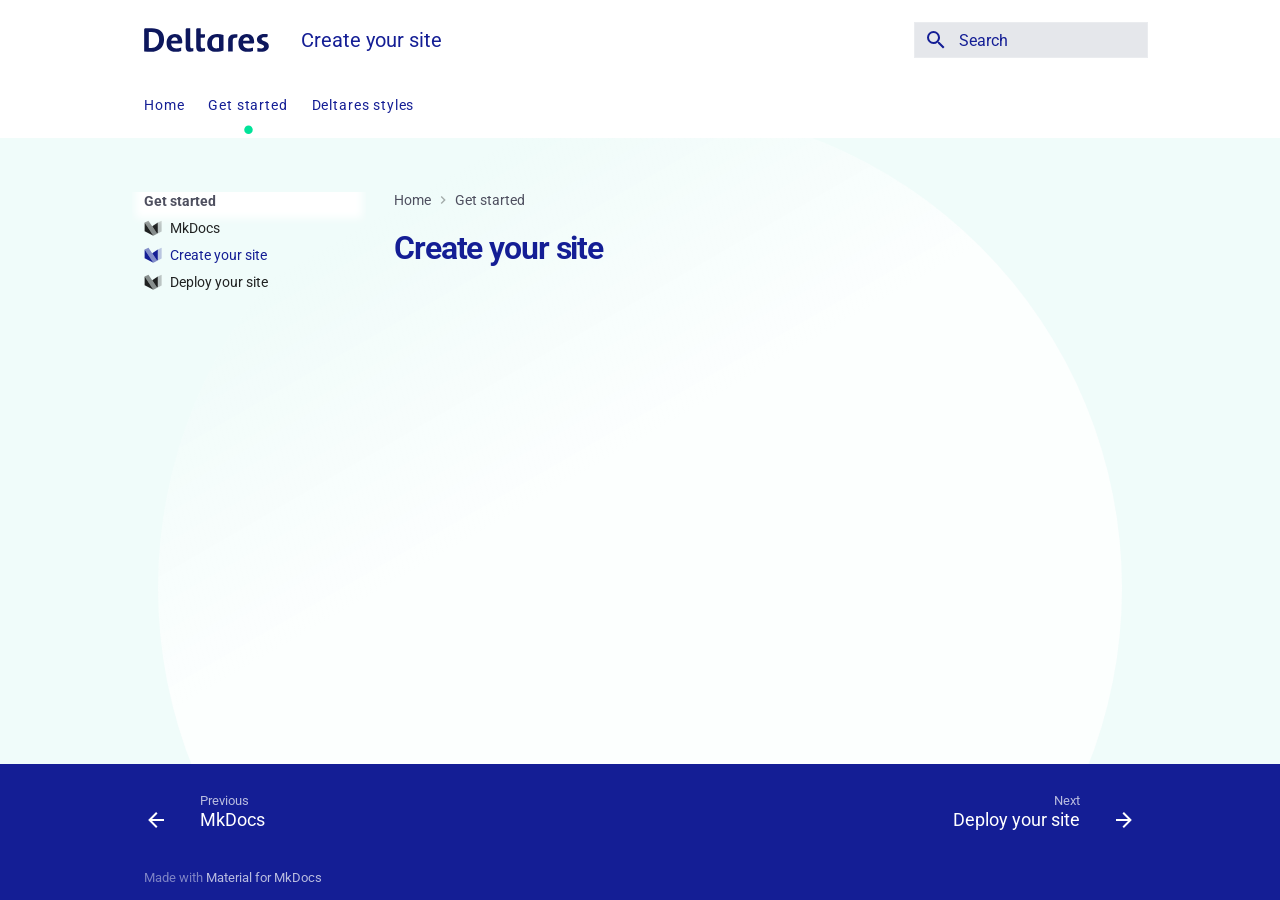
==== mkdocs/create_your_site/index.html @ 609918d0 "Deployed 61ffcd3 with MkDocs version: 1.6.1" ====
<!doctype html>
<html lang="en" class="no-js">
  <head>
    
      <meta charset="utf-8">
      <meta name="viewport" content="width=device-width,initial-scale=1">
      
      
      
        <link rel="canonical" href="https://deltares-research.github.io/mkdocs-deltares-theme/mkdocs/create_your_site/">
      
      
        <link rel="prev" href="../mkdocs/">
      
      
        <link rel="next" href="../deploy_your_site/">
      
      
        
      
      
      <link rel="icon" href="../../assets/favicon-16x16.png">
      <meta name="generator" content="mkdocs-1.6.1, mkdocs-material-9.7.7">
    
    

<title>MkDocs Deltares Theme</title>


    
      <link rel="stylesheet" href="../../assets/stylesheets/main.ec1eaa64.min.css">
      
        
        <link rel="stylesheet" href="../../assets/stylesheets/palette.ab4e12ef.min.css">
      
      


    
    
      
    
    
      
        
        
        <link rel="preconnect" href="https://fonts.gstatic.com" crossorigin>
        <link rel="stylesheet" href="https://fonts.googleapis.com/css?family=Roboto:300,300i,400,400i,700,700i%7CRoboto+Mono:400,400i,700,700i&display=fallback">
        <style>:root{--md-text-font:"Roboto";--md-code-font:"Roboto Mono"}</style>
      
    
    
    <script>__md_scope=new URL("../..",location),__md_hash=e=>[...e].reduce(((e,_)=>(e<<5)-e+_.charCodeAt(0)),0),__md_get=(e,_=localStorage,t=__md_scope)=>JSON.parse(_.getItem(t.pathname+"."+e)),__md_set=(e,_,t=localStorage,a=__md_scope)=>{try{t.setItem(a.pathname+"."+e,JSON.stringify(_))}catch(e){}}</script>
    
      

    
    
  <link rel="stylesheet" href="../../assets/stylesheets/deltares.css">

  </head>
  
  
    
    
      
    
    
    
    
    <body dir="ltr" data-md-color-scheme="default" data-md-color-primary="custom" data-md-color-accent="custom">
  
    
    <input class="md-toggle" data-md-toggle="drawer" type="checkbox" id="__drawer" autocomplete="off">
    <input class="md-toggle" data-md-toggle="search" type="checkbox" id="__search" autocomplete="off">
    <label class="md-overlay" for="__drawer"></label>
    <div data-md-component="skip">
      
        
        <a href="#create-your-site" class="md-skip">
          Skip to content
        </a>
      
    </div>
    <div data-md-component="announce">
      
    </div>
    
    
      <!--
  Copyright (c) 2016-2025 Martin Donath <martin.donath@squidfunk.com>

  Permission is hereby granted, free of charge, to any person obtaining a copy
  of this software and associated documentation files (the "Software"), to
  deal in the Software without restriction, including without limitation the
  rights to use, copy, modify, merge, publish, distribute, sublicense, and/or
  sell copies of the Software, and to permit persons to whom the Software is
  furnished to do so, subject to the following conditions:

  The above copyright notice and this permission notice shall be included in
  all copies or substantial portions of the Software.

  THE SOFTWARE IS PROVIDED "AS IS", WITHOUT WARRANTY OF ANY KIND, EXPRESS OR
  IMPLIED, INCLUDING BUT NOT LIMITED TO THE WARRANTIES OF MERCHANTABILITY,
  FITNESS FOR A PARTICULAR PURPOSE AND NON-INFRINGEMENT. IN NO EVENT SHALL THE
  AUTHORS OR COPYRIGHT HOLDERS BE LIABLE FOR ANY CLAIM, DAMAGES OR OTHER
  LIABILITY, WHETHER IN AN ACTION OF CONTRACT, TORT OR OTHERWISE, ARISING
  FROM, OUT OF OR IN CONNECTION WITH THE SOFTWARE OR THE USE OR OTHER DEALINGS
  IN THE SOFTWARE.
-->

<!-- Determine classes -->

<!--Deltares update: no shadow-->

<!-- Header -->
<header class="md-header" data-md-component="header">
  <nav
    class="md-header__inner md-grid"
    aria-label="Header"
  >

    <!-- Link to home -->
    <a
      href="../.."
      title="MkDocs Deltares Theme"
      class="md-header__button md-logo"
      aria-label="MkDocs Deltares Theme"
      data-md-component="logo"
    >
      
  <img src="../../assets/logo-of-deltares.svg" alt="logo">

    </a>

    <!-- Button to open drawer -->
    <label class="md-header__button md-icon" for="__drawer">
      
      <svg xmlns="http://www.w3.org/2000/svg" viewBox="0 0 24 24"><path d="M3 6h18v2H3zm0 5h18v2H3zm0 5h18v2H3z"/></svg>
    </label>

    <!-- Header title -->
    <div class="md-header__title" data-md-component="header-title">
      <div class="md-header__ellipsis">
        <div class="md-header__topic">
          <span class="md-ellipsis">
            MkDocs Deltares Theme
          </span>
        </div>
        <div class="md-header__topic" data-md-component="header-topic">
          <span class="md-ellipsis">
            
              Create your site
            
          </span>
        </div>
      </div>
    </div>

    <!-- Color palette toggle -->
    
      
        <form class="md-header__option" data-md-component="palette">
  
    
    
    
    <input class="md-option" data-md-color-media="" data-md-color-scheme="default" data-md-color-primary="custom" data-md-color-accent="custom"  aria-hidden="true"  type="radio" name="__palette" id="__palette_0">
    
  
</form>
      
    

    <!-- User preference: color palette -->
    
      <script>var palette=__md_get("__palette");if(palette&&palette.color){if("(prefers-color-scheme)"===palette.color.media){var media=matchMedia("(prefers-color-scheme: light)"),input=document.querySelector(media.matches?"[data-md-color-media='(prefers-color-scheme: light)']":"[data-md-color-media='(prefers-color-scheme: dark)']");palette.color.media=input.getAttribute("data-md-color-media"),palette.color.scheme=input.getAttribute("data-md-color-scheme"),palette.color.primary=input.getAttribute("data-md-color-primary"),palette.color.accent=input.getAttribute("data-md-color-accent")}for(var[key,value]of Object.entries(palette.color))document.body.setAttribute("data-md-color-"+key,value)}</script>
    

    <!-- Site language selector -->
    

    <!-- Button to open search modal -->
    
      

      <!-- Check if search is actually enabled - see https://t.ly/DT_0V -->
      
        <label class="md-header__button md-icon" for="__search">
          
          <svg xmlns="http://www.w3.org/2000/svg" viewBox="0 0 24 24"><path d="M9.5 3A6.5 6.5 0 0 1 16 9.5c0 1.61-.59 3.09-1.56 4.23l.27.27h.79l5 5-1.5 1.5-5-5v-.79l-.27-.27A6.52 6.52 0 0 1 9.5 16 6.5 6.5 0 0 1 3 9.5 6.5 6.5 0 0 1 9.5 3m0 2C7 5 5 7 5 9.5S7 14 9.5 14 14 12 14 9.5 12 5 9.5 5"/></svg>
        </label>

        <!-- Search interface -->
        <div class="md-search" data-md-component="search" role="dialog">
  <label class="md-search__overlay" for="__search"></label>
  <div class="md-search__inner" role="search">
    <form class="md-search__form" name="search">
      <input type="text" class="md-search__input" name="query" aria-label="Search" placeholder="Search" autocapitalize="off" autocorrect="off" autocomplete="off" spellcheck="false" data-md-component="search-query" required>
      <label class="md-search__icon md-icon" for="__search">
        
        <svg xmlns="http://www.w3.org/2000/svg" viewBox="0 0 24 24"><path d="M9.5 3A6.5 6.5 0 0 1 16 9.5c0 1.61-.59 3.09-1.56 4.23l.27.27h.79l5 5-1.5 1.5-5-5v-.79l-.27-.27A6.52 6.52 0 0 1 9.5 16 6.5 6.5 0 0 1 3 9.5 6.5 6.5 0 0 1 9.5 3m0 2C7 5 5 7 5 9.5S7 14 9.5 14 14 12 14 9.5 12 5 9.5 5"/></svg>
        
        <svg xmlns="http://www.w3.org/2000/svg" viewBox="0 0 24 24"><path d="M20 11v2H8l5.5 5.5-1.42 1.42L4.16 12l7.92-7.92L13.5 5.5 8 11z"/></svg>
      </label>
      <nav class="md-search__options" aria-label="Search">
        
        <button type="reset" class="md-search__icon md-icon" title="Clear" aria-label="Clear" tabindex="-1">
          
          <svg xmlns="http://www.w3.org/2000/svg" viewBox="0 0 24 24"><path d="M19 6.41 17.59 5 12 10.59 6.41 5 5 6.41 10.59 12 5 17.59 6.41 19 12 13.41 17.59 19 19 17.59 13.41 12z"/></svg>
        </button>
      </nav>
      
        <div class="md-search__suggest" data-md-component="search-suggest"></div>
      
    </form>
    <div class="md-search__output">
      <div class="md-search__scrollwrap" tabindex="0" data-md-scrollfix>
        <div class="md-search-result" data-md-component="search-result">
          <div class="md-search-result__meta">
            Initializing search
          </div>
          <ol class="md-search-result__list" role="presentation"></ol>
        </div>
      </div>
    </div>
  </div>
</div>
      
    

    <!-- Repository information -->
    
  </nav>

  <!-- Navigation tabs (sticky) -->
  
    
      
<nav class="md-tabs" aria-label="Tabs" data-md-component="tabs">
  <div class="md-grid">
    <ul class="md-tabs__list">
      
        
  
  
  
  
    <li class="md-tabs__item">
      <a href="../.." class="md-tabs__link">
        
  
  
    
  
  Home

      </a>
    </li>
  

      
        
  
  
  
    
  
  
    
    
      <li class="md-tabs__item md-tabs__item--active">
        <a href="../mkdocs/" class="md-tabs__link">
          
  
  
  Get started

        </a>
      </li>
    
  

      
        
  
  
  
  
    
    
      <li class="md-tabs__item">
        <a href="../../style_examples/buttons/" class="md-tabs__link">
          
  
  
  Deltares styles

        </a>
      </li>
    
  

      
    </ul>
  </div>
</nav>
    
  
</header>
    
    <div class="md-container" data-md-component="container">
      
      
        
      
      <main class="md-main" data-md-component="main">
        <div class="md-main__inner md-grid">
          
            
              
              <div class="md-sidebar md-sidebar--primary" data-md-component="sidebar" data-md-type="navigation" >
                <div class="md-sidebar__scrollwrap">
                  <div class="md-sidebar__inner">
                    


  


  

<nav class="md-nav md-nav--primary md-nav--lifted md-nav--integrated" aria-label="Navigation" data-md-level="0">
  <label class="md-nav__title" for="__drawer">
    <a href="../.." title="MkDocs Deltares Theme" class="md-nav__button md-logo" aria-label="MkDocs Deltares Theme" data-md-component="logo">
      
  <img src="../../assets/logo-of-deltares.svg" alt="logo">

    </a>
    MkDocs Deltares Theme
  </label>
  
  <ul class="md-nav__list" data-md-scrollfix>
    
      
      
  
  
  
  
    <li class="md-nav__item">
      <a href="../.." class="md-nav__link">
        
  
  
  <span class="md-ellipsis">
    
  
    Home
  

    
  </span>
  
  

      </a>
    </li>
  

    
      
      
  
  
    
  
  
  
    
    
    
    
      
        
        
      
      
    
    
    <li class="md-nav__item md-nav__item--active md-nav__item--section md-nav__item--nested">
      
        
        
        <input class="md-nav__toggle md-toggle " type="checkbox" id="__nav_2" checked>
        
          
          <label class="md-nav__link" for="__nav_2" id="__nav_2_label" tabindex="">
            
  
  
  <span class="md-ellipsis">
    
  
    Get started
  

    
  </span>
  
  

            <span class="md-nav__icon md-icon"></span>
          </label>
        
        <nav class="md-nav" data-md-level="1" aria-labelledby="__nav_2_label" aria-expanded="true">
          <label class="md-nav__title" for="__nav_2">
            <span class="md-nav__icon md-icon"></span>
            
  
    Get started
  

          </label>
          <ul class="md-nav__list" data-md-scrollfix>
            
              
                
  
  
  
  
    <li class="md-nav__item">
      <a href="../mkdocs/" class="md-nav__link">
        
  
  
    <svg xmlns="http://www.w3.org/2000/svg" viewBox="0 0 89 89">
  <path d="M3.136,17.387l0,42.932l42.932,21.467l-42.932,-64.399Z" />
  <path d="M21.91,8l42.933,64.398l-18.775,9.388l-42.932,-64.399l18.774,-9.387Z" style="fill-opacity: 0.5" />
  <path d="M67.535,17.387l-27.262,18.156l21.878,32.818l5.384,2.691l0,-53.665Z" />
  <path d="M67.535,17.387l0,53.666l18.774,-9.388l0,-53.665l-18.774,9.387Z" style="fill-opacity: 0.25" />
</svg>
  
  <span class="md-ellipsis">
    
  
    MkDocs
  

    
  </span>
  
  

      </a>
    </li>
  

              
            
              
                
  
  
    
  
  
  
    <li class="md-nav__item md-nav__item--active">
      
      <input class="md-nav__toggle md-toggle" type="checkbox" id="__toc">
      
      
        
      
      
      <a href="./" class="md-nav__link md-nav__link--active">
        
  
  
    <svg xmlns="http://www.w3.org/2000/svg" viewBox="0 0 89 89">
  <path d="M3.136,17.387l0,42.932l42.932,21.467l-42.932,-64.399Z" />
  <path d="M21.91,8l42.933,64.398l-18.775,9.388l-42.932,-64.399l18.774,-9.387Z" style="fill-opacity: 0.5" />
  <path d="M67.535,17.387l-27.262,18.156l21.878,32.818l5.384,2.691l0,-53.665Z" />
  <path d="M67.535,17.387l0,53.666l18.774,-9.388l0,-53.665l-18.774,9.387Z" style="fill-opacity: 0.25" />
</svg>
  
  <span class="md-ellipsis">
    
  
    Create your site
  

    
  </span>
  
  

      </a>
      
    </li>
  

              
            
              
                
  
  
  
  
    <li class="md-nav__item">
      <a href="../deploy_your_site/" class="md-nav__link">
        
  
  
    <svg xmlns="http://www.w3.org/2000/svg" viewBox="0 0 89 89">
  <path d="M3.136,17.387l0,42.932l42.932,21.467l-42.932,-64.399Z" />
  <path d="M21.91,8l42.933,64.398l-18.775,9.388l-42.932,-64.399l18.774,-9.387Z" style="fill-opacity: 0.5" />
  <path d="M67.535,17.387l-27.262,18.156l21.878,32.818l5.384,2.691l0,-53.665Z" />
  <path d="M67.535,17.387l0,53.666l18.774,-9.388l0,-53.665l-18.774,9.387Z" style="fill-opacity: 0.25" />
</svg>
  
  <span class="md-ellipsis">
    
  
    Deploy your site
  

    
  </span>
  
  

      </a>
    </li>
  

              
            
          </ul>
        </nav>
      
    </li>
  

    
      
      
  
  
  
  
    
    
    
    
      
      
    
    
    <li class="md-nav__item md-nav__item--nested">
      
        
        
          
        
        <input class="md-nav__toggle md-toggle md-toggle--indeterminate" type="checkbox" id="__nav_3" >
        
          
          <label class="md-nav__link" for="__nav_3" id="__nav_3_label" tabindex="0">
            
  
  
  <span class="md-ellipsis">
    
  
    Deltares styles
  

    
  </span>
  
  

            <span class="md-nav__icon md-icon"></span>
          </label>
        
        <nav class="md-nav" data-md-level="1" aria-labelledby="__nav_3_label" aria-expanded="false">
          <label class="md-nav__title" for="__nav_3">
            <span class="md-nav__icon md-icon"></span>
            
  
    Deltares styles
  

          </label>
          <ul class="md-nav__list" data-md-scrollfix>
            
              
                
  
  
  
  
    <li class="md-nav__item">
      <a href="../../style_examples/buttons/" class="md-nav__link">
        
  
  
    <svg xmlns="http://www.w3.org/2000/svg" viewBox="0 0 24 24"><path d="M20 20.5c0 .8-.7 1.5-1.5 1.5H13c-.4 0-.7-.1-1-.4l-4-4.2.7-.8c.2-.2.5-.3.8-.3h.2L12 18V9c0-.6.4-1 1-1s1 .4 1 1v4.5l1.2.1 3.9 2.2c.5.2.9.8.9 1.3zM20 2H4c-1.1 0-2 .9-2 2v8c0 1.1.9 2 2 2h4v-2H4V4h16v8h-2v2h2c1.1 0 2-.9 2-2V4c0-1.1-.9-2-2-2"/></svg>
  
  <span class="md-ellipsis">
    
  
    Buttons
  

    
  </span>
  
  

      </a>
    </li>
  

              
            
              
                
  
  
  
  
    <li class="md-nav__item">
      <a href="../../style_examples/headers/" class="md-nav__link">
        
  
  
    <svg xmlns="http://www.w3.org/2000/svg" viewBox="0 0 24 24"><path d="M3 4h2v6h4V4h2v14H9v-6H5v6H3zm11 14v-2h2V6.31l-2.5 1.44V5.44L16 4h2v12h2v2z"/></svg>
  
  <span class="md-ellipsis">
    
  
    Headers
  

    
  </span>
  
  

      </a>
    </li>
  

              
            
              
                
  
  
  
  
    <li class="md-nav__item">
      <a href="../../style_examples/lists/" class="md-nav__link">
        
  
  
    <svg xmlns="http://www.w3.org/2000/svg" viewBox="0 0 512 512"><!--! Font Awesome Free 7.1.0 by @fontawesome - https://fontawesome.com License - https://fontawesome.com/license/free (Icons: CC BY 4.0, Fonts: SIL OFL 1.1, Code: MIT License) Copyright 2025 Fonticons, Inc.--><path d="M40 48c-13.3 0-24 10.7-24 24v48c0 13.3 10.7 24 24 24h48c13.3 0 24-10.7 24-24V72c0-13.3-10.7-24-24-24zm152 16c-17.7 0-32 14.3-32 32s14.3 32 32 32h288c17.7 0 32-14.3 32-32s-14.3-32-32-32zm0 160c-17.7 0-32 14.3-32 32s14.3 32 32 32h288c17.7 0 32-14.3 32-32s-14.3-32-32-32zm0 160c-17.7 0-32 14.3-32 32s14.3 32 32 32h288c17.7 0 32-14.3 32-32s-14.3-32-32-32zM16 232v48c0 13.3 10.7 24 24 24h48c13.3 0 24-10.7 24-24v-48c0-13.3-10.7-24-24-24H40c-13.3 0-24 10.7-24 24m24 136c-13.3 0-24 10.7-24 24v48c0 13.3 10.7 24 24 24h48c13.3 0 24-10.7 24-24v-48c0-13.3-10.7-24-24-24z"/></svg>
  
  <span class="md-ellipsis">
    
  
    Lists
  

    
  </span>
  
  

      </a>
    </li>
  

              
            
              
                
  
  
  
  
    <li class="md-nav__item">
      <a href="../../style_examples/tables/" class="md-nav__link">
        
  
  
    <svg xmlns="http://www.w3.org/2000/svg" viewBox="0 0 24 24"><path d="M5 4h14a2 2 0 0 1 2 2v12a2 2 0 0 1-2 2H5a2 2 0 0 1-2-2V6a2 2 0 0 1 2-2m0 4v4h6V8zm8 0v4h6V8zm-8 6v4h6v-4zm8 0v4h6v-4z"/></svg>
  
  <span class="md-ellipsis">
    
  
    Tables
  

    
  </span>
  
  

      </a>
    </li>
  

              
            
          </ul>
        </nav>
      
    </li>
  

    
  </ul>
</nav>
                  </div>
                </div>
              </div>
            
            
          
          
            <div class="md-content" data-md-component="content">
              
                



  


  <nav class="md-path" aria-label="Navigation" >
    <ol class="md-path__list">
      
        
  
  
    <li class="md-path__item">
      <a href="../.." class="md-path__link">
        
  <span class="md-ellipsis">
    Home
  </span>

      </a>
    </li>
  

      
      
        
  
  
    
    
      <li class="md-path__item">
        <a href="../mkdocs/" class="md-path__link">
          
  <span class="md-ellipsis">
    Get started
  </span>

        </a>
      </li>
    
  

      
    </ol>
  </nav>

              
              <article class="md-content__inner md-typeset">
                
                  



<h1 id="create-your-site">Create your site</h1>







  
  






                
              </article>
            </div>
          
          
<script>var target=document.getElementById(location.hash.slice(1));target&&target.name&&(target.checked=target.name.startsWith("__tabbed_"))</script>
        </div>
        
          <button type="button" class="md-top md-icon" data-md-component="top" hidden>
  
  <svg xmlns="http://www.w3.org/2000/svg" viewBox="0 0 24 24"><path d="M13 20h-2V8l-5.5 5.5-1.42-1.42L12 4.16l7.92 7.92-1.42 1.42L13 8z"/></svg>
  Back to top
</button>
        
      </main>
      
        <footer class="md-footer">
  
    
      
      <nav class="md-footer__inner md-grid" aria-label="Footer" >
        
          
          <a href="../mkdocs/" class="md-footer__link md-footer__link--prev" aria-label="Previous: MkDocs">
            <div class="md-footer__button md-icon">
              
              <svg xmlns="http://www.w3.org/2000/svg" viewBox="0 0 24 24"><path d="M20 11v2H8l5.5 5.5-1.42 1.42L4.16 12l7.92-7.92L13.5 5.5 8 11z"/></svg>
            </div>
            <div class="md-footer__title">
              <span class="md-footer__direction">
                Previous
              </span>
              <div class="md-ellipsis">
                MkDocs
              </div>
            </div>
          </a>
        
        
          
          <a href="../deploy_your_site/" class="md-footer__link md-footer__link--next" aria-label="Next: Deploy your site">
            <div class="md-footer__title">
              <span class="md-footer__direction">
                Next
              </span>
              <div class="md-ellipsis">
                Deploy your site
              </div>
            </div>
            <div class="md-footer__button md-icon">
              
              <svg xmlns="http://www.w3.org/2000/svg" viewBox="0 0 24 24"><path d="M4 11v2h12l-5.5 5.5 1.42 1.42L19.84 12l-7.92-7.92L10.5 5.5 16 11z"/></svg>
            </div>
          </a>
        
      </nav>
    
  
  <div class="md-footer-meta md-typeset">
    <div class="md-footer-meta__inner md-grid">
      <div class="md-copyright">
  
  
    Made with
    <a href="https://squidfunk.github.io/mkdocs-material/" target="_blank" rel="noopener">
      Material for MkDocs
    </a>
  
</div>
      
    </div>
  </div>
</footer>
      
    </div>
    <div class="md-dialog" data-md-component="dialog">
      <div class="md-dialog__inner md-typeset"></div>
    </div>
    
    
    
      
      
      <script id="__config" type="application/json">{"annotate": null, "base": "../..", "features": ["navigation.tabs", "navigation.tabs.sticky", "navigation.expand", "navigation.path", "navigation.top", "navigation.footer", "search.suggest", "search.highlight", "content.code.copy", "toc.integrate", null], "search": "../../assets/javascripts/workers/search.2c215733.min.js", "tags": null, "translations": {"clipboard.copied": "Copied to clipboard", "clipboard.copy": "Copy to clipboard", "search.result.more.one": "1 more on this page", "search.result.more.other": "# more on this page", "search.result.none": "No matching documents", "search.result.one": "1 matching document", "search.result.other": "# matching documents", "search.result.placeholder": "Type to start searching", "search.result.term.missing": "Missing", "select.version": "Select version"}, "version": null}</script>
    
    
  
      <script src="../../assets/javascripts/bundle.d7400e89.min.js"></script>
      
    


  </body>
</html>
---- assets/stylesheets/main.ec1eaa64.min.css ----
@charset "UTF-8";html{-webkit-text-size-adjust:none;-moz-text-size-adjust:none;text-size-adjust:none;box-sizing:border-box}*,:after,:before{box-sizing:inherit}@media (prefers-reduced-motion){*,:after,:before{transition:none!important}}body{margin:0}a,button,input,label{-webkit-tap-highlight-color:transparent}a{color:inherit;text-decoration:none}hr{border:0;box-sizing:initial;display:block;height:.05rem;overflow:visible;padding:0}small{font-size:80%}sub,sup{line-height:1em}img{border-style:none}table{border-collapse:initial;border-spacing:0}td,th{font-weight:400;vertical-align:top}button{background:#0000;border:0;font-family:inherit;font-size:inherit;margin:0;padding:0}input{border:0;outline:none}:root{--md-primary-fg-color:#4051b5;--md-primary-fg-color--light:#5d6cc0;--md-primary-fg-color--dark:#303fa1;--md-primary-bg-color:#fff;--md-primary-bg-color--light:#ffffffb3;--md-accent-fg-color:#526cfe;--md-accent-fg-color--transparent:#526cfe1a;--md-accent-bg-color:#fff;--md-accent-bg-color--light:#ffffffb3}[data-md-color-scheme=default]{color-scheme:light}[data-md-color-scheme=default] img[src$="#gh-dark-mode-only"],[data-md-color-scheme=default] img[src$="#only-dark"]{display:none}:root,[data-md-color-scheme=default]{--md-hue:225deg;--md-default-fg-color:#000000de;--md-default-fg-color--light:#0000008a;--md-default-fg-color--lighter:#00000052;--md-default-fg-color--lightest:#00000012;--md-default-bg-color:#fff;--md-default-bg-color--light:#ffffffb3;--md-default-bg-color--lighter:#ffffff4d;--md-default-bg-color--lightest:#ffffff1f;--md-code-fg-color:#36464e;--md-code-bg-color:#f5f5f5;--md-code-bg-color--light:#f5f5f5b3;--md-code-bg-color--lighter:#f5f5f54d;--md-code-hl-color:#4287ff;--md-code-hl-color--light:#4287ff1a;--md-code-hl-number-color:#d52a2a;--md-code-hl-special-color:#db1457;--md-code-hl-function-color:#a846b9;--md-code-hl-constant-color:#6e59d9;--md-code-hl-keyword-color:#3f6ec6;--md-code-hl-string-color:#1c7d4d;--md-code-hl-name-color:var(--md-code-fg-color);--md-code-hl-operator-color:var(--md-default-fg-color--light);--md-code-hl-punctuation-color:var(--md-default-fg-color--light);--md-code-hl-comment-color:var(--md-default-fg-color--light);--md-code-hl-generic-color:var(--md-default-fg-color--light);--md-code-hl-variable-color:var(--md-default-fg-color--light);--md-typeset-color:var(--md-default-fg-color);--md-typeset-a-color:var(--md-primary-fg-color);--md-typeset-del-color:#f5503d26;--md-typeset-ins-color:#0bd57026;--md-typeset-kbd-color:#fafafa;--md-typeset-kbd-accent-color:#fff;--md-typeset-kbd-border-color:#b8b8b8;--md-typeset-mark-color:#ffff0080;--md-typeset-table-color:#0000001f;--md-typeset-table-color--light:rgba(0,0,0,.035);--md-admonition-fg-color:var(--md-default-fg-color);--md-admonition-bg-color:var(--md-default-bg-color);--md-warning-fg-color:#000000de;--md-warning-bg-color:#ff9;--md-footer-fg-color:#fff;--md-footer-fg-color--light:#ffffffb3;--md-footer-fg-color--lighter:#ffffff73;--md-footer-bg-color:#000000de;--md-footer-bg-color--dark:#00000052;--md-shadow-z1:0 0.2rem 0.5rem #0000000d,0 0 0.05rem #0000001a;--md-shadow-z2:0 0.2rem 0.5rem #0000001a,0 0 0.05rem #00000040;--md-shadow-z3:0 0.2rem 0.5rem #0003,0 0 0.05rem #00000059}.md-icon svg{fill:currentcolor;display:block;height:1.2rem;width:1.2rem}body{-webkit-font-smoothing:antialiased;-moz-osx-font-smoothing:grayscale;--md-text-font-family:var(--md-text-font,_),-apple-system,BlinkMacSystemFont,Helvetica,Arial,sans-serif;--md-code-font-family:var(--md-code-font,_),SFMono-Regular,Consolas,Menlo,monospace}aside,body,input{font-feature-settings:"kern","liga";color:var(--md-typeset-color);font-family:var(--md-text-font-family)}code,kbd,pre{font-feature-settings:"kern";font-family:var(--md-code-font-family)}:root{--md-typeset-table-sort-icon:url('data:image/svg+xml;charset=utf-8,<svg xmlns="http://www.w3.org/2000/svg" viewBox="0 0 24 24"><path d="m18 21-4-4h3V7h-3l4-4 4 4h-3v10h3M2 19v-2h10v2M2 13v-2h7v2M2 7V5h4v2z"/></svg>');--md-typeset-table-sort-icon--asc:url('data:image/svg+xml;charset=utf-8,<svg xmlns="http://www.w3.org/2000/svg" viewBox="0 0 24 24"><path d="M19 17h3l-4 4-4-4h3V3h2M2 17h10v2H2M6 5v2H2V5m0 6h7v2H2z"/></svg>');--md-typeset-table-sort-icon--desc:url('data:image/svg+xml;charset=utf-8,<svg xmlns="http://www.w3.org/2000/svg" viewBox="0 0 24 24"><path d="M19 7h3l-4-4-4 4h3v14h2M2 17h10v2H2M6 5v2H2V5m0 6h7v2H2z"/></svg>')}.md-typeset{-webkit-print-color-adjust:exact;color-adjust:exact;font-size:.8rem;line-height:1.6;overflow-wrap:break-word}@media print{.md-typeset{font-size:.68rem}}.md-typeset blockquote,.md-typeset dl,.md-typeset figure,.md-typeset ol,.md-typeset pre,.md-typeset ul{margin-bottom:1em;margin-top:1em}.md-typeset h1{color:var(--md-default-fg-color--light);font-size:2em;line-height:1.3;margin:0 0 1.25em}.md-typeset h1,.md-typeset h2{font-weight:300;letter-spacing:-.01em}.md-typeset h2{font-size:1.5625em;line-height:1.4;margin:1.6em 0 .64em}.md-typeset h3{font-size:1.25em;font-weight:400;letter-spacing:-.01em;line-height:1.5;margin:1.6em 0 .8em}.md-typeset h2+h3{margin-top:.8em}.md-typeset h4{font-weight:700;letter-spacing:-.01em;margin:1em 0}.md-typeset h5,.md-typeset h6{color:var(--md-default-fg-color--light);font-size:.8em;font-weight:700;letter-spacing:-.01em;margin:1.25em 0}.md-typeset h5{text-transform:uppercase}.md-typeset h5 code{text-transform:none}.md-typeset hr{border-bottom:.05rem solid var(--md-default-fg-color--lightest);display:flow-root;margin:1.5em 0}.md-typeset a{color:var(--md-typeset-a-color);word-break:break-word}.md-typeset a,.md-typeset a:before{transition:color 125ms}.md-typeset a:focus,.md-typeset a:hover{color:var(--md-accent-fg-color)}.md-typeset a:focus code,.md-typeset a:hover code{background-color:var(--md-accent-fg-color--transparent);color:var(--md-accent-fg-color)}.md-typeset a code{color:var(--md-typeset-a-color)}.md-typeset a.focus-visible{outline-color:var(--md-accent-fg-color);outline-offset:.2rem}.md-typeset code,.md-typeset kbd,.md-typeset pre{color:var(--md-code-fg-color);direction:ltr;font-variant-ligatures:none;transition:background-color 125ms}@media print{.md-typeset code,.md-typeset kbd,.md-typeset pre{white-space:pre-wrap}}.md-typeset code{background-color:var(--md-code-bg-color);border-radius:.1rem;-webkit-box-decoration-break:clone;box-decoration-break:clone;font-size:.85em;padding:0 .2941176471em;transition:color 125ms,background-color 125ms;word-break:break-word}.md-typeset code:not(.focus-visible){-webkit-tap-highlight-color:transparent;outline:none}.md-typeset pre{display:flow-root;line-height:1.4;position:relative}.md-typeset pre>code{-webkit-box-decoration-break:slice;box-decoration-break:slice;box-shadow:none;display:block;margin:0;outline-color:var(--md-accent-fg-color);overflow:auto;padding:.7720588235em 1.1764705882em;scrollbar-color:var(--md-default-fg-color--lighter) #0000;scrollbar-width:thin;touch-action:auto;word-break:normal}.md-typeset pre>code:hover{scrollbar-color:var(--md-accent-fg-color) #0000}.md-typeset pre>code::-webkit-scrollbar{height:.2rem;width:.2rem}.md-typeset pre>code::-webkit-scrollbar-thumb{background-color:var(--md-default-fg-color--lighter)}.md-typeset pre>code::-webkit-scrollbar-thumb:hover{background-color:var(--md-accent-fg-color)}.md-typeset kbd{background-color:var(--md-typeset-kbd-color);border-radius:.1rem;box-shadow:0 .1rem 0 .05rem var(--md-typeset-kbd-border-color),0 .1rem 0 var(--md-typeset-kbd-border-color),0 -.1rem .2rem var(--md-typeset-kbd-accent-color) inset;color:var(--md-default-fg-color);display:inline-block;font-size:.75em;padding:0 .6666666667em;vertical-align:text-top;word-break:break-word}.md-typeset mark{background-color:var(--md-typeset-mark-color);-webkit-box-decoration-break:clone;box-decoration-break:clone;color:inherit;word-break:break-word}.md-typeset abbr{cursor:help;text-decoration:none}.md-typeset [data-preview],.md-typeset abbr{border-bottom:.05rem dotted var(--md-default-fg-color--light)}.md-typeset small{opacity:.75}[dir=ltr] .md-typeset sub,[dir=ltr] .md-typeset sup{margin-left:.078125em}[dir=rtl] .md-typeset sub,[dir=rtl] .md-typeset sup{margin-right:.078125em}[dir=ltr] .md-typeset blockquote{padding-left:.6rem}[dir=rtl] .md-typeset blockquote{padding-right:.6rem}[dir=ltr] .md-typeset blockquote{border-left:.2rem solid var(--md-default-fg-color--lighter)}[dir=rtl] .md-typeset blockquote{border-right:.2rem solid var(--md-default-fg-color--lighter)}.md-typeset blockquote{color:var(--md-default-fg-color--light);margin-left:0;margin-right:0}.md-typeset ul{list-style-type:disc}.md-typeset ul[type]{list-style-type:revert-layer}[dir=ltr] .md-typeset ol,[dir=ltr] .md-typeset ul{margin-left:.625em}[dir=rtl] .md-typeset ol,[dir=rtl] .md-typeset ul{margin-right:.625em}.md-typeset ol,.md-typeset ul{padding:0}.md-typeset ol:not([hidden]),.md-typeset ul:not([hidden]){display:flow-root}.md-typeset ol ol,.md-typeset ul ol{list-style-type:lower-alpha}.md-typeset ol ol ol,.md-typeset ul ol ol{list-style-type:lower-roman}.md-typeset ol ol ol ol,.md-typeset ul ol ol ol{list-style-type:upper-alpha}.md-typeset ol ol ol ol ol,.md-typeset ul ol ol ol ol{list-style-type:upper-roman}.md-typeset ol[type],.md-typeset ul[type]{list-style-type:revert-layer}[dir=ltr] .md-typeset ol li,[dir=ltr] .md-typeset ul li{margin-left:1.25em}[dir=rtl] .md-typeset ol li,[dir=rtl] .md-typeset ul li{margin-right:1.25em}.md-typeset ol li,.md-typeset ul li{margin-bottom:.5em}.md-typeset ol li blockquote,.md-typeset ol li p,.md-typeset ul li blockquote,.md-typeset ul li p{margin:.5em 0}.md-typeset ol li:last-child,.md-typeset ul li:last-child{margin-bottom:0}[dir=ltr] .md-typeset ol li ol,[dir=ltr] .md-typeset ol li ul,[dir=ltr] .md-typeset ul li ol,[dir=ltr] .md-typeset ul li ul{margin-left:.625em}[dir=rtl] .md-typeset ol li ol,[dir=rtl] .md-typeset ol li ul,[dir=rtl] .md-typeset ul li ol,[dir=rtl] .md-typeset ul li ul{margin-right:.625em}.md-typeset ol li ol,.md-typeset ol li ul,.md-typeset ul li ol,.md-typeset ul li ul{margin-bottom:.5em;margin-top:.5em}[dir=ltr] .md-typeset dd{margin-left:1.875em}[dir=rtl] .md-typeset dd{margin-right:1.875em}.md-typeset dd{margin-bottom:1.5em;margin-top:1em}.md-typeset img,.md-typeset svg,.md-typeset video{height:auto;max-width:100%}.md-typeset img[align=left]{margin:1em 1em 1em 0}.md-typeset img[align=right]{margin:1em 0 1em 1em}.md-typeset img[align]:only-child{margin-top:0}.md-typeset figure{display:flow-root;margin:1em auto;max-width:100%;text-align:center;width:fit-content}.md-typeset figure img{display:block;margin:0 auto}.md-typeset figcaption{font-style:italic;margin:1em auto;max-width:24rem}.md-typeset iframe{max-width:100%}.md-typeset table:not([class]){background-color:var(--md-default-bg-color);border:.05rem solid var(--md-typeset-table-color);border-radius:.1rem;display:inline-block;font-size:.64rem;max-width:100%;overflow:auto;touch-action:auto}@media print{.md-typeset table:not([class]){display:table}}.md-typeset table:not([class])+*{margin-top:1.5em}.md-typeset table:not([class]) td>:first-child,.md-typeset table:not([class]) th>:first-child{margin-top:0}.md-typeset table:not([class]) td>:last-child,.md-typeset table:not([class]) th>:last-child{margin-bottom:0}.md-typeset table:not([class]) td:not([align]),.md-typeset table:not([class]) th:not([align]){text-align:left}[dir=rtl] .md-typeset table:not([class]) td:not([align]),[dir=rtl] .md-typeset table:not([class]) th:not([align]){text-align:right}.md-typeset table:not([class]) th{font-weight:700;min-width:5rem;padding:.9375em 1.25em;vertical-align:top}.md-typeset table:not([class]) td{border-top:.05rem solid var(--md-typeset-table-color);padding:.9375em 1.25em;vertical-align:top}.md-typeset table:not([class]) tbody tr{transition:background-color 125ms}.md-typeset table:not([class]) tbody tr:hover{background-color:var(--md-typeset-table-color--light);box-shadow:0 .05rem 0 var(--md-default-bg-color) inset}.md-typeset table:not([class]) a{word-break:normal}.md-typeset table th[role=columnheader]{cursor:pointer}[dir=ltr] .md-typeset table th[role=columnheader]:after{margin-left:.5em}[dir=rtl] .md-typeset table th[role=columnheader]:after{margin-right:.5em}.md-typeset table th[role=columnheader]:after{content:"";display:inline-block;height:1.2em;-webkit-mask-image:var(--md-typeset-table-sort-icon);mask-image:var(--md-typeset-table-sort-icon);-webkit-mask-repeat:no-repeat;mask-repeat:no-repeat;-webkit-mask-size:contain;mask-size:contain;transition:background-color 125ms;vertical-align:text-bottom;width:1.2em}.md-typeset table th[role=columnheader]:hover:after{background-color:var(--md-default-fg-color--lighter)}.md-typeset table th[role=columnheader][aria-sort=ascending]:after{background-color:var(--md-default-fg-color--light);-webkit-mask-image:var(--md-typeset-table-sort-icon--asc);mask-image:var(--md-typeset-table-sort-icon--asc)}.md-typeset table th[role=columnheader][aria-sort=descending]:after{background-color:var(--md-default-fg-color--light);-webkit-mask-image:var(--md-typeset-table-sort-icon--desc);mask-image:var(--md-typeset-table-sort-icon--desc)}.md-typeset__scrollwrap{margin:1em -.8rem;overflow-x:auto;touch-action:auto}.md-typeset__table{display:inline-block;margin-bottom:.5em;padding:0 .8rem}@media print{.md-typeset__table{display:block}}html .md-typeset__table table{display:table;margin:0;overflow:hidden;width:100%}@media screen and (max-width:44.984375em){.md-content__inner>pre{margin:1em -.8rem}.md-content__inner>pre code{border-radius:0}}.md-typeset .md-author{border-radius:100%;display:block;flex-shrink:0;height:1.6rem;overflow:hidden;position:relative;transition:color 125ms,transform 125ms;width:1.6rem}.md-typeset .md-author img{display:block}.md-typeset .md-author--more{background:var(--md-default-fg-color--lightest);color:var(--md-default-fg-color--lighter);font-size:.6rem;font-weight:700;line-height:1.6rem;text-align:center}.md-typeset .md-author--long{height:2.4rem;width:2.4rem}.md-typeset a.md-author{transform:scale(1)}.md-typeset a.md-author img{border-radius:100%;filter:grayscale(100%) opacity(75%);transition:filter 125ms}.md-typeset a.md-author:focus,.md-typeset a.md-author:hover{transform:scale(1.1);z-index:1}.md-typeset a.md-author:focus img,.md-typeset a.md-author:hover img{filter:grayscale(0)}.md-banner{background-color:var(--md-footer-bg-color);color:var(--md-footer-fg-color);overflow:auto}@media print{.md-banner{display:none}}.md-banner--warning{background-color:var(--md-warning-bg-color);color:var(--md-warning-fg-color)}.md-banner__inner{font-size:.7rem;margin:.6rem auto;padding:0 .8rem}[dir=ltr] .md-banner__button{float:right}[dir=rtl] .md-banner__button{float:left}.md-banner__button{color:inherit;cursor:pointer;transition:opacity .25s}.no-js .md-banner__button{display:none}.md-banner__button:hover{opacity:.7}html{font-size:125%;height:100%;overflow-x:hidden}@media screen and (min-width:100em){html{font-size:137.5%}}@media screen and (min-width:125em){html{font-size:150%}}body{background-color:var(--md-default-bg-color);display:flex;flex-direction:column;font-size:.5rem;min-height:100%;position:relative;width:100%}@media print{body{display:block}}@media screen and (max-width:59.984375em){body[data-md-scrolllock]{position:fixed}}.md-grid{margin-left:auto;margin-right:auto;max-width:61rem}.md-container{display:flex;flex-direction:column;flex-grow:1}@media print{.md-container{display:block}}.md-main{flex-grow:1}.md-main__inner{display:flex;height:100%;margin-top:1.5rem}.md-ellipsis{overflow:hidden;text-overflow:ellipsis}.md-toggle{display:none}.md-option{height:0;opacity:0;position:absolute;width:0}.md-option:checked+label:not([hidden]){display:block}.md-option.focus-visible+label{outline-color:var(--md-accent-fg-color);outline-style:auto}.md-skip{background-color:var(--md-default-fg-color);border-radius:.1rem;color:var(--md-default-bg-color);font-size:.64rem;margin:.5rem;opacity:0;outline-color:var(--md-accent-fg-color);padding:.3rem .5rem;position:fixed;transform:translateY(.4rem);z-index:-1}.md-skip:focus{opacity:1;transform:translateY(0);transition:transform .25s cubic-bezier(.4,0,.2,1),opacity 175ms 75ms;z-index:10}@page{margin:25mm}:root{--md-clipboard-icon:url('data:image/svg+xml;charset=utf-8,<svg xmlns="http://www.w3.org/2000/svg" viewBox="0 0 24 24"><path d="M19 21H8V7h11m0-2H8a2 2 0 0 0-2 2v14a2 2 0 0 0 2 2h11a2 2 0 0 0 2-2V7a2 2 0 0 0-2-2m-3-4H4a2 2 0 0 0-2 2v14h2V3h12z"/></svg>')}.md-clipboard{border-radius:.1rem;color:var(--md-default-fg-color--lightest);cursor:pointer;height:1.5em;outline-color:var(--md-accent-fg-color);outline-offset:.1rem;transition:color .25s;width:1.5em;z-index:1}@media print{.md-clipboard{display:none}}.md-clipboard:not(.focus-visible){-webkit-tap-highlight-color:transparent;outline:none}:hover>.md-clipboard{color:var(--md-default-fg-color--light)}.md-clipboard:focus,.md-clipboard:hover{color:var(--md-accent-fg-color)}.md-clipboard:after{background-color:currentcolor;content:"";display:block;height:1.125em;margin:0 auto;-webkit-mask-image:var(--md-clipboard-icon);mask-image:var(--md-clipboard-icon);-webkit-mask-position:center;mask-position:center;-webkit-mask-repeat:no-repeat;mask-repeat:no-repeat;-webkit-mask-size:contain;mask-size:contain;width:1.125em}.md-clipboard--inline{cursor:pointer}.md-clipboard--inline code{transition:color .25s,background-color .25s}.md-clipboard--inline:focus code,.md-clipboard--inline:hover code{background-color:var(--md-accent-fg-color--transparent);color:var(--md-accent-fg-color)}:root{--md-code-select-icon:url('data:image/svg+xml;charset=utf-8,<svg xmlns="http://www.w3.org/2000/svg" viewBox="0 0 24 24"><path d="M19 19h-4v2h4c1.1 0 2-.9 2-2v-4h-2m0-12h-4v2h4v4h2V5c0-1.1-.9-2-2-2M5 5h4V3H5c-1.1 0-2 .9-2 2v4h2m0 6H3v4c0 1.1.9 2 2 2h4v-2H5zm2-4h2v2H7zm4 0h2v2h-2zm4 0h2v2h-2zM7 7h2v2H7zm4 0h2v2h-2zm4 0h2v2h-2zm-8 8h2v2H7zm4 0h2v2h-2zm4 0h2v2h-2z"/></svg>');--md-code-copy-icon:url('data:image/svg+xml;charset=utf-8,<svg xmlns="http://www.w3.org/2000/svg" viewBox="0 0 24 24"><path d="M19 21H8V7h11m0-2H8a2 2 0 0 0-2 2v14a2 2 0 0 0 2 2h11a2 2 0 0 0 2-2V7a2 2 0 0 0-2-2m-3-4H4a2 2 0 0 0-2 2v14h2V3h12z"/></svg>')}.md-typeset .md-code__content{display:grid}.md-code__nav{background-color:var(--md-code-bg-color--lighter);border-radius:.1rem;display:flex;gap:.2rem;padding:.2rem;position:absolute;right:.25em;top:.25em;transition:background-color .25s;z-index:1}:hover>.md-code__nav{background-color:var(--md-code-bg-color--light)}.md-code__button{color:var(--md-default-fg-color--lightest);cursor:pointer;display:block;height:1.5em;outline-color:var(--md-accent-fg-color);outline-offset:.1rem;transition:color .25s;width:1.5em}:hover>*>.md-code__button{color:var(--md-default-fg-color--light)}.md-code__button.focus-visible,.md-code__button:hover{color:var(--md-accent-fg-color)}.md-code__button--active{color:var(--md-default-fg-color)!important}.md-code__button:after{background-color:currentcolor;content:"";display:block;height:1.125em;margin:0 auto;-webkit-mask-position:center;mask-position:center;-webkit-mask-repeat:no-repeat;mask-repeat:no-repeat;-webkit-mask-size:contain;mask-size:contain;width:1.125em}.md-code__button[data-md-type=select]:after{-webkit-mask-image:var(--md-code-select-icon);mask-image:var(--md-code-select-icon)}.md-code__button[data-md-type=copy]:after{-webkit-mask-image:var(--md-code-copy-icon);mask-image:var(--md-code-copy-icon)}@keyframes consent{0%{opacity:0;transform:translateY(100%)}to{opacity:1;transform:translateY(0)}}@keyframes overlay{0%{opacity:0}to{opacity:1}}.md-consent__overlay{animation:overlay .25s both;-webkit-backdrop-filter:blur(.1rem);backdrop-filter:blur(.1rem);background-color:#0000008a;height:100%;opacity:1;position:fixed;top:0;width:100%;z-index:5}.md-consent__inner{animation:consent .5s cubic-bezier(.1,.7,.1,1) both;background-color:var(--md-default-bg-color);border:0;border-radius:.1rem;bottom:0;box-shadow:0 0 .2rem #0000001a,0 .2rem .4rem #0003;max-height:100%;overflow:auto;padding:0;position:fixed;width:100%;z-index:5}.md-consent__form{padding:.8rem}.md-consent__settings{display:none;margin:1em 0}input:checked+.md-consent__settings{display:block}.md-consent__controls{margin-bottom:.8rem}.md-typeset .md-consent__controls .md-button{display:inline}@media screen and (max-width:44.984375em){.md-typeset .md-consent__controls .md-button{display:block;margin-top:.4rem;text-align:center;width:100%}}.md-consent label{cursor:pointer}.md-content{flex-grow:1;min-width:0}.md-content__inner{margin:0 .8rem 1.2rem;padding-top:.6rem}@media screen and (min-width:76.25em){[dir=ltr] .md-sidebar--primary:not([hidden])~.md-content>.md-content__inner{margin-left:1.2rem}[dir=ltr] .md-sidebar--secondary:not([hidden])~.md-content>.md-content__inner,[dir=rtl] .md-sidebar--primary:not([hidden])~.md-content>.md-content__inner{margin-right:1.2rem}[dir=rtl] .md-sidebar--secondary:not([hidden])~.md-content>.md-content__inner{margin-left:1.2rem}}.md-content__inner:before{content:"";display:block;height:.4rem}.md-content__inner>:last-child{margin-bottom:0}[dir=ltr] .md-content__button{float:right}[dir=rtl] .md-content__button{float:left}[dir=ltr] .md-content__button{margin-left:.4rem}[dir=rtl] .md-content__button{margin-right:.4rem}.md-content__button{margin:.4rem 0;padding:0}@media print{.md-content__button{display:none}}.md-typeset .md-content__button{color:var(--md-default-fg-color--lighter)}.md-content__button svg{display:inline;vertical-align:top}[dir=rtl] .md-content__button svg{transform:scaleX(-1)}[dir=ltr] .md-dialog{right:.8rem}[dir=rtl] .md-dialog{left:.8rem}.md-dialog{background-color:var(--md-default-fg-color);border-radius:.1rem;bottom:.8rem;box-shadow:var(--md-shadow-z3);min-width:11.1rem;opacity:0;padding:.4rem .6rem;pointer-events:none;position:fixed;transform:translateY(100%);transition:transform 0ms .4s,opacity .4s;z-index:4}@media print{.md-dialog{display:none}}.md-dialog--active{opacity:1;pointer-events:auto;transform:translateY(0);transition:transform .4s cubic-bezier(.075,.85,.175,1),opacity .4s}.md-dialog__inner{color:var(--md-default-bg-color);font-size:.7rem}.md-feedback{margin:2em 0 1em;text-align:center}.md-feedback fieldset{border:none;margin:0;padding:0}.md-feedback__title{font-weight:700;margin:1em auto}.md-feedback__inner{position:relative}.md-feedback__list{display:flex;flex-wrap:wrap;place-content:baseline center;position:relative}.md-feedback__list:hover .md-icon:not(:disabled){color:var(--md-default-fg-color--lighter)}:disabled .md-feedback__list{min-height:1.8rem}.md-feedback__icon{color:var(--md-default-fg-color--light);cursor:pointer;flex-shrink:0;margin:0 .1rem;transition:color 125ms}.md-feedback__icon:not(:disabled).md-icon:hover{color:var(--md-accent-fg-color)}.md-feedback__icon:disabled{color:var(--md-default-fg-color--lightest);pointer-events:none}.md-feedback__note{opacity:0;position:relative;transform:translateY(.4rem);transition:transform .4s cubic-bezier(.1,.7,.1,1),opacity .15s}.md-feedback__note>*{margin:0 auto;max-width:16rem}:disabled .md-feedback__note{opacity:1;transform:translateY(0)}@media print{.md-feedback{display:none}}.md-footer{background-color:var(--md-footer-bg-color);color:var(--md-footer-fg-color)}@media print{.md-footer{display:none}}.md-footer__inner{justify-content:space-between;overflow:auto;padding:.2rem}.md-footer__inner:not([hidden]){display:flex}.md-footer__link{align-items:end;display:flex;flex-grow:0.01;margin-bottom:.4rem;margin-top:1rem;max-width:100%;outline-color:var(--md-accent-fg-color);overflow:hidden;transition:opacity .25s}.md-footer__link:focus,.md-footer__link:hover{opacity:.7}[dir=rtl] .md-footer__link svg{transform:scaleX(-1)}@media screen and (max-width:44.984375em){.md-footer__link--prev{flex-shrink:0}.md-footer__link--prev .md-footer__title{display:none}}[dir=ltr] .md-footer__link--next{margin-left:auto}[dir=rtl] .md-footer__link--next{margin-right:auto}.md-footer__link--next{text-align:right}[dir=rtl] .md-footer__link--next{text-align:left}.md-footer__title{flex-grow:1;font-size:.9rem;margin-bottom:.7rem;max-width:calc(100% - 2.4rem);padding:0 1rem;white-space:nowrap}.md-footer__button{margin:.2rem;padding:.4rem}.md-footer__direction{font-size:.64rem;opacity:.7}.md-footer-meta{background-color:var(--md-footer-bg-color--dark)}.md-footer-meta__inner{display:flex;flex-wrap:wrap;justify-content:space-between;padding:.2rem}html .md-footer-meta.md-typeset a{color:var(--md-footer-fg-color--light)}html .md-footer-meta.md-typeset a:focus,html .md-footer-meta.md-typeset a:hover{color:var(--md-footer-fg-color)}.md-copyright{color:var(--md-footer-fg-color--lighter);font-size:.64rem;margin:auto .6rem;padding:.4rem 0;width:100%}@media screen and (min-width:45em){.md-copyright{width:auto}}.md-copyright__highlight{color:var(--md-footer-fg-color--light)}.md-social{display:inline-flex;gap:.2rem;margin:0 .4rem;padding:.2rem 0 .6rem}@media screen and (min-width:45em){.md-social{padding:.6rem 0}}.md-social__link{display:inline-block;height:1.6rem;text-align:center;width:1.6rem}.md-social__link:before{line-height:1.9}.md-social__link svg{fill:currentcolor;max-height:.8rem;vertical-align:-25%}.md-typeset .md-button{border:.1rem solid;border-radius:.1rem;color:var(--md-primary-fg-color);cursor:pointer;display:inline-block;font-weight:700;padding:.625em 2em;transition:color 125ms,background-color 125ms,border-color 125ms}.md-typeset .md-button--primary{background-color:var(--md-primary-fg-color);border-color:var(--md-primary-fg-color);color:var(--md-primary-bg-color)}.md-typeset .md-button:focus,.md-typeset .md-button:hover{background-color:var(--md-accent-fg-color);border-color:var(--md-accent-fg-color);color:var(--md-accent-bg-color)}[dir=ltr] .md-typeset .md-input{border-top-left-radius:.1rem}[dir=ltr] .md-typeset .md-input,[dir=rtl] .md-typeset .md-input{border-top-right-radius:.1rem}[dir=rtl] .md-typeset .md-input{border-top-left-radius:.1rem}.md-typeset .md-input{border-bottom:.1rem solid var(--md-default-fg-color--lighter);box-shadow:var(--md-shadow-z1);font-size:.8rem;height:1.8rem;padding:0 .6rem;transition:border .25s,box-shadow .25s}.md-typeset .md-input:focus,.md-typeset .md-input:hover{border-bottom-color:var(--md-accent-fg-color);box-shadow:var(--md-shadow-z2)}.md-typeset .md-input--stretch{width:100%}.md-header{background-color:var(--md-primary-fg-color);box-shadow:0 0 .2rem #0000,0 .2rem .4rem #0000;color:var(--md-primary-bg-color);display:block;left:0;position:sticky;right:0;top:0;z-index:4}@media print{.md-header{display:none}}.md-header[hidden]{transform:translateY(-100%);transition:transform .25s cubic-bezier(.8,0,.6,1),box-shadow .25s}.md-header--shadow{box-shadow:0 0 .2rem #0000001a,0 .2rem .4rem #0003;transition:transform .25s cubic-bezier(.1,.7,.1,1),box-shadow .25s}.md-header__inner{align-items:center;display:flex;padding:0 .2rem}.md-header__button{color:currentcolor;cursor:pointer;margin:.2rem;outline-color:var(--md-accent-fg-color);padding:.4rem;position:relative;transition:opacity .25s;vertical-align:middle;z-index:1}.md-header__button:hover{opacity:.7}.md-header__button:not([hidden]){display:inline-block}.md-header__button:not(.focus-visible){-webkit-tap-highlight-color:transparent;outline:none}.md-header__button.md-logo{margin:.2rem;padding:.4rem}@media screen and (max-width:76.234375em){.md-header__button.md-logo{display:none}}.md-header__button.md-logo img,.md-header__button.md-logo svg{fill:currentcolor;display:block;height:1.2rem;width:auto}@media screen and (min-width:60em){.md-header__button[for=__search]{display:none}}.no-js .md-header__button[for=__search]{display:none}[dir=rtl] .md-header__button[for=__search] svg{transform:scaleX(-1)}@media screen and (min-width:76.25em){.md-header__button[for=__drawer]{display:none}}.md-header__topic{display:flex;max-width:100%;position:absolute;transition:transform .4s cubic-bezier(.1,.7,.1,1),opacity .15s;white-space:nowrap}.md-header__topic+.md-header__topic{opacity:0;pointer-events:none;transform:translateX(1.25rem);transition:transform .4s cubic-bezier(1,.7,.1,.1),opacity .15s;z-index:-1}[dir=rtl] .md-header__topic+.md-header__topic{transform:translateX(-1.25rem)}.md-header__topic:first-child{font-weight:700}[dir=ltr] .md-header__title{margin-left:1rem;margin-right:.4rem}[dir=rtl] .md-header__title{margin-left:.4rem;margin-right:1rem}.md-header__title{flex-grow:1;font-size:.9rem;height:2.4rem;line-height:2.4rem}.md-header__title--active .md-header__topic{opacity:0;pointer-events:none;transform:translateX(-1.25rem);transition:transform .4s cubic-bezier(1,.7,.1,.1),opacity .15s;z-index:-1}[dir=rtl] .md-header__title--active .md-header__topic{transform:translateX(1.25rem)}.md-header__title--active .md-header__topic+.md-header__topic{opacity:1;pointer-events:auto;transform:translateX(0);transition:transform .4s cubic-bezier(.1,.7,.1,1),opacity .15s;z-index:0}.md-header__title>.md-header__ellipsis{height:100%;position:relative;width:100%}.md-header__option{display:flex;flex-shrink:0;max-width:100%;transition:max-width 0ms .25s,opacity .25s .25s;white-space:nowrap}[data-md-toggle=search]:checked~.md-header .md-header__option{max-width:0;opacity:0;transition:max-width 0ms,opacity 0ms}.md-header__option>input{bottom:0}.md-header__source{display:none}@media screen and (min-width:60em){[dir=ltr] .md-header__source{margin-left:1rem}[dir=rtl] .md-header__source{margin-right:1rem}.md-header__source{display:block;max-width:11.7rem;width:11.7rem}}@media screen and (min-width:76.25em){[dir=ltr] .md-header__source{margin-left:1.4rem}[dir=rtl] .md-header__source{margin-right:1.4rem}}.md-meta{color:var(--md-default-fg-color--light);font-size:.7rem;line-height:1.3}.md-meta__list{display:inline-flex;flex-wrap:wrap;list-style:none;margin:0;padding:0}.md-meta__item:not(:last-child):after{content:"·";margin-left:.2rem;margin-right:.2rem}.md-meta__link{color:var(--md-typeset-a-color)}.md-meta__link:focus,.md-meta__link:hover{color:var(--md-accent-fg-color)}.md-draft{background-color:#ff1744;border-radius:.125em;color:#fff;display:inline-block;font-weight:700;padding-left:.5714285714em;padding-right:.5714285714em}:root{--md-nav-icon--prev:url('data:image/svg+xml;charset=utf-8,<svg xmlns="http://www.w3.org/2000/svg" viewBox="0 0 24 24"><path d="M20 11v2H8l5.5 5.5-1.42 1.42L4.16 12l7.92-7.92L13.5 5.5 8 11z"/></svg>');--md-nav-icon--next:url('data:image/svg+xml;charset=utf-8,<svg xmlns="http://www.w3.org/2000/svg" viewBox="0 0 24 24"><path d="M8.59 16.58 13.17 12 8.59 7.41 10 6l6 6-6 6z"/></svg>');--md-toc-icon:url('data:image/svg+xml;charset=utf-8,<svg xmlns="http://www.w3.org/2000/svg" viewBox="0 0 24 24"><path d="M3 9h14V7H3zm0 4h14v-2H3zm0 4h14v-2H3zm16 0h2v-2h-2zm0-10v2h2V7zm0 6h2v-2h-2z"/></svg>')}.md-nav{font-size:.7rem;line-height:1.3}.md-nav__title{color:var(--md-default-fg-color--light);display:block;font-weight:700;overflow:hidden;padding:0 .6rem;text-overflow:ellipsis}.md-nav__title .md-nav__button{display:none}.md-nav__title .md-nav__button img{height:100%;width:auto}.md-nav__title .md-nav__button.md-logo img,.md-nav__title .md-nav__button.md-logo svg{fill:currentcolor;display:block;height:2.4rem;max-width:100%;object-fit:contain;width:auto}.md-nav__list{list-style:none;margin:0;padding:0}.md-nav__link{align-items:flex-start;display:flex;gap:.4rem;margin-top:.625em;scroll-snap-align:start;transition:color 125ms}.md-nav__link--passed,.md-nav__link--passed code{color:var(--md-default-fg-color--light)}.md-nav__item .md-nav__link--active,.md-nav__item .md-nav__link--active code{color:var(--md-typeset-a-color)}.md-nav__link .md-ellipsis{position:relative}.md-nav__link .md-ellipsis code{word-break:normal}[dir=ltr] .md-nav__link .md-icon:last-child{margin-left:auto}[dir=rtl] .md-nav__link .md-icon:last-child{margin-right:auto}.md-nav__link .md-typeset{font-size:.7rem;line-height:1.3}.md-nav__link svg{fill:currentcolor;flex-shrink:0;height:1.3em;position:relative}.md-nav__link[for]:focus,.md-nav__link[for]:hover,.md-nav__link[href]:focus,.md-nav__link[href]:hover{color:var(--md-accent-fg-color);cursor:pointer}.md-nav__link[for]:focus code,.md-nav__link[for]:hover code,.md-nav__link[href]:focus code,.md-nav__link[href]:hover code{background-color:var(--md-accent-fg-color--transparent);color:var(--md-accent-fg-color)}.md-nav__link.focus-visible{outline-color:var(--md-accent-fg-color);outline-offset:.2rem}.md-nav--primary .md-nav__link[for=__toc]{display:none}.md-nav--primary .md-nav__link[for=__toc] .md-icon:after{background-color:currentcolor;display:block;height:100%;-webkit-mask-image:var(--md-toc-icon);mask-image:var(--md-toc-icon);width:100%}.md-nav--primary .md-nav__link[for=__toc]~.md-nav{display:none}.md-nav__container>.md-nav__link{margin-top:0}.md-nav__container>.md-nav__link:first-child{flex-grow:1;min-width:0}.md-nav__icon{flex-shrink:0}.md-nav__source{display:none}@media screen and (max-width:76.234375em){.md-nav--primary,.md-nav--primary .md-nav{background-color:var(--md-default-bg-color);display:flex;flex-direction:column;height:100%;left:0;position:absolute;right:0;top:0;z-index:1}.md-nav--primary .md-nav__item,.md-nav--primary .md-nav__title{font-size:.8rem;line-height:1.5}.md-nav--primary .md-nav__title{background-color:var(--md-default-fg-color--lightest);color:var(--md-default-fg-color--light);cursor:pointer;height:5.6rem;line-height:2.4rem;padding:3rem .8rem .2rem;position:relative;white-space:nowrap}[dir=ltr] .md-nav--primary .md-nav__title .md-nav__icon{left:.4rem}[dir=rtl] .md-nav--primary .md-nav__title .md-nav__icon{right:.4rem}.md-nav--primary .md-nav__title .md-nav__icon{display:block;height:1.2rem;margin:.2rem;position:absolute;top:.4rem;width:1.2rem}.md-nav--primary .md-nav__title .md-nav__icon:after{background-color:currentcolor;content:"";display:block;height:100%;-webkit-mask-image:var(--md-nav-icon--prev);mask-image:var(--md-nav-icon--prev);-webkit-mask-position:center;mask-position:center;-webkit-mask-repeat:no-repeat;mask-repeat:no-repeat;-webkit-mask-size:contain;mask-size:contain;width:100%}.md-nav--primary .md-nav__title~.md-nav__list{background-color:var(--md-default-bg-color);box-shadow:0 .05rem 0 var(--md-default-fg-color--lightest) inset;overflow-y:auto;scroll-snap-type:y mandatory;touch-action:pan-y}.md-nav--primary .md-nav__title~.md-nav__list>:first-child{border-top:0}.md-nav--primary .md-nav__title[for=__drawer]{background-color:var(--md-primary-fg-color);color:var(--md-primary-bg-color);font-weight:700}.md-nav--primary .md-nav__title .md-logo{display:block;left:.2rem;margin:.2rem;padding:.4rem;position:absolute;right:.2rem;top:.2rem}.md-nav--primary .md-nav__list{flex:1}.md-nav--primary .md-nav__item{border-top:.05rem solid var(--md-default-fg-color--lightest)}.md-nav--primary .md-nav__item--active>.md-nav__link{color:var(--md-typeset-a-color)}.md-nav--primary .md-nav__item--active>.md-nav__link:focus,.md-nav--primary .md-nav__item--active>.md-nav__link:hover{color:var(--md-accent-fg-color)}.md-nav--primary .md-nav__link{margin-top:0;padding:.6rem .8rem}.md-nav--primary .md-nav__link svg{margin-top:.1em}.md-nav--primary .md-nav__link>.md-nav__link{padding:0}[dir=ltr] .md-nav--primary .md-nav__link .md-nav__icon{margin-right:-.2rem}[dir=rtl] .md-nav--primary .md-nav__link .md-nav__icon{margin-left:-.2rem}.md-nav--primary .md-nav__link .md-nav__icon{font-size:1.2rem;height:1.2rem;width:1.2rem}.md-nav--primary .md-nav__link .md-nav__icon:after{background-color:currentcolor;content:"";display:block;height:100%;-webkit-mask-image:var(--md-nav-icon--next);mask-image:var(--md-nav-icon--next);-webkit-mask-position:center;mask-position:center;-webkit-mask-repeat:no-repeat;mask-repeat:no-repeat;-webkit-mask-size:contain;mask-size:contain;width:100%}[dir=rtl] .md-nav--primary .md-nav__icon:after{transform:scale(-1)}.md-nav--primary .md-nav--secondary .md-nav{background-color:initial;position:static}[dir=ltr] .md-nav--primary .md-nav--secondary .md-nav .md-nav__link{padding-left:1.4rem}[dir=rtl] .md-nav--primary .md-nav--secondary .md-nav .md-nav__link{padding-right:1.4rem}[dir=ltr] .md-nav--primary .md-nav--secondary .md-nav .md-nav .md-nav__link{padding-left:2rem}[dir=rtl] .md-nav--primary .md-nav--secondary .md-nav .md-nav .md-nav__link{padding-right:2rem}[dir=ltr] .md-nav--primary .md-nav--secondary .md-nav .md-nav .md-nav .md-nav__link{padding-left:2.6rem}[dir=rtl] .md-nav--primary .md-nav--secondary .md-nav .md-nav .md-nav .md-nav__link{padding-right:2.6rem}[dir=ltr] .md-nav--primary .md-nav--secondary .md-nav .md-nav .md-nav .md-nav .md-nav__link{padding-left:3.2rem}[dir=rtl] .md-nav--primary .md-nav--secondary .md-nav .md-nav .md-nav .md-nav .md-nav__link{padding-right:3.2rem}.md-nav--secondary{background-color:initial}.md-nav__toggle~.md-nav{display:flex;opacity:0;transform:translateX(100%);transition:transform .25s cubic-bezier(.8,0,.6,1),opacity 125ms 50ms}[dir=rtl] .md-nav__toggle~.md-nav{transform:translateX(-100%)}.md-nav__toggle:checked~.md-nav{opacity:1;transform:translateX(0);transition:transform .25s cubic-bezier(.4,0,.2,1),opacity 125ms 125ms}.md-nav__toggle:checked~.md-nav>.md-nav__list{backface-visibility:hidden}}@media screen and (max-width:59.984375em){.md-nav--primary .md-nav__link[for=__toc]{display:flex}.md-nav--primary .md-nav__link[for=__toc] .md-icon:after{content:""}.md-nav--primary .md-nav__link[for=__toc]+.md-nav__link{display:none}.md-nav--primary .md-nav__link[for=__toc]~.md-nav{display:flex}.md-nav__source{background-color:var(--md-primary-fg-color--dark);color:var(--md-primary-bg-color);display:block;padding:0 .2rem}}@media screen and (min-width:60em) and (max-width:76.234375em){.md-nav--integrated .md-nav__link[for=__toc]{display:flex}.md-nav--integrated .md-nav__link[for=__toc] .md-icon:after{content:""}.md-nav--integrated .md-nav__link[for=__toc]+.md-nav__link{display:none}.md-nav--integrated .md-nav__link[for=__toc]~.md-nav{display:flex}}@media screen and (min-width:60em){.md-nav{margin-bottom:-.4rem}.md-nav--secondary .md-nav__title{background:var(--md-default-bg-color);box-shadow:0 0 .4rem .4rem var(--md-default-bg-color);position:sticky;top:0;z-index:1}.md-nav--secondary .md-nav__title[for=__toc]{scroll-snap-align:start}.md-nav--secondary .md-nav__title .md-nav__icon{display:none}[dir=ltr] .md-nav--secondary .md-nav__list{padding-left:.6rem}[dir=rtl] .md-nav--secondary .md-nav__list{padding-right:.6rem}.md-nav--secondary .md-nav__list{padding-bottom:.4rem}[dir=ltr] .md-nav--secondary .md-nav__item>.md-nav__link{margin-right:.4rem}[dir=rtl] .md-nav--secondary .md-nav__item>.md-nav__link{margin-left:.4rem}}@media screen and (min-width:76.25em){.md-nav{margin-bottom:-.4rem;transition:max-height .25s cubic-bezier(.86,0,.07,1)}.md-nav--primary .md-nav__title{background:var(--md-default-bg-color);box-shadow:0 0 .4rem .4rem var(--md-default-bg-color);position:sticky;top:0;z-index:1}.md-nav--primary .md-nav__title[for=__drawer]{scroll-snap-align:start}.md-nav--primary .md-nav__title .md-nav__icon{display:none}[dir=ltr] .md-nav--primary .md-nav__list{padding-left:.6rem}[dir=rtl] .md-nav--primary .md-nav__list{padding-right:.6rem}.md-nav--primary .md-nav__list{padding-bottom:.4rem}[dir=ltr] .md-nav--primary .md-nav__item>.md-nav__link{margin-right:.4rem}[dir=rtl] .md-nav--primary .md-nav__item>.md-nav__link{margin-left:.4rem}.md-nav__toggle~.md-nav{display:grid;grid-template-rows:minmax(.4rem,0fr);opacity:0;transition:grid-template-rows .25s cubic-bezier(.86,0,.07,1),opacity .25s,visibility 0ms .25s;visibility:collapse}.md-nav__toggle~.md-nav>.md-nav__list{overflow:hidden}.md-nav__toggle.md-toggle--indeterminate~.md-nav,.md-nav__toggle:checked~.md-nav{grid-template-rows:minmax(.4rem,1fr);opacity:1;transition:grid-template-rows .25s cubic-bezier(.86,0,.07,1),opacity .15s .1s,visibility 0ms;visibility:visible}.md-nav__toggle.md-toggle--indeterminate~.md-nav{transition:none}.md-nav__item--nested>.md-nav>.md-nav__title{display:none}.md-nav__item--section{display:block;margin:1.25em 0}.md-nav__item--section:last-child{margin-bottom:0}.md-nav__item--section>.md-nav__link{font-weight:700}.md-nav__item--section>.md-nav__link[for]{color:var(--md-default-fg-color--light)}.md-nav__item--section>.md-nav__link:not(.md-nav__container){pointer-events:none}.md-nav__item--section>.md-nav__link .md-icon,.md-nav__item--section>.md-nav__link>[for]{display:none}[dir=ltr] .md-nav__item--section>.md-nav{margin-left:-.6rem}[dir=rtl] .md-nav__item--section>.md-nav{margin-right:-.6rem}.md-nav__item--section>.md-nav{display:block;opacity:1;visibility:visible}.md-nav__item--section>.md-nav>.md-nav__list>.md-nav__item{padding:0}.md-nav__icon{border-radius:100%;height:.9rem;transition:background-color .25s;width:.9rem}.md-nav__icon:hover{background-color:var(--md-accent-fg-color--transparent)}.md-nav__icon:after{background-color:currentcolor;border-radius:100%;content:"";display:inline-block;height:100%;-webkit-mask-image:var(--md-nav-icon--next);mask-image:var(--md-nav-icon--next);-webkit-mask-position:center;mask-position:center;-webkit-mask-repeat:no-repeat;mask-repeat:no-repeat;-webkit-mask-size:contain;mask-size:contain;transition:transform .25s;vertical-align:-.1rem;width:100%}[dir=rtl] .md-nav__icon:after{transform:rotate(180deg)}.md-nav__item--nested .md-nav__toggle:checked~.md-nav__link .md-nav__icon:after,.md-nav__item--nested .md-toggle--indeterminate~.md-nav__link .md-nav__icon:after{transform:rotate(90deg)}.md-nav--lifted>.md-nav__list>.md-nav__item,.md-nav--lifted>.md-nav__title{display:none}.md-nav--lifted>.md-nav__list>.md-nav__item--active{display:block}.md-nav--lifted>.md-nav__list>.md-nav__item--active>.md-nav__link{background:var(--md-default-bg-color);box-shadow:0 0 .4rem .4rem var(--md-default-bg-color);margin-top:0;position:sticky;top:0;z-index:1}.md-nav--lifted>.md-nav__list>.md-nav__item--active>.md-nav__link:not(.md-nav__container){pointer-events:none}.md-nav--lifted>.md-nav__list>.md-nav__item--active.md-nav__item--section{margin:0}[dir=ltr] .md-nav--lifted>.md-nav__list>.md-nav__item>.md-nav:not(.md-nav--secondary){margin-left:-.6rem}[dir=rtl] .md-nav--lifted>.md-nav__list>.md-nav__item>.md-nav:not(.md-nav--secondary){margin-right:-.6rem}.md-nav--lifted>.md-nav__list>.md-nav__item>[for]{color:var(--md-default-fg-color--light)}.md-nav--lifted .md-nav[data-md-level="1"]{grid-template-rows:minmax(.4rem,1fr);opacity:1;visibility:visible}[dir=ltr] .md-nav--integrated>.md-nav__list>.md-nav__item--active .md-nav--secondary{border-left:.05rem solid var(--md-primary-fg-color)}[dir=rtl] .md-nav--integrated>.md-nav__list>.md-nav__item--active .md-nav--secondary{border-right:.05rem solid var(--md-primary-fg-color)}.md-nav--integrated>.md-nav__list>.md-nav__item--active .md-nav--secondary{display:block;margin-bottom:1.25em;opacity:1;visibility:visible}.md-nav--integrated>.md-nav__list>.md-nav__item--active .md-nav--secondary>.md-nav__list{overflow:visible;padding-bottom:0}.md-nav--integrated>.md-nav__list>.md-nav__item--active .md-nav--secondary>.md-nav__title{display:none}}.md-pagination{font-size:.8rem;font-weight:700;gap:.4rem}.md-pagination,.md-pagination>*{align-items:center;display:flex;justify-content:center}.md-pagination>*{border-radius:.2rem;height:1.8rem;min-width:1.8rem;text-align:center}.md-pagination__current{background-color:var(--md-default-fg-color--lightest);color:var(--md-default-fg-color--light)}.md-pagination__link{transition:color 125ms,background-color 125ms}.md-pagination__link:focus,.md-pagination__link:hover{background-color:var(--md-accent-fg-color--transparent);color:var(--md-accent-fg-color)}.md-pagination__link:focus svg,.md-pagination__link:hover svg{color:var(--md-accent-fg-color)}.md-pagination__link.focus-visible{outline-color:var(--md-accent-fg-color);outline-offset:.2rem}.md-pagination__link svg{fill:currentcolor;color:var(--md-default-fg-color--lighter);display:block;max-height:100%;width:1.2rem}:root{--md-path-icon:url('data:image/svg+xml;charset=utf-8,<svg xmlns="http://www.w3.org/2000/svg" viewBox="0 0 24 24"><path d="M8.59 16.58 13.17 12 8.59 7.41 10 6l6 6-6 6z"/></svg>')}.md-path{font-size:.7rem;margin:0 .8rem;overflow:auto;padding-top:1.2rem}.md-path:not([hidden]){display:block}@media screen and (min-width:76.25em){.md-path{margin:0 1.2rem}}.md-path__list{align-items:center;display:flex;gap:.2rem;list-style:none;margin:0;padding:0}.md-path__item:not(:first-child){display:inline-flex;gap:.2rem;white-space:nowrap}.md-path__item:not(:first-child):before{background-color:var(--md-default-fg-color--lighter);content:"";display:inline;height:.8rem;-webkit-mask-image:var(--md-path-icon);mask-image:var(--md-path-icon);width:.8rem}.md-path__link{align-items:center;color:var(--md-default-fg-color--light);display:flex}.md-path__link:focus,.md-path__link:hover{color:var(--md-accent-fg-color)}:root{--md-post-pin-icon:url('data:image/svg+xml;charset=utf-8,<svg xmlns="http://www.w3.org/2000/svg" viewBox="0 0 24 24"><path d="M16 12V4h1V2H7v2h1v8l-2 2v2h5.2v6h1.6v-6H18v-2z"/></svg>')}.md-post__back{border-bottom:.05rem solid var(--md-default-fg-color--lightest);margin-bottom:1.2rem;padding-bottom:1.2rem}@media screen and (max-width:76.234375em){.md-post__back{display:none}}[dir=rtl] .md-post__back svg{transform:scaleX(-1)}.md-post__authors{display:flex;flex-direction:column;gap:.6rem;margin:0 .6rem 1.2rem}.md-post .md-post__meta a{transition:color 125ms}.md-post .md-post__meta a:focus,.md-post .md-post__meta a:hover{color:var(--md-accent-fg-color)}.md-post__title{color:var(--md-default-fg-color--light);font-weight:700}.md-post--excerpt{margin-bottom:3.2rem}.md-post--excerpt .md-post__header{align-items:center;display:flex;gap:.6rem;min-height:1.6rem}.md-post--excerpt .md-post__authors{align-items:center;display:inline-flex;flex-direction:row;gap:.2rem;margin:0;min-height:2.4rem}[dir=ltr] .md-post--excerpt .md-post__meta .md-meta__list{margin-right:.4rem}[dir=rtl] .md-post--excerpt .md-post__meta .md-meta__list{margin-left:.4rem}.md-post--excerpt .md-post__content>:first-child{--md-scroll-margin:6rem;margin-top:0}.md-post>.md-nav--secondary{margin:1em 0}.md-pin{background:var(--md-default-fg-color--lightest);border-radius:1rem;margin-top:-.05rem;padding:.2rem}.md-pin:after{background-color:currentcolor;content:"";display:block;height:.6rem;margin:0 auto;-webkit-mask-image:var(--md-post-pin-icon);mask-image:var(--md-post-pin-icon);-webkit-mask-position:center;mask-position:center;-webkit-mask-repeat:no-repeat;mask-repeat:no-repeat;-webkit-mask-size:contain;mask-size:contain;width:.6rem}.md-profile{align-items:center;display:flex;font-size:.7rem;gap:.6rem;line-height:1.4;width:100%}.md-profile__description{flex-grow:1}.md-content--post{display:flex}@media screen and (max-width:76.234375em){.md-content--post{flex-flow:column-reverse}}.md-content--post>.md-content__inner{flex-grow:1;min-width:0}@media screen and (min-width:76.25em){[dir=ltr] .md-content--post>.md-content__inner{margin-left:1.2rem}[dir=rtl] .md-content--post>.md-content__inner{margin-right:1.2rem}}@media screen and (max-width:76.234375em){.md-sidebar.md-sidebar--post{padding:0;position:static;width:100%}.md-sidebar.md-sidebar--post .md-sidebar__scrollwrap{overflow:visible}.md-sidebar.md-sidebar--post .md-sidebar__inner{padding:0}.md-sidebar.md-sidebar--post .md-post__meta{margin-left:.6rem;margin-right:.6rem}.md-sidebar.md-sidebar--post .md-nav__item{border:none;display:inline}.md-sidebar.md-sidebar--post .md-nav__list{display:inline-flex;flex-wrap:wrap;gap:.6rem;padding-bottom:.6rem;padding-top:.6rem}.md-sidebar.md-sidebar--post .md-nav__link{padding:0}.md-sidebar.md-sidebar--post .md-nav{height:auto;margin-bottom:0;position:static}}:root{--md-progress-value:0;--md-progress-delay:400ms}.md-progress{background:var(--md-primary-bg-color);height:.075rem;opacity:min(clamp(0,var(--md-progress-value),1),clamp(0,100 - var(--md-progress-value),1));position:fixed;top:0;transform:scaleX(calc(var(--md-progress-value)*1%));transform-origin:left;transition:transform .5s cubic-bezier(.19,1,.22,1),opacity .25s var(--md-progress-delay);width:100%;z-index:4}:root{--md-search-result-icon:url('data:image/svg+xml;charset=utf-8,<svg xmlns="http://www.w3.org/2000/svg" viewBox="0 0 24 24"><path d="M14 2H6a2 2 0 0 0-2 2v16a2 2 0 0 0 2 2h7c-.41-.25-.8-.56-1.14-.9-.33-.33-.61-.7-.86-1.1H6V4h7v5h5v1.18c.71.16 1.39.43 2 .82V8zm6.31 16.9c1.33-2.11.69-4.9-1.4-6.22-2.11-1.33-4.91-.68-6.22 1.4-1.34 2.11-.69 4.89 1.4 6.22 1.46.93 3.32.93 4.79.02L22 23.39 23.39 22zm-3.81.1a2.5 2.5 0 0 1-2.5-2.5 2.5 2.5 0 0 1 2.5-2.5 2.5 2.5 0 0 1 2.5 2.5 2.5 2.5 0 0 1-2.5 2.5"/></svg>')}.md-search{position:relative}@media screen and (min-width:60em){.md-search{padding:.2rem 0}}.no-js .md-search{display:none}.md-search__overlay{opacity:0;z-index:1}@media screen and (max-width:59.984375em){[dir=ltr] .md-search__overlay{left:-2.2rem}[dir=rtl] .md-search__overlay{right:-2.2rem}.md-search__overlay{background-color:var(--md-default-bg-color);border-radius:1rem;height:2rem;overflow:hidden;pointer-events:none;position:absolute;top:-1rem;transform-origin:center;transition:transform .3s .1s,opacity .2s .2s;width:2rem}[data-md-toggle=search]:checked~.md-header .md-search__overlay{opacity:1;transition:transform .4s,opacity .1s}}@media screen and (min-width:60em){[dir=ltr] .md-search__overlay{left:0}[dir=rtl] .md-search__overlay{right:0}.md-search__overlay{background-color:#0000008a;cursor:pointer;height:0;position:fixed;top:0;transition:width 0ms .25s,height 0ms .25s,opacity .25s;width:0}[data-md-toggle=search]:checked~.md-header .md-search__overlay{height:200vh;opacity:1;transition:width 0ms,height 0ms,opacity .25s;width:100%}}@media screen and (max-width:29.984375em){[data-md-toggle=search]:checked~.md-header .md-search__overlay{transform:scale(45)}}@media screen and (min-width:30em) and (max-width:44.984375em){[data-md-toggle=search]:checked~.md-header .md-search__overlay{transform:scale(60)}}@media screen and (min-width:45em) and (max-width:59.984375em){[data-md-toggle=search]:checked~.md-header .md-search__overlay{transform:scale(75)}}.md-search__inner{backface-visibility:hidden}@media screen and (max-width:59.984375em){[dir=ltr] .md-search__inner{left:0}[dir=rtl] .md-search__inner{right:0}.md-search__inner{height:0;opacity:0;overflow:hidden;position:fixed;top:0;transform:translateX(5%);transition:width 0ms .3s,height 0ms .3s,transform .15s cubic-bezier(.4,0,.2,1) .15s,opacity .15s .15s;width:0;z-index:2}[dir=rtl] .md-search__inner{transform:translateX(-5%)}[data-md-toggle=search]:checked~.md-header .md-search__inner{height:100%;opacity:1;transform:translateX(0);transition:width 0ms 0ms,height 0ms 0ms,transform .15s cubic-bezier(.1,.7,.1,1) .15s,opacity .15s .15s;width:100%}}@media screen and (min-width:60em){[dir=ltr] .md-search__inner{float:right}[dir=rtl] .md-search__inner{float:left}.md-search__inner{padding:.1rem 0;position:relative;transition:width .25s cubic-bezier(.1,.7,.1,1);width:11.7rem}}@media screen and (min-width:60em) and (max-width:76.234375em){[data-md-toggle=search]:checked~.md-header .md-search__inner{width:23.4rem}}@media screen and (min-width:76.25em){[data-md-toggle=search]:checked~.md-header .md-search__inner{width:34.4rem}}.md-search__form{background-color:var(--md-default-bg-color);box-shadow:0 0 .6rem #0000;height:2.4rem;position:relative;transition:color .25s,background-color .25s;z-index:2}@media screen and (min-width:60em){.md-search__form{background-color:#00000042;border-radius:.1rem;height:1.8rem}.md-search__form:hover{background-color:#ffffff1f}}[data-md-toggle=search]:checked~.md-header .md-search__form{background-color:var(--md-default-bg-color);border-radius:.1rem .1rem 0 0;box-shadow:0 0 .6rem #00000012;color:var(--md-default-fg-color)}[dir=ltr] .md-search__input{padding-left:3.6rem;padding-right:2.2rem}[dir=rtl] .md-search__input{padding-left:2.2rem;padding-right:3.6rem}.md-search__input{background:#0000;font-size:.9rem;height:100%;position:relative;text-overflow:ellipsis;width:100%;z-index:2}.md-search__input::placeholder{transition:color .25s}.md-search__input::placeholder,.md-search__input~.md-search__icon{color:var(--md-default-fg-color--light)}.md-search__input::-ms-clear{display:none}@media screen and (max-width:59.984375em){.md-search__input{font-size:.9rem;height:2.4rem;width:100%}}@media screen and (min-width:60em){[dir=ltr] .md-search__input{padding-left:2.2rem}[dir=rtl] .md-search__input{padding-right:2.2rem}.md-search__input{color:inherit;font-size:.8rem}.md-search__input::placeholder{color:var(--md-primary-bg-color--light)}.md-search__input+.md-search__icon{color:var(--md-primary-bg-color)}[data-md-toggle=search]:checked~.md-header .md-search__input{text-overflow:clip}[data-md-toggle=search]:checked~.md-header .md-search__input+.md-search__icon{color:var(--md-default-fg-color--light)}[data-md-toggle=search]:checked~.md-header .md-search__input::placeholder{color:#0000}}.md-search__icon{cursor:pointer;display:inline-block;height:1.2rem;transition:color .25s,opacity .25s;width:1.2rem}.md-search__icon:hover{opacity:.7}[dir=ltr] .md-search__icon[for=__search]{left:.5rem}[dir=rtl] .md-search__icon[for=__search]{right:.5rem}.md-search__icon[for=__search]{position:absolute;top:.3rem;z-index:2}[dir=rtl] .md-search__icon[for=__search] svg{transform:scaleX(-1)}@media screen and (max-width:59.984375em){[dir=ltr] .md-search__icon[for=__search]{left:.8rem}[dir=rtl] .md-search__icon[for=__search]{right:.8rem}.md-search__icon[for=__search]{top:.6rem}.md-search__icon[for=__search] svg:first-child{display:none}}@media screen and (min-width:60em){.md-search__icon[for=__search]{pointer-events:none}.md-search__icon[for=__search] svg:last-child{display:none}}[dir=ltr] .md-search__options{right:.5rem}[dir=rtl] .md-search__options{left:.5rem}.md-search__options{pointer-events:none;position:absolute;top:.3rem;z-index:2}@media screen and (max-width:59.984375em){[dir=ltr] .md-search__options{right:.8rem}[dir=rtl] .md-search__options{left:.8rem}.md-search__options{top:.6rem}}[dir=ltr] .md-search__options>.md-icon{margin-left:.2rem}[dir=rtl] .md-search__options>.md-icon{margin-right:.2rem}.md-search__options>.md-icon{color:var(--md-default-fg-color--light);opacity:0;transform:scale(.75);transition:transform .15s cubic-bezier(.1,.7,.1,1),opacity .15s}.md-search__options>.md-icon:not(.focus-visible){-webkit-tap-highlight-color:transparent;outline:none}[data-md-toggle=search]:checked~.md-header .md-search__input:valid~.md-search__options>.md-icon{opacity:1;pointer-events:auto;transform:scale(1)}[data-md-toggle=search]:checked~.md-header .md-search__input:valid~.md-search__options>.md-icon:hover{opacity:.7}[dir=ltr] .md-search__suggest{padding-left:3.6rem;padding-right:2.2rem}[dir=rtl] .md-search__suggest{padding-left:2.2rem;padding-right:3.6rem}.md-search__suggest{align-items:center;color:var(--md-default-fg-color--lighter);display:flex;font-size:.9rem;height:100%;opacity:0;position:absolute;top:0;transition:opacity 50ms;white-space:pre;width:100%}@media screen and (min-width:60em){[dir=ltr] .md-search__suggest{padding-left:2.2rem}[dir=rtl] .md-search__suggest{padding-right:2.2rem}.md-search__suggest{font-size:.8rem}}[data-md-toggle=search]:checked~.md-header .md-search__suggest{opacity:1;transition:opacity .3s .1s}[dir=ltr] .md-search__output{border-bottom-left-radius:.1rem}[dir=ltr] .md-search__output,[dir=rtl] .md-search__output{border-bottom-right-radius:.1rem}[dir=rtl] .md-search__output{border-bottom-left-radius:.1rem}.md-search__output{overflow:hidden;position:absolute;width:100%;z-index:1}@media screen and (max-width:59.984375em){.md-search__output{bottom:0;top:2.4rem}}@media screen and (min-width:60em){.md-search__output{opacity:0;top:1.9rem;transition:opacity .4s}[data-md-toggle=search]:checked~.md-header .md-search__output{box-shadow:var(--md-shadow-z3);opacity:1}}.md-search__scrollwrap{backface-visibility:hidden;background-color:var(--md-default-bg-color);height:100%;overflow-y:auto;touch-action:pan-y}@media (-webkit-max-device-pixel-ratio:1),(max-resolution:1dppx){.md-search__scrollwrap{transform:translateZ(0)}}@media screen and (min-width:60em) and (max-width:76.234375em){.md-search__scrollwrap{width:23.4rem}}@media screen and (min-width:76.25em){.md-search__scrollwrap{width:34.4rem}}@media screen and (min-width:60em){.md-search__scrollwrap{max-height:0;scrollbar-color:var(--md-default-fg-color--lighter) #0000;scrollbar-width:thin}[data-md-toggle=search]:checked~.md-header .md-search__scrollwrap{max-height:75vh}.md-search__scrollwrap:hover{scrollbar-color:var(--md-accent-fg-color) #0000}.md-search__scrollwrap::-webkit-scrollbar{height:.2rem;width:.2rem}.md-search__scrollwrap::-webkit-scrollbar-thumb{background-color:var(--md-default-fg-color--lighter)}.md-search__scrollwrap::-webkit-scrollbar-thumb:hover{background-color:var(--md-accent-fg-color)}}.md-search-result{color:var(--md-default-fg-color);word-break:break-word}.md-search-result__meta{background-color:var(--md-default-fg-color--lightest);color:var(--md-default-fg-color--light);font-size:.64rem;line-height:1.8rem;padding:0 .8rem;scroll-snap-align:start}@media screen and (min-width:60em){[dir=ltr] .md-search-result__meta{padding-left:2.2rem}[dir=rtl] .md-search-result__meta{padding-right:2.2rem}}.md-search-result__list{list-style:none;margin:0;padding:0;-webkit-user-select:none;user-select:none}.md-search-result__item{box-shadow:0 -.05rem var(--md-default-fg-color--lightest)}.md-search-result__item:first-child{box-shadow:none}.md-search-result__link{display:block;outline:none;scroll-snap-align:start;transition:background-color .25s}.md-search-result__link:focus,.md-search-result__link:hover{background-color:var(--md-accent-fg-color--transparent)}.md-search-result__link:last-child p:last-child{margin-bottom:.6rem}.md-search-result__more>summary{cursor:pointer;display:block;outline:none;position:sticky;scroll-snap-align:start;top:0;z-index:1}.md-search-result__more>summary::marker{display:none}.md-search-result__more>summary::-webkit-details-marker{display:none}.md-search-result__more>summary>div{color:var(--md-typeset-a-color);font-size:.64rem;padding:.75em .8rem;transition:color .25s,background-color .25s}@media screen and (min-width:60em){[dir=ltr] .md-search-result__more>summary>div{padding-left:2.2rem}[dir=rtl] .md-search-result__more>summary>div{padding-right:2.2rem}}.md-search-result__more>summary:focus>div,.md-search-result__more>summary:hover>div{background-color:var(--md-accent-fg-color--transparent);color:var(--md-accent-fg-color)}.md-search-result__more[open]>summary{background-color:var(--md-default-bg-color)}.md-search-result__article{overflow:hidden;padding:0 .8rem;position:relative}@media screen and (min-width:60em){[dir=ltr] .md-search-result__article{padding-left:2.2rem}[dir=rtl] .md-search-result__article{padding-right:2.2rem}}[dir=ltr] .md-search-result__icon{left:0}[dir=rtl] .md-search-result__icon{right:0}.md-search-result__icon{color:var(--md-default-fg-color--light);height:1.2rem;margin:.5rem;position:absolute;width:1.2rem}@media screen and (max-width:59.984375em){.md-search-result__icon{display:none}}.md-search-result__icon:after{background-color:currentcolor;content:"";display:inline-block;height:100%;-webkit-mask-image:var(--md-search-result-icon);mask-image:var(--md-search-result-icon);-webkit-mask-position:center;mask-position:center;-webkit-mask-repeat:no-repeat;mask-repeat:no-repeat;-webkit-mask-size:contain;mask-size:contain;width:100%}[dir=rtl] .md-search-result__icon:after{transform:scaleX(-1)}.md-search-result .md-typeset{color:var(--md-default-fg-color--light);font-size:.64rem;line-height:1.6}.md-search-result .md-typeset h1{color:var(--md-default-fg-color);font-size:.8rem;font-weight:400;line-height:1.4;margin:.55rem 0}.md-search-result .md-typeset h1 mark{text-decoration:none}.md-search-result .md-typeset h2{color:var(--md-default-fg-color);font-size:.64rem;font-weight:700;line-height:1.6;margin:.5em 0}.md-search-result .md-typeset h2 mark{text-decoration:none}.md-search-result__terms{color:var(--md-default-fg-color);display:block;font-size:.64rem;font-style:italic;margin:.5em 0}.md-search-result mark{background-color:initial;color:var(--md-accent-fg-color);text-decoration:underline}.md-select{position:relative;z-index:1}.md-select__inner{background-color:var(--md-default-bg-color);border-radius:.1rem;box-shadow:var(--md-shadow-z2);color:var(--md-default-fg-color);left:50%;margin-top:.2rem;max-height:0;opacity:0;position:absolute;top:calc(100% - .2rem);transform:translate3d(-50%,.3rem,0);transition:transform .25s 375ms,opacity .25s .25s,max-height 0ms .5s}.md-select:focus-within .md-select__inner,.md-select:hover .md-select__inner{max-height:10rem;opacity:1;transform:translate3d(-50%,0,0);transition:transform .25s cubic-bezier(.1,.7,.1,1),opacity .25s,max-height 0ms}.md-select__inner:after{border-bottom:.2rem solid #0000;border-bottom-color:var(--md-default-bg-color);border-left:.2rem solid #0000;border-right:.2rem solid #0000;border-top:0;content:"";height:0;left:50%;margin-left:-.2rem;margin-top:-.2rem;position:absolute;top:0;width:0}.md-select__list{border-radius:.1rem;font-size:.8rem;list-style-type:none;margin:0;max-height:inherit;overflow:auto;padding:0}.md-select__item{line-height:1.8rem}[dir=ltr] .md-select__link{padding-left:.6rem;padding-right:1.2rem}[dir=rtl] .md-select__link{padding-left:1.2rem;padding-right:.6rem}.md-select__link{cursor:pointer;display:block;outline:none;scroll-snap-align:start;transition:background-color .25s,color .25s;width:100%}.md-select__link:focus,.md-select__link:hover{color:var(--md-accent-fg-color)}.md-select__link:focus{background-color:var(--md-default-fg-color--lightest)}.md-sidebar{align-self:flex-start;flex-shrink:0;padding:1.2rem 0;position:sticky;top:2.4rem;width:12.1rem}@media print{.md-sidebar{display:none}}@media screen and (max-width:76.234375em){[dir=ltr] .md-sidebar--primary{left:-12.1rem}[dir=rtl] .md-sidebar--primary{right:-12.1rem}.md-sidebar--primary{background-color:var(--md-default-bg-color);display:block;height:100%;position:fixed;top:0;transform:translateX(0);transition:transform .25s cubic-bezier(.4,0,.2,1),box-shadow .25s;width:12.1rem;z-index:5}[data-md-toggle=drawer]:checked~.md-container .md-sidebar--primary{box-shadow:var(--md-shadow-z3);transform:translateX(12.1rem)}[dir=rtl] [data-md-toggle=drawer]:checked~.md-container .md-sidebar--primary{transform:translateX(-12.1rem)}.md-sidebar--primary .md-sidebar__scrollwrap{bottom:0;left:0;margin:0;overflow:hidden;position:absolute;right:0;scroll-snap-type:none;top:0}}@media screen and (min-width:76.25em){.md-sidebar{height:0}.no-js .md-sidebar{height:auto}.md-header--lifted~.md-container .md-sidebar{top:4.8rem}}.md-sidebar--secondary{display:none;order:2}@media screen and (min-width:60em){.md-sidebar--secondary{height:0}.no-js .md-sidebar--secondary{height:auto}.md-sidebar--secondary:not([hidden]){display:block}.md-sidebar--secondary .md-sidebar__scrollwrap{touch-action:pan-y}}.md-sidebar__scrollwrap{backface-visibility:hidden;margin:0 .2rem;overflow-y:auto;scrollbar-color:var(--md-default-fg-color--lighter) #0000}@media screen and (min-width:60em){.md-sidebar__scrollwrap{scrollbar-gutter:stable;scrollbar-width:thin}}.md-sidebar__scrollwrap::-webkit-scrollbar{height:.2rem;width:.2rem}.md-sidebar__scrollwrap:focus-within,.md-sidebar__scrollwrap:hover{scrollbar-color:var(--md-accent-fg-color) #0000}.md-sidebar__scrollwrap:focus-within::-webkit-scrollbar-thumb,.md-sidebar__scrollwrap:hover::-webkit-scrollbar-thumb{background-color:var(--md-default-fg-color--lighter)}.md-sidebar__scrollwrap:focus-within::-webkit-scrollbar-thumb:hover,.md-sidebar__scrollwrap:hover::-webkit-scrollbar-thumb:hover{background-color:var(--md-accent-fg-color)}@supports selector(::-webkit-scrollbar){.md-sidebar__scrollwrap{scrollbar-gutter:auto}[dir=ltr] .md-sidebar__inner{padding-right:calc(100% - 11.5rem)}[dir=rtl] .md-sidebar__inner{padding-left:calc(100% - 11.5rem)}}@media screen and (max-width:76.234375em){.md-overlay{background-color:#0000008a;height:0;opacity:0;position:fixed;top:0;transition:width 0ms .25s,height 0ms .25s,opacity .25s;width:0;z-index:5}[data-md-toggle=drawer]:checked~.md-overlay{height:100%;opacity:1;transition:width 0ms,height 0ms,opacity .25s;width:100%}}@keyframes facts{0%{height:0}to{height:.65rem}}@keyframes fact{0%{opacity:0;transform:translateY(100%)}50%{opacity:0}to{opacity:1;transform:translateY(0)}}:root{--md-source-forks-icon:url('data:image/svg+xml;charset=utf-8,<svg xmlns="http://www.w3.org/2000/svg" viewBox="0 0 16 16"><path d="M5 5.372v.878c0 .414.336.75.75.75h4.5a.75.75 0 0 0 .75-.75v-.878a2.25 2.25 0 1 1 1.5 0v.878a2.25 2.25 0 0 1-2.25 2.25h-1.5v2.128a2.251 2.251 0 1 1-1.5 0V8.5h-1.5A2.25 2.25 0 0 1 3.5 6.25v-.878a2.25 2.25 0 1 1 1.5 0M5 3.25a.75.75 0 1 0-1.5 0 .75.75 0 0 0 1.5 0m6.75.75a.75.75 0 1 0 0-1.5.75.75 0 0 0 0 1.5m-3 8.75a.75.75 0 1 0-1.5 0 .75.75 0 0 0 1.5 0"/></svg>');--md-source-repositories-icon:url('data:image/svg+xml;charset=utf-8,<svg xmlns="http://www.w3.org/2000/svg" viewBox="0 0 16 16"><path d="M2 2.5A2.5 2.5 0 0 1 4.5 0h8.75a.75.75 0 0 1 .75.75v12.5a.75.75 0 0 1-.75.75h-2.5a.75.75 0 0 1 0-1.5h1.75v-2h-8a1 1 0 0 0-.714 1.7.75.75 0 1 1-1.072 1.05A2.5 2.5 0 0 1 2 11.5Zm10.5-1h-8a1 1 0 0 0-1 1v6.708A2.5 2.5 0 0 1 4.5 9h8ZM5 12.25a.25.25 0 0 1 .25-.25h3.5a.25.25 0 0 1 .25.25v3.25a.25.25 0 0 1-.4.2l-1.45-1.087a.25.25 0 0 0-.3 0L5.4 15.7a.25.25 0 0 1-.4-.2Z"/></svg>');--md-source-stars-icon:url('data:image/svg+xml;charset=utf-8,<svg xmlns="http://www.w3.org/2000/svg" viewBox="0 0 16 16"><path d="M8 .25a.75.75 0 0 1 .673.418l1.882 3.815 4.21.612a.75.75 0 0 1 .416 1.279l-3.046 2.97.719 4.192a.751.751 0 0 1-1.088.791L8 12.347l-3.766 1.98a.75.75 0 0 1-1.088-.79l.72-4.194L.818 6.374a.75.75 0 0 1 .416-1.28l4.21-.611L7.327.668A.75.75 0 0 1 8 .25m0 2.445L6.615 5.5a.75.75 0 0 1-.564.41l-3.097.45 2.24 2.184a.75.75 0 0 1 .216.664l-.528 3.084 2.769-1.456a.75.75 0 0 1 .698 0l2.77 1.456-.53-3.084a.75.75 0 0 1 .216-.664l2.24-2.183-3.096-.45a.75.75 0 0 1-.564-.41z"/></svg>');--md-source-version-icon:url('data:image/svg+xml;charset=utf-8,<svg xmlns="http://www.w3.org/2000/svg" viewBox="0 0 16 16"><path d="M1 7.775V2.75C1 1.784 1.784 1 2.75 1h5.025c.464 0 .91.184 1.238.513l6.25 6.25a1.75 1.75 0 0 1 0 2.474l-5.026 5.026a1.75 1.75 0 0 1-2.474 0l-6.25-6.25A1.75 1.75 0 0 1 1 7.775m1.5 0c0 .066.026.13.073.177l6.25 6.25a.25.25 0 0 0 .354 0l5.025-5.025a.25.25 0 0 0 0-.354l-6.25-6.25a.25.25 0 0 0-.177-.073H2.75a.25.25 0 0 0-.25.25ZM6 5a1 1 0 1 1 0 2 1 1 0 0 1 0-2"/></svg>')}.md-source{backface-visibility:hidden;display:block;font-size:.65rem;line-height:1.2;outline-color:var(--md-accent-fg-color);transition:opacity .25s;white-space:nowrap}.md-source:hover{opacity:.7}.md-source__icon{display:inline-block;height:2.4rem;vertical-align:middle;width:2rem}[dir=ltr] .md-source__icon svg{margin-left:.6rem}[dir=rtl] .md-source__icon svg{margin-right:.6rem}.md-source__icon svg{margin-top:.6rem}[dir=ltr] .md-source__icon+.md-source__repository{padding-left:2rem}[dir=rtl] .md-source__icon+.md-source__repository{padding-right:2rem}[dir=ltr] .md-source__icon+.md-source__repository{margin-left:-2rem}[dir=rtl] .md-source__icon+.md-source__repository{margin-right:-2rem}[dir=ltr] .md-source__repository{margin-left:.6rem}[dir=rtl] .md-source__repository{margin-right:.6rem}.md-source__repository{display:inline-block;max-width:calc(100% - 1.2rem);overflow:hidden;text-overflow:ellipsis;vertical-align:middle}.md-source__facts{display:flex;font-size:.55rem;gap:.4rem;list-style-type:none;margin:.1rem 0 0;opacity:.75;overflow:hidden;padding:0;width:100%}.md-source__repository--active .md-source__facts{animation:facts .25s ease-in}.md-source__fact{overflow:hidden;text-overflow:ellipsis}.md-source__repository--active .md-source__fact{animation:fact .4s ease-out}[dir=ltr] .md-source__fact:before{margin-right:.1rem}[dir=rtl] .md-source__fact:before{margin-left:.1rem}.md-source__fact:before{background-color:currentcolor;content:"";display:inline-block;height:.6rem;-webkit-mask-position:center;mask-position:center;-webkit-mask-repeat:no-repeat;mask-repeat:no-repeat;-webkit-mask-size:contain;mask-size:contain;vertical-align:text-top;width:.6rem}.md-source__fact:nth-child(1n+2){flex-shrink:0}.md-source__fact--version:before{-webkit-mask-image:var(--md-source-version-icon);mask-image:var(--md-source-version-icon)}.md-source__fact--stars:before{-webkit-mask-image:var(--md-source-stars-icon);mask-image:var(--md-source-stars-icon)}.md-source__fact--forks:before{-webkit-mask-image:var(--md-source-forks-icon);mask-image:var(--md-source-forks-icon)}.md-source__fact--repositories:before{-webkit-mask-image:var(--md-source-repositories-icon);mask-image:var(--md-source-repositories-icon)}.md-source-file{margin:1em 0}[dir=ltr] .md-source-file__fact{margin-right:.6rem}[dir=rtl] .md-source-file__fact{margin-left:.6rem}.md-source-file__fact{align-items:center;color:var(--md-default-fg-color--light);display:inline-flex;font-size:.68rem;gap:.3rem}.md-source-file__fact .md-icon{flex-shrink:0;margin-bottom:.05rem}[dir=ltr] .md-source-file__fact .md-author{float:left}[dir=rtl] .md-source-file__fact .md-author{float:right}.md-source-file__fact .md-author{margin-right:.2rem}.md-source-file__fact svg{width:.9rem}:root{--md-status:url('data:image/svg+xml;charset=utf-8,<svg xmlns="http://www.w3.org/2000/svg" viewBox="0 0 24 24"><path d="M11 9h2V7h-2m1 13c-4.41 0-8-3.59-8-8s3.59-8 8-8 8 3.59 8 8-3.59 8-8 8m0-18A10 10 0 0 0 2 12a10 10 0 0 0 10 10 10 10 0 0 0 10-10A10 10 0 0 0 12 2m-1 15h2v-6h-2z"/></svg>');--md-status--new:url('data:image/svg+xml;charset=utf-8,<svg xmlns="http://www.w3.org/2000/svg" viewBox="0 0 24 24"><path d="m23 12-2.44-2.78.34-3.68-3.61-.82-1.89-3.18L12 3 8.6 1.54 6.71 4.72l-3.61.81.34 3.68L1 12l2.44 2.78-.34 3.69 3.61.82 1.89 3.18L12 21l3.4 1.46 1.89-3.18 3.61-.82-.34-3.68zm-10 5h-2v-2h2zm0-4h-2V7h2z"/></svg>');--md-status--deprecated:url('data:image/svg+xml;charset=utf-8,<svg xmlns="http://www.w3.org/2000/svg" viewBox="0 0 24 24"><path d="M9 3v1H4v2h1v13a2 2 0 0 0 2 2h10a2 2 0 0 0 2-2V6h1V4h-5V3zm0 5h2v9H9zm4 0h2v9h-2z"/></svg>');--md-status--encrypted:url('data:image/svg+xml;charset=utf-8,<svg xmlns="http://www.w3.org/2000/svg" viewBox="0 0 24 24"><path d="M12 1 3 5v6c0 5.55 3.84 10.74 9 12 5.16-1.26 9-6.45 9-12V5zm0 6c1.4 0 2.8 1.1 2.8 2.5V11c.6 0 1.2.6 1.2 1.3v3.5c0 .6-.6 1.2-1.3 1.2H9.2c-.6 0-1.2-.6-1.2-1.3v-3.5c0-.6.6-1.2 1.2-1.2V9.5C9.2 8.1 10.6 7 12 7m0 1.2c-.8 0-1.5.5-1.5 1.3V11h3V9.5c0-.8-.7-1.3-1.5-1.3"/></svg>')}.md-status:after{background-color:var(--md-default-fg-color--light);content:"";display:inline-block;height:1.125em;-webkit-mask-image:var(--md-status);mask-image:var(--md-status);-webkit-mask-position:center;mask-position:center;-webkit-mask-repeat:no-repeat;mask-repeat:no-repeat;-webkit-mask-size:contain;mask-size:contain;vertical-align:text-bottom;width:1.125em}.md-status:hover:after{background-color:currentcolor}.md-status--new:after{-webkit-mask-image:var(--md-status--new);mask-image:var(--md-status--new)}.md-status--deprecated:after{-webkit-mask-image:var(--md-status--deprecated);mask-image:var(--md-status--deprecated)}.md-status--encrypted:after{-webkit-mask-image:var(--md-status--encrypted);mask-image:var(--md-status--encrypted)}.md-tabs{background-color:var(--md-primary-fg-color);color:var(--md-primary-bg-color);display:block;line-height:1.3;overflow:auto;width:100%;z-index:3}@media print{.md-tabs{display:none}}@media screen and (max-width:76.234375em){.md-tabs{display:none}}.md-tabs[hidden]{pointer-events:none}[dir=ltr] .md-tabs__list{margin-left:.2rem}[dir=rtl] .md-tabs__list{margin-right:.2rem}.md-tabs__list{contain:content;display:flex;list-style:none;margin:0;overflow:auto;padding:0;scrollbar-width:none;white-space:nowrap}.md-tabs__list::-webkit-scrollbar{display:none}.md-tabs__item{height:2.4rem;padding-left:.6rem;padding-right:.6rem}.md-tabs__item--active .md-tabs__link{color:inherit;opacity:1}.md-tabs__link{backface-visibility:hidden;display:flex;font-size:.7rem;margin-top:.8rem;opacity:.7;outline-color:var(--md-accent-fg-color);outline-offset:.2rem;transition:transform .4s cubic-bezier(.1,.7,.1,1),opacity .25s}.md-tabs__link:focus,.md-tabs__link:hover{color:inherit;opacity:1}[dir=ltr] .md-tabs__link svg{margin-right:.4rem}[dir=rtl] .md-tabs__link svg{margin-left:.4rem}.md-tabs__link svg{fill:currentcolor;height:1.3em}.md-tabs__item:nth-child(2) .md-tabs__link{transition-delay:20ms}.md-tabs__item:nth-child(3) .md-tabs__link{transition-delay:40ms}.md-tabs__item:nth-child(4) .md-tabs__link{transition-delay:60ms}.md-tabs__item:nth-child(5) .md-tabs__link{transition-delay:80ms}.md-tabs__item:nth-child(6) .md-tabs__link{transition-delay:.1s}.md-tabs__item:nth-child(7) .md-tabs__link{transition-delay:.12s}.md-tabs__item:nth-child(8) .md-tabs__link{transition-delay:.14s}.md-tabs__item:nth-child(9) .md-tabs__link{transition-delay:.16s}.md-tabs__item:nth-child(10) .md-tabs__link{transition-delay:.18s}.md-tabs__item:nth-child(11) .md-tabs__link{transition-delay:.2s}.md-tabs__item:nth-child(12) .md-tabs__link{transition-delay:.22s}.md-tabs__item:nth-child(13) .md-tabs__link{transition-delay:.24s}.md-tabs__item:nth-child(14) .md-tabs__link{transition-delay:.26s}.md-tabs__item:nth-child(15) .md-tabs__link{transition-delay:.28s}.md-tabs__item:nth-child(16) .md-tabs__link{transition-delay:.3s}.md-tabs[hidden] .md-tabs__link{opacity:0;transform:translateY(50%);transition:transform 0ms .1s,opacity .1s}:root{--md-tag-icon:url('data:image/svg+xml;charset=utf-8,<svg xmlns="http://www.w3.org/2000/svg" viewBox="0 0 24 24"><path d="m5.41 21 .71-4h-4l.35-2h4l1.06-6h-4l.35-2h4l.71-4h2l-.71 4h6l.71-4h2l-.71 4h4l-.35 2h-4l-1.06 6h4l-.35 2h-4l-.71 4h-2l.71-4h-6l-.71 4zM9.53 9l-1.06 6h6l1.06-6z"/></svg>')}.md-typeset .md-tags:not([hidden]){display:inline-flex;flex-wrap:wrap;gap:.5em;margin-bottom:.75em;margin-top:-.125em}.md-typeset .md-tag{align-items:center;background:var(--md-default-fg-color--lightest);border-radius:2.4rem;display:inline-flex;font-size:.64rem;font-size:min(.8em,.64rem);font-weight:700;gap:.5em;letter-spacing:normal;line-height:1.6;padding:.3125em .78125em}.md-typeset .md-tag[href]{-webkit-tap-highlight-color:transparent;color:inherit;outline:none;transition:color 125ms,background-color 125ms}.md-typeset .md-tag[href]:focus,.md-typeset .md-tag[href]:hover{background-color:var(--md-accent-fg-color);color:var(--md-accent-bg-color)}[id]>.md-typeset .md-tag{vertical-align:text-top}.md-typeset .md-tag-shadow{opacity:.5}.md-typeset .md-tag-icon:before{background-color:var(--md-default-fg-color--lighter);content:"";display:inline-block;height:1.2em;-webkit-mask-image:var(--md-tag-icon);mask-image:var(--md-tag-icon);-webkit-mask-position:center;mask-position:center;-webkit-mask-repeat:no-repeat;mask-repeat:no-repeat;-webkit-mask-size:contain;mask-size:contain;transition:background-color 125ms;vertical-align:text-bottom;width:1.2em}.md-typeset .md-tag-icon[href]:focus:before,.md-typeset .md-tag-icon[href]:hover:before{background-color:var(--md-accent-bg-color)}@keyframes pulse{0%{transform:scale(.95)}75%{transform:scale(1)}to{transform:scale(.95)}}:root{--md-annotation-bg-icon:url('data:image/svg+xml;charset=utf-8,<svg xmlns="http://www.w3.org/2000/svg" viewBox="0 0 24 24"><path d="M12 2A10 10 0 0 0 2 12a10 10 0 0 0 10 10 10 10 0 0 0 10-10A10 10 0 0 0 12 2"/></svg>');--md-annotation-icon:url('data:image/svg+xml;charset=utf-8,<svg xmlns="http://www.w3.org/2000/svg" viewBox="0 0 24 24"><path d="M17 13h-4v4h-2v-4H7v-2h4V7h2v4h4m-5-9A10 10 0 0 0 2 12a10 10 0 0 0 10 10 10 10 0 0 0 10-10A10 10 0 0 0 12 2"/></svg>')}.md-tooltip{backface-visibility:hidden;background-color:var(--md-default-bg-color);border-radius:.1rem;box-shadow:var(--md-shadow-z2);color:var(--md-default-fg-color);font-family:var(--md-text-font-family);left:clamp(var(--md-tooltip-0,0rem) + .8rem,var(--md-tooltip-x),100vw + var(--md-tooltip-0,0rem) + .8rem - var(--md-tooltip-width) - 2 * .8rem);max-width:calc(100vw - 1.6rem);opacity:0;position:absolute;top:var(--md-tooltip-y);transform:translateY(-.4rem);transition:transform 0ms .25s,opacity .25s,z-index .25s;width:var(--md-tooltip-width);z-index:0}.md-tooltip--active{opacity:1;transform:translateY(0);transition:transform .25s cubic-bezier(.1,.7,.1,1),opacity .25s,z-index 0ms;z-index:2}.md-tooltip--inline{font-weight:700;-webkit-user-select:none;user-select:none;width:auto}.md-tooltip--inline:not(.md-tooltip--active){transform:translateY(.2rem) scale(.9)}.md-tooltip--inline .md-tooltip__inner{font-size:.5rem;padding:.2rem .4rem}[hidden]+.md-tooltip--inline{display:none}.focus-visible>.md-tooltip,.md-tooltip:target{outline:var(--md-accent-fg-color) auto}.md-tooltip__inner{font-size:.64rem;padding:.8rem}.md-tooltip__inner.md-typeset>:first-child{margin-top:0}.md-tooltip__inner.md-typeset>:last-child{margin-bottom:0}.md-annotation{font-style:normal;font-weight:400;outline:none;text-align:initial;vertical-align:text-bottom;white-space:normal}[dir=rtl] .md-annotation{direction:rtl}code .md-annotation{font-family:var(--md-code-font-family);font-size:inherit}.md-annotation:not([hidden]){display:inline-block;line-height:1.25}.md-annotation__index{border-radius:.01px;cursor:pointer;display:inline-block;margin-left:.4ch;margin-right:.4ch;outline:none;overflow:hidden;position:relative;-webkit-user-select:none;user-select:none;vertical-align:text-top;z-index:0}.md-annotation .md-annotation__index{transition:z-index .25s}@media screen{.md-annotation__index{width:2.2ch}[data-md-visible]>.md-annotation__index{animation:pulse 2s infinite}.md-annotation__index:before{background:var(--md-default-bg-color);-webkit-mask-image:var(--md-annotation-bg-icon);mask-image:var(--md-annotation-bg-icon)}.md-annotation__index:after,.md-annotation__index:before{content:"";height:2.2ch;-webkit-mask-position:center;mask-position:center;-webkit-mask-repeat:no-repeat;mask-repeat:no-repeat;-webkit-mask-size:contain;mask-size:contain;position:absolute;top:-.1ch;width:2.2ch;z-index:-1}.md-annotation__index:after{background-color:var(--md-default-fg-color--lighter);-webkit-mask-image:var(--md-annotation-icon);mask-image:var(--md-annotation-icon);transform:scale(1.0001);transition:background-color .25s,transform .25s}.md-tooltip--active+.md-annotation__index:after{transform:rotate(45deg)}.md-tooltip--active+.md-annotation__index:after,:hover>.md-annotation__index:after{background-color:var(--md-accent-fg-color)}}.md-tooltip--active+.md-annotation__index{animation-play-state:paused;transition-duration:0ms;z-index:2}.md-annotation__index [data-md-annotation-id]{display:inline-block}@media print{.md-annotation__index [data-md-annotation-id]{background:var(--md-default-fg-color--lighter);border-radius:2ch;color:var(--md-default-bg-color);font-weight:700;padding:0 .6ch;white-space:nowrap}.md-annotation__index [data-md-annotation-id]:after{content:attr(data-md-annotation-id)}}.md-typeset .md-annotation-list{counter-reset:annotation;list-style:none!important}.md-typeset .md-annotation-list li{position:relative}[dir=ltr] .md-typeset .md-annotation-list li:before{left:-2.125em}[dir=rtl] .md-typeset .md-annotation-list li:before{right:-2.125em}.md-typeset .md-annotation-list li:before{background:var(--md-default-fg-color--lighter);border-radius:2ch;color:var(--md-default-bg-color);content:counter(annotation);counter-increment:annotation;font-size:.8875em;font-weight:700;height:2ch;line-height:1.25;min-width:2ch;padding:0 .6ch;position:absolute;text-align:center;top:.25em}:root{--md-tooltip-width:20rem;--md-tooltip-tail:0.3rem}.md-tooltip2{backface-visibility:hidden;color:var(--md-default-fg-color);font-family:var(--md-text-font-family);opacity:0;pointer-events:none;position:absolute;top:calc(var(--md-tooltip-host-y) + var(--md-tooltip-y));transform:translateY(-.4rem);transform-origin:calc(var(--md-tooltip-host-x) + var(--md-tooltip-x)) 0;transition:transform 0ms .25s,opacity .25s,z-index .25s;width:100%;z-index:0}.md-tooltip2:before{border-left:var(--md-tooltip-tail) solid #0000;border-right:var(--md-tooltip-tail) solid #0000;content:"";display:block;left:clamp(1.5 * .8rem,var(--md-tooltip-host-x) + var(--md-tooltip-x) - var(--md-tooltip-tail),100vw - 2 * var(--md-tooltip-tail) - 1.5 * .8rem);position:absolute;z-index:1}.md-tooltip2--top:before{border-top:var(--md-tooltip-tail) solid var(--md-default-bg-color);bottom:calc(var(--md-tooltip-tail)*-1 + .025rem);filter:drop-shadow(0 1px 0 hsla(0,0%,0%,.05))}.md-tooltip2--bottom:before{border-bottom:var(--md-tooltip-tail) solid var(--md-default-bg-color);filter:drop-shadow(0 -1px 0 hsla(0,0%,0%,.05));top:calc(var(--md-tooltip-tail)*-1 + .025rem)}.md-tooltip2--active{opacity:1;transform:translateY(0);transition:transform .4s cubic-bezier(0,1,.5,1),opacity .25s,z-index 0ms;z-index:2}.md-tooltip2__inner{scrollbar-gutter:stable;background-color:var(--md-default-bg-color);border-radius:.1rem;box-shadow:var(--md-shadow-z2);left:clamp(.8rem,var(--md-tooltip-host-x) - .8rem,100vw - var(--md-tooltip-width) - .8rem);max-height:40vh;max-width:calc(100vw - 1.6rem);position:relative;scrollbar-width:thin}.md-tooltip2__inner::-webkit-scrollbar{height:.2rem;width:.2rem}.md-tooltip2__inner::-webkit-scrollbar-thumb{background-color:var(--md-default-fg-color--lighter)}.md-tooltip2__inner::-webkit-scrollbar-thumb:hover{background-color:var(--md-accent-fg-color)}[role=dialog]>.md-tooltip2__inner{font-size:.64rem;overflow:auto;padding:0 .8rem;pointer-events:auto;width:var(--md-tooltip-width)}[role=dialog]>.md-tooltip2__inner:after,[role=dialog]>.md-tooltip2__inner:before{content:"";display:block;height:.8rem;position:sticky;width:100%;z-index:10}[role=dialog]>.md-tooltip2__inner:before{background:linear-gradient(var(--md-default-bg-color),#0000 75%);top:0}[role=dialog]>.md-tooltip2__inner:after{background:linear-gradient(#0000,var(--md-default-bg-color) 75%);bottom:0}[role=tooltip]>.md-tooltip2__inner{font-size:.5rem;font-weight:700;left:clamp(.8rem,var(--md-tooltip-host-x) + var(--md-tooltip-x) - var(--md-tooltip-width)/2,100vw - var(--md-tooltip-width) - .8rem);max-width:min(100vw - 2 * .8rem,400px);padding:.2rem .4rem;-webkit-user-select:none;user-select:none;width:fit-content}.md-tooltip2__inner.md-typeset>:first-child{margin-top:0}.md-tooltip2__inner.md-typeset>:last-child{margin-bottom:0}[dir=ltr] .md-top{margin-left:50%}[dir=rtl] .md-top{margin-right:50%}.md-top{background-color:var(--md-default-bg-color);border-radius:1.6rem;box-shadow:var(--md-shadow-z2);color:var(--md-default-fg-color--light);cursor:pointer;display:block;font-size:.7rem;outline:none;padding:.4rem .8rem;position:fixed;top:3.2rem;transform:translate(-50%);transition:color 125ms,background-color 125ms,transform 125ms cubic-bezier(.4,0,.2,1),opacity 125ms;z-index:2}@media print{.md-top{display:none}}[dir=rtl] .md-top{transform:translate(50%)}.md-top[hidden]{opacity:0;pointer-events:none;transform:translate(-50%,.2rem);transition-duration:0ms}[dir=rtl] .md-top[hidden]{transform:translate(50%,.2rem)}.md-top:focus,.md-top:hover{background-color:var(--md-accent-fg-color);color:var(--md-accent-bg-color)}.md-top svg{display:inline-block;vertical-align:-.5em}@keyframes hoverfix{0%{pointer-events:none}}:root{--md-version-icon:url('data:image/svg+xml;charset=utf-8,<svg xmlns="http://www.w3.org/2000/svg" viewBox="0 0 320 512"><!--! Font Awesome Free 7.1.0 by @fontawesome - https://fontawesome.com License - https://fontawesome.com/license/free (Icons: CC BY 4.0, Fonts: SIL OFL 1.1, Code: MIT License) Copyright 2025 Fonticons, Inc.--><path d="M140.3 376.8c12.6 10.2 31.1 9.5 42.8-2.2l128-128c9.2-9.2 11.9-22.9 6.9-34.9S301.4 192 288.5 192h-256c-12.9 0-24.6 7.8-29.6 19.8s-2.2 25.7 7 34.8l128 128z"/></svg>')}.md-version{flex-shrink:0;font-size:.8rem;height:2.4rem}[dir=ltr] .md-version__current{margin-left:1.4rem;margin-right:.4rem}[dir=rtl] .md-version__current{margin-left:.4rem;margin-right:1.4rem}.md-version__current{color:inherit;cursor:pointer;outline:none;position:relative;top:.05rem}[dir=ltr] .md-version__current:after{margin-left:.4rem}[dir=rtl] .md-version__current:after{margin-right:.4rem}.md-version__current:after{background-color:currentcolor;content:"";display:inline-block;height:.6rem;-webkit-mask-image:var(--md-version-icon);mask-image:var(--md-version-icon);-webkit-mask-position:center;mask-position:center;-webkit-mask-repeat:no-repeat;mask-repeat:no-repeat;-webkit-mask-size:contain;mask-size:contain;width:.4rem}.md-version__alias{margin-left:.3rem;opacity:.7}.md-version__list{background-color:var(--md-default-bg-color);border-radius:.1rem;box-shadow:var(--md-shadow-z2);color:var(--md-default-fg-color);list-style-type:none;margin:.2rem .8rem;max-height:0;opacity:0;overflow:auto;padding:0;position:absolute;scroll-snap-type:y mandatory;top:.15rem;transition:max-height 0ms .5s,opacity .25s .25s;z-index:3}.md-version:focus-within .md-version__list,.md-version:hover .md-version__list{max-height:10rem;opacity:1;transition:max-height 0ms,opacity .25s}@media (hover:none),(pointer:coarse){.md-version:hover .md-version__list{animation:hoverfix .25s forwards}.md-version:focus-within .md-version__list{animation:none}}.md-version__item{line-height:1.8rem}[dir=ltr] .md-version__link{padding-left:.6rem;padding-right:1.2rem}[dir=rtl] .md-version__link{padding-left:1.2rem;padding-right:.6rem}.md-version__link{cursor:pointer;display:block;outline:none;scroll-snap-align:start;transition:color .25s,background-color .25s;white-space:nowrap;width:100%}.md-version__link:focus,.md-version__link:hover{color:var(--md-accent-fg-color)}.md-version__link:focus{background-color:var(--md-default-fg-color--lightest)}:root{--md-admonition-icon--note:url('data:image/svg+xml;charset=utf-8,<svg xmlns="http://www.w3.org/2000/svg" viewBox="0 0 24 24"><path d="M12 2C6.47 2 2 6.47 2 12s4.47 10 10 10 10-4.47 10-10S17.53 2 12 2m3.1 5.07c.14 0 .28.05.4.16l1.27 1.27c.23.22.23.57 0 .78l-1 1-2.05-2.05 1-1c.1-.11.24-.16.38-.16m-1.97 1.74 2.06 2.06-6.06 6.06H7.07v-2.06z"/></svg>');--md-admonition-icon--abstract:url('data:image/svg+xml;charset=utf-8,<svg xmlns="http://www.w3.org/2000/svg" viewBox="0 0 24 24"><path d="M17 9H7V7h10m0 6H7v-2h10m-3 6H7v-2h7M12 3a1 1 0 0 1 1 1 1 1 0 0 1-1 1 1 1 0 0 1-1-1 1 1 0 0 1 1-1m7 0h-4.18C14.4 1.84 13.3 1 12 1s-2.4.84-2.82 2H5a2 2 0 0 0-2 2v14a2 2 0 0 0 2 2h14a2 2 0 0 0 2-2V5a2 2 0 0 0-2-2"/></svg>');--md-admonition-icon--info:url('data:image/svg+xml;charset=utf-8,<svg xmlns="http://www.w3.org/2000/svg" viewBox="0 0 24 24"><path d="M13 9h-2V7h2m0 10h-2v-6h2m-1-9A10 10 0 0 0 2 12a10 10 0 0 0 10 10 10 10 0 0 0 10-10A10 10 0 0 0 12 2"/></svg>');--md-admonition-icon--tip:url('data:image/svg+xml;charset=utf-8,<svg xmlns="http://www.w3.org/2000/svg" viewBox="0 0 24 24"><path d="M17.66 11.2c-.23-.3-.51-.56-.77-.82-.67-.6-1.43-1.03-2.07-1.66C13.33 7.26 13 4.85 13.95 3c-.95.23-1.78.75-2.49 1.32-2.59 2.08-3.61 5.75-2.39 8.9.04.1.08.2.08.33 0 .22-.15.42-.35.5-.23.1-.47.04-.66-.12a.6.6 0 0 1-.14-.17c-1.13-1.43-1.31-3.48-.55-5.12C5.78 10 4.87 12.3 5 14.47c.06.5.12 1 .29 1.5.14.6.41 1.2.71 1.73 1.08 1.73 2.95 2.97 4.96 3.22 2.14.27 4.43-.12 6.07-1.6 1.83-1.66 2.47-4.32 1.53-6.6l-.13-.26c-.21-.46-.77-1.26-.77-1.26m-3.16 6.3c-.28.24-.74.5-1.1.6-1.12.4-2.24-.16-2.9-.82 1.19-.28 1.9-1.16 2.11-2.05.17-.8-.15-1.46-.28-2.23-.12-.74-.1-1.37.17-2.06.19.38.39.76.63 1.06.77 1 1.98 1.44 2.24 2.8.04.14.06.28.06.43.03.82-.33 1.72-.93 2.27"/></svg>');--md-admonition-icon--success:url('data:image/svg+xml;charset=utf-8,<svg xmlns="http://www.w3.org/2000/svg" viewBox="0 0 24 24"><path d="M21 7 9 19l-5.5-5.5 1.41-1.41L9 16.17 19.59 5.59z"/></svg>');--md-admonition-icon--question:url('data:image/svg+xml;charset=utf-8,<svg xmlns="http://www.w3.org/2000/svg" viewBox="0 0 24 24"><path d="m15.07 11.25-.9.92C13.45 12.89 13 13.5 13 15h-2v-.5c0-1.11.45-2.11 1.17-2.83l1.24-1.26c.37-.36.59-.86.59-1.41a2 2 0 0 0-2-2 2 2 0 0 0-2 2H8a4 4 0 0 1 4-4 4 4 0 0 1 4 4 3.2 3.2 0 0 1-.93 2.25M13 19h-2v-2h2M12 2A10 10 0 0 0 2 12a10 10 0 0 0 10 10 10 10 0 0 0 10-10c0-5.53-4.5-10-10-10"/></svg>');--md-admonition-icon--warning:url('data:image/svg+xml;charset=utf-8,<svg xmlns="http://www.w3.org/2000/svg" viewBox="0 0 24 24"><path d="M13 14h-2V9h2m0 9h-2v-2h2M1 21h22L12 2z"/></svg>');--md-admonition-icon--failure:url('data:image/svg+xml;charset=utf-8,<svg xmlns="http://www.w3.org/2000/svg" viewBox="0 0 24 24"><path d="M19 6.41 17.59 5 12 10.59 6.41 5 5 6.41 10.59 12 5 17.59 6.41 19 12 13.41 17.59 19 19 17.59 13.41 12z"/></svg>');--md-admonition-icon--danger:url('data:image/svg+xml;charset=utf-8,<svg xmlns="http://www.w3.org/2000/svg" viewBox="0 0 24 24"><path d="m11.5 20 4.86-9.73H13V4l-5 9.73h3.5zM12 2c2.75 0 5.1 1 7.05 2.95S22 9.25 22 12s-1 5.1-2.95 7.05S14.75 22 12 22s-5.1-1-7.05-2.95S2 14.75 2 12s1-5.1 2.95-7.05S9.25 2 12 2"/></svg>');--md-admonition-icon--bug:url('data:image/svg+xml;charset=utf-8,<svg xmlns="http://www.w3.org/2000/svg" viewBox="0 0 24 24"><path d="M11 13h2v1h-2zm10-8v6c0 5.5-3.8 10.7-9 12-5.2-1.3-9-6.5-9-12V5l9-4zm-4 5h-2.2c-.2-.6-.6-1.1-1.1-1.5l1.2-1.2-.7-.7L12.8 8H12c-.2 0-.5 0-.7.1L9.9 6.6l-.8.8 1.2 1.2c-.5.3-.9.8-1.1 1.4H7v1h2v1H7v1h2v1H7v1h2.2c.4 1.2 1.5 2 2.8 2s2.4-.8 2.8-2H17v-1h-2v-1h2v-1h-2v-1h2zm-6 2h2v-1h-2z"/></svg>');--md-admonition-icon--example:url('data:image/svg+xml;charset=utf-8,<svg xmlns="http://www.w3.org/2000/svg" viewBox="0 0 24 24"><path d="M7 2v2h1v14a4 4 0 0 0 4 4 4 4 0 0 0 4-4V4h1V2zm4 14c-.6 0-1-.4-1-1s.4-1 1-1 1 .4 1 1-.4 1-1 1m2-4c-.6 0-1-.4-1-1s.4-1 1-1 1 .4 1 1-.4 1-1 1m1-5h-4V4h4z"/></svg>');--md-admonition-icon--quote:url('data:image/svg+xml;charset=utf-8,<svg xmlns="http://www.w3.org/2000/svg" viewBox="0 0 24 24"><path d="M14 17h3l2-4V7h-6v6h3M6 17h3l2-4V7H5v6h3z"/></svg>')}.md-typeset .admonition,.md-typeset details{background-color:var(--md-admonition-bg-color);border:.075rem solid #448aff;border-radius:.2rem;box-shadow:var(--md-shadow-z1);color:var(--md-admonition-fg-color);display:flow-root;font-size:.64rem;margin:1.5625em 0;padding:0 .6rem;page-break-inside:avoid;transition:box-shadow 125ms}@media print{.md-typeset .admonition,.md-typeset details{box-shadow:none}}.md-typeset .admonition:focus-within,.md-typeset details:focus-within{box-shadow:0 0 0 .2rem #448aff1a}.md-typeset .admonition>*,.md-typeset details>*{box-sizing:border-box}.md-typeset .admonition .admonition,.md-typeset .admonition details,.md-typeset details .admonition,.md-typeset details details{margin-bottom:1em;margin-top:1em}.md-typeset .admonition .md-typeset__scrollwrap,.md-typeset details .md-typeset__scrollwrap{margin:1em -.6rem}.md-typeset .admonition .md-typeset__table,.md-typeset details .md-typeset__table{padding:0 .6rem}.md-typeset .admonition>.tabbed-set:only-child,.md-typeset details>.tabbed-set:only-child{margin-top:0}html .md-typeset .admonition>:last-child,html .md-typeset details>:last-child{margin-bottom:.6rem}[dir=ltr] .md-typeset .admonition-title,[dir=ltr] .md-typeset summary{padding-left:2rem;padding-right:.6rem}[dir=rtl] .md-typeset .admonition-title,[dir=rtl] .md-typeset summary{padding-left:.6rem;padding-right:2rem}[dir=ltr] .md-typeset .admonition-title,[dir=ltr] .md-typeset summary{border-left-width:.2rem}[dir=rtl] .md-typeset .admonition-title,[dir=rtl] .md-typeset summary{border-right-width:.2rem}[dir=ltr] .md-typeset .admonition-title,[dir=ltr] .md-typeset summary{border-top-left-radius:.1rem}[dir=ltr] .md-typeset .admonition-title,[dir=ltr] .md-typeset summary,[dir=rtl] .md-typeset .admonition-title,[dir=rtl] .md-typeset summary{border-top-right-radius:.1rem}[dir=rtl] .md-typeset .admonition-title,[dir=rtl] .md-typeset summary{border-top-left-radius:.1rem}.md-typeset .admonition-title,.md-typeset summary{background-color:#448aff1a;border:none;font-weight:700;margin:0 -.6rem;padding-bottom:.4rem;padding-top:.4rem;position:relative}html .md-typeset .admonition-title:last-child,html .md-typeset summary:last-child{margin-bottom:0}[dir=ltr] .md-typeset .admonition-title:before,[dir=ltr] .md-typeset summary:before{left:.6rem}[dir=rtl] .md-typeset .admonition-title:before,[dir=rtl] .md-typeset summary:before{right:.6rem}.md-typeset .admonition-title:before,.md-typeset summary:before{background-color:#448aff;content:"";height:1rem;-webkit-mask-image:var(--md-admonition-icon--note);mask-image:var(--md-admonition-icon--note);-webkit-mask-position:center;mask-position:center;-webkit-mask-repeat:no-repeat;mask-repeat:no-repeat;-webkit-mask-size:contain;mask-size:contain;position:absolute;top:.625em;width:1rem}.md-typeset .admonition-title code,.md-typeset summary code{box-shadow:0 0 0 .05rem var(--md-default-fg-color--lightest)}.md-typeset .admonition.note,.md-typeset details.note{border-color:#448aff}.md-typeset .admonition.note:focus-within,.md-typeset details.note:focus-within{box-shadow:0 0 0 .2rem #448aff1a}.md-typeset .note>.admonition-title,.md-typeset .note>summary{background-color:#448aff1a}.md-typeset .note>.admonition-title:before,.md-typeset .note>summary:before{background-color:#448aff;-webkit-mask-image:var(--md-admonition-icon--note);mask-image:var(--md-admonition-icon--note)}.md-typeset .note>.admonition-title:after,.md-typeset .note>summary:after{color:#448aff}.md-typeset .admonition.abstract,.md-typeset details.abstract{border-color:#00b0ff}.md-typeset .admonition.abstract:focus-within,.md-typeset details.abstract:focus-within{box-shadow:0 0 0 .2rem #00b0ff1a}.md-typeset .abstract>.admonition-title,.md-typeset .abstract>summary{background-color:#00b0ff1a}.md-typeset .abstract>.admonition-title:before,.md-typeset .abstract>summary:before{background-color:#00b0ff;-webkit-mask-image:var(--md-admonition-icon--abstract);mask-image:var(--md-admonition-icon--abstract)}.md-typeset .abstract>.admonition-title:after,.md-typeset .abstract>summary:after{color:#00b0ff}.md-typeset .admonition.info,.md-typeset details.info{border-color:#00b8d4}.md-typeset .admonition.info:focus-within,.md-typeset details.info:focus-within{box-shadow:0 0 0 .2rem #00b8d41a}.md-typeset .info>.admonition-title,.md-typeset .info>summary{background-color:#00b8d41a}.md-typeset .info>.admonition-title:before,.md-typeset .info>summary:before{background-color:#00b8d4;-webkit-mask-image:var(--md-admonition-icon--info);mask-image:var(--md-admonition-icon--info)}.md-typeset .info>.admonition-title:after,.md-typeset .info>summary:after{color:#00b8d4}.md-typeset .admonition.tip,.md-typeset details.tip{border-color:#00bfa5}.md-typeset .admonition.tip:focus-within,.md-typeset details.tip:focus-within{box-shadow:0 0 0 .2rem #00bfa51a}.md-typeset .tip>.admonition-title,.md-typeset .tip>summary{background-color:#00bfa51a}.md-typeset .tip>.admonition-title:before,.md-typeset .tip>summary:before{background-color:#00bfa5;-webkit-mask-image:var(--md-admonition-icon--tip);mask-image:var(--md-admonition-icon--tip)}.md-typeset .tip>.admonition-title:after,.md-typeset .tip>summary:after{color:#00bfa5}.md-typeset .admonition.success,.md-typeset details.success{border-color:#00c853}.md-typeset .admonition.success:focus-within,.md-typeset details.success:focus-within{box-shadow:0 0 0 .2rem #00c8531a}.md-typeset .success>.admonition-title,.md-typeset .success>summary{background-color:#00c8531a}.md-typeset .success>.admonition-title:before,.md-typeset .success>summary:before{background-color:#00c853;-webkit-mask-image:var(--md-admonition-icon--success);mask-image:var(--md-admonition-icon--success)}.md-typeset .success>.admonition-title:after,.md-typeset .success>summary:after{color:#00c853}.md-typeset .admonition.question,.md-typeset details.question{border-color:#64dd17}.md-typeset .admonition.question:focus-within,.md-typeset details.question:focus-within{box-shadow:0 0 0 .2rem #64dd171a}.md-typeset .question>.admonition-title,.md-typeset .question>summary{background-color:#64dd171a}.md-typeset .question>.admonition-title:before,.md-typeset .question>summary:before{background-color:#64dd17;-webkit-mask-image:var(--md-admonition-icon--question);mask-image:var(--md-admonition-icon--question)}.md-typeset .question>.admonition-title:after,.md-typeset .question>summary:after{color:#64dd17}.md-typeset .admonition.warning,.md-typeset details.warning{border-color:#ff9100}.md-typeset .admonition.warning:focus-within,.md-typeset details.warning:focus-within{box-shadow:0 0 0 .2rem #ff91001a}.md-typeset .warning>.admonition-title,.md-typeset .warning>summary{background-color:#ff91001a}.md-typeset .warning>.admonition-title:before,.md-typeset .warning>summary:before{background-color:#ff9100;-webkit-mask-image:var(--md-admonition-icon--warning);mask-image:var(--md-admonition-icon--warning)}.md-typeset .warning>.admonition-title:after,.md-typeset .warning>summary:after{color:#ff9100}.md-typeset .admonition.failure,.md-typeset details.failure{border-color:#ff5252}.md-typeset .admonition.failure:focus-within,.md-typeset details.failure:focus-within{box-shadow:0 0 0 .2rem #ff52521a}.md-typeset .failure>.admonition-title,.md-typeset .failure>summary{background-color:#ff52521a}.md-typeset .failure>.admonition-title:before,.md-typeset .failure>summary:before{background-color:#ff5252;-webkit-mask-image:var(--md-admonition-icon--failure);mask-image:var(--md-admonition-icon--failure)}.md-typeset .failure>.admonition-title:after,.md-typeset .failure>summary:after{color:#ff5252}.md-typeset .admonition.danger,.md-typeset details.danger{border-color:#ff1744}.md-typeset .admonition.danger:focus-within,.md-typeset details.danger:focus-within{box-shadow:0 0 0 .2rem #ff17441a}.md-typeset .danger>.admonition-title,.md-typeset .danger>summary{background-color:#ff17441a}.md-typeset .danger>.admonition-title:before,.md-typeset .danger>summary:before{background-color:#ff1744;-webkit-mask-image:var(--md-admonition-icon--danger);mask-image:var(--md-admonition-icon--danger)}.md-typeset .danger>.admonition-title:after,.md-typeset .danger>summary:after{color:#ff1744}.md-typeset .admonition.bug,.md-typeset details.bug{border-color:#f50057}.md-typeset .admonition.bug:focus-within,.md-typeset details.bug:focus-within{box-shadow:0 0 0 .2rem #f500571a}.md-typeset .bug>.admonition-title,.md-typeset .bug>summary{background-color:#f500571a}.md-typeset .bug>.admonition-title:before,.md-typeset .bug>summary:before{background-color:#f50057;-webkit-mask-image:var(--md-admonition-icon--bug);mask-image:var(--md-admonition-icon--bug)}.md-typeset .bug>.admonition-title:after,.md-typeset .bug>summary:after{color:#f50057}.md-typeset .admonition.example,.md-typeset details.example{border-color:#7c4dff}.md-typeset .admonition.example:focus-within,.md-typeset details.example:focus-within{box-shadow:0 0 0 .2rem #7c4dff1a}.md-typeset .example>.admonition-title,.md-typeset .example>summary{background-color:#7c4dff1a}.md-typeset .example>.admonition-title:before,.md-typeset .example>summary:before{background-color:#7c4dff;-webkit-mask-image:var(--md-admonition-icon--example);mask-image:var(--md-admonition-icon--example)}.md-typeset .example>.admonition-title:after,.md-typeset .example>summary:after{color:#7c4dff}.md-typeset .admonition.quote,.md-typeset details.quote{border-color:#9e9e9e}.md-typeset .admonition.quote:focus-within,.md-typeset details.quote:focus-within{box-shadow:0 0 0 .2rem #9e9e9e1a}.md-typeset .quote>.admonition-title,.md-typeset .quote>summary{background-color:#9e9e9e1a}.md-typeset .quote>.admonition-title:before,.md-typeset .quote>summary:before{background-color:#9e9e9e;-webkit-mask-image:var(--md-admonition-icon--quote);mask-image:var(--md-admonition-icon--quote)}.md-typeset .quote>.admonition-title:after,.md-typeset .quote>summary:after{color:#9e9e9e}:root{--md-footnotes-icon:url('data:image/svg+xml;charset=utf-8,<svg xmlns="http://www.w3.org/2000/svg" viewBox="0 0 24 24"><path d="M19 7v4H5.83l3.58-3.59L8 6l-6 6 6 6 1.41-1.42L5.83 13H21V7z"/></svg>')}.md-typeset .footnote{color:var(--md-default-fg-color--light);font-size:.64rem}[dir=ltr] .md-typeset .footnote>ol{margin-left:0}[dir=rtl] .md-typeset .footnote>ol{margin-right:0}.md-typeset .footnote>ol>li{transition:color 125ms}.md-typeset .footnote>ol>li:target{color:var(--md-default-fg-color)}.md-typeset .footnote>ol>li:focus-within .footnote-backref{opacity:1;transform:translateX(0);transition:none}.md-typeset .footnote>ol>li:hover .footnote-backref,.md-typeset .footnote>ol>li:target .footnote-backref{opacity:1;transform:translateX(0)}.md-typeset .footnote>ol>li>:first-child{margin-top:0}.md-typeset .footnote-ref{font-size:.75em;font-weight:700}html .md-typeset .footnote-ref{outline-offset:.1rem}.md-typeset [id^="fnref:"]:target>.footnote-ref{outline:auto}.md-typeset .footnote-backref{color:var(--md-typeset-a-color);display:inline-block;font-size:0;opacity:0;transform:translateX(.25rem);transition:color .25s,transform .25s .25s,opacity 125ms .25s;vertical-align:text-bottom}@media print{.md-typeset .footnote-backref{color:var(--md-typeset-a-color);opacity:1;transform:translateX(0)}}[dir=rtl] .md-typeset .footnote-backref{transform:translateX(-.25rem)}.md-typeset .footnote-backref:hover{color:var(--md-accent-fg-color)}.md-typeset .footnote-backref:before{background-color:currentcolor;content:"";display:inline-block;height:.8rem;-webkit-mask-image:var(--md-footnotes-icon);mask-image:var(--md-footnotes-icon);-webkit-mask-position:center;mask-position:center;-webkit-mask-repeat:no-repeat;mask-repeat:no-repeat;-webkit-mask-size:contain;mask-size:contain;width:.8rem}[dir=rtl] .md-typeset .footnote-backref:before{transform:scaleX(-1)}[dir=ltr] .md-typeset .headerlink{margin-left:.5rem}[dir=rtl] .md-typeset .headerlink{margin-right:.5rem}.md-typeset .headerlink{color:var(--md-default-fg-color--lighter);display:inline-block;opacity:0;transition:color .25s,opacity 125ms}@media print{.md-typeset .headerlink{display:none}}.md-typeset .headerlink:focus,.md-typeset :hover>.headerlink,.md-typeset :target>.headerlink{opacity:1;transition:color .25s,opacity 125ms}.md-typeset .headerlink:focus,.md-typeset .headerlink:hover,.md-typeset :target>.headerlink{color:var(--md-accent-fg-color)}.md-typeset :target{--md-scroll-margin:3.6rem;--md-scroll-offset:0rem;scroll-margin-top:calc(var(--md-scroll-margin) - var(--md-scroll-offset))}@media screen and (min-width:76.25em){.md-header--lifted~.md-container .md-typeset :target{--md-scroll-margin:6rem}}.md-typeset h1:target,.md-typeset h2:target,.md-typeset h3:target{--md-scroll-offset:0.2rem}.md-typeset h4:target{--md-scroll-offset:0.15rem}.md-typeset div.arithmatex{overflow:auto}@media screen and (max-width:44.984375em){.md-typeset div.arithmatex{margin:0 -.8rem}.md-typeset div.arithmatex>*{width:min-content}}.md-typeset div.arithmatex>*{margin-left:auto!important;margin-right:auto!important;padding:0 .8rem;touch-action:auto}.md-typeset div.arithmatex>* mjx-container{margin:0!important}.md-typeset div.arithmatex mjx-assistive-mml{height:0}.md-typeset .katex-html svg{max-width:revert}.md-typeset del.critic{background-color:var(--md-typeset-del-color)}.md-typeset del.critic,.md-typeset ins.critic{-webkit-box-decoration-break:clone;box-decoration-break:clone}.md-typeset ins.critic{background-color:var(--md-typeset-ins-color)}.md-typeset .critic.comment{-webkit-box-decoration-break:clone;box-decoration-break:clone;color:var(--md-code-hl-comment-color)}.md-typeset .critic.comment:before{content:"/* "}.md-typeset .critic.comment:after{content:" */"}.md-typeset .critic.block{box-shadow:none;display:block;margin:1em 0;overflow:auto;padding-left:.8rem;padding-right:.8rem}.md-typeset .critic.block>:first-child{margin-top:.5em}.md-typeset .critic.block>:last-child{margin-bottom:.5em}:root{--md-details-icon:url('data:image/svg+xml;charset=utf-8,<svg xmlns="http://www.w3.org/2000/svg" viewBox="0 0 24 24"><path d="M8.59 16.58 13.17 12 8.59 7.41 10 6l6 6-6 6z"/></svg>')}.md-typeset details{display:flow-root;overflow:visible;padding-top:0}.md-typeset details[open]>summary:after{transform:rotate(90deg)}.md-typeset details:not([open]){box-shadow:none;padding-bottom:0}.md-typeset details:not([open])>summary{border-radius:.1rem}[dir=ltr] .md-typeset summary{padding-right:1.8rem}[dir=rtl] .md-typeset summary{padding-left:1.8rem}[dir=ltr] .md-typeset summary{border-top-left-radius:.1rem}[dir=ltr] .md-typeset summary,[dir=rtl] .md-typeset summary{border-top-right-radius:.1rem}[dir=rtl] .md-typeset summary{border-top-left-radius:.1rem}.md-typeset summary{cursor:pointer;display:block;min-height:1rem;overflow:hidden}.md-typeset summary.focus-visible{outline-color:var(--md-accent-fg-color);outline-offset:.2rem}.md-typeset summary:not(.focus-visible){-webkit-tap-highlight-color:transparent;outline:none}[dir=ltr] .md-typeset summary:after{right:.4rem}[dir=rtl] .md-typeset summary:after{left:.4rem}.md-typeset summary:after{background-color:currentcolor;content:"";height:1rem;-webkit-mask-image:var(--md-details-icon);mask-image:var(--md-details-icon);-webkit-mask-position:center;mask-position:center;-webkit-mask-repeat:no-repeat;mask-repeat:no-repeat;-webkit-mask-size:contain;mask-size:contain;position:absolute;top:.625em;transform:rotate(0deg);transition:transform .25s;width:1rem}[dir=rtl] .md-typeset summary:after{transform:rotate(180deg)}.md-typeset summary::marker{display:none}.md-typeset summary::-webkit-details-marker{display:none}.md-typeset .emojione,.md-typeset .gemoji,.md-typeset .twemoji{--md-icon-size:1.125em;display:inline-flex;height:var(--md-icon-size);vertical-align:text-top}.md-typeset .emojione svg,.md-typeset .gemoji svg,.md-typeset .twemoji svg{fill:currentcolor;max-height:100%;width:var(--md-icon-size)}.md-typeset .lg,.md-typeset .xl,.md-typeset .xxl,.md-typeset .xxxl{vertical-align:text-bottom}.md-typeset .middle{vertical-align:middle}.md-typeset .lg{--md-icon-size:1.5em}.md-typeset .xl{--md-icon-size:2.25em}.md-typeset .xxl{--md-icon-size:3em}.md-typeset .xxxl{--md-icon-size:4em}.highlight .o,.highlight .ow{color:var(--md-code-hl-operator-color)}.highlight .p{color:var(--md-code-hl-punctuation-color)}.highlight .cpf,.highlight .l,.highlight .s,.highlight .s1,.highlight .s2,.highlight .sb,.highlight .sc,.highlight .si,.highlight .ss{color:var(--md-code-hl-string-color)}.highlight .cp,.highlight .se,.highlight .sh,.highlight .sr,.highlight .sx{color:var(--md-code-hl-special-color)}.highlight .il,.highlight .m,.highlight .mb,.highlight .mf,.highlight .mh,.highlight .mi,.highlight .mo{color:var(--md-code-hl-number-color)}.highlight .k,.highlight .kd,.highlight .kn,.highlight .kp,.highlight .kr,.highlight .kt{color:var(--md-code-hl-keyword-color)}.highlight .kc,.highlight .n{color:var(--md-code-hl-name-color)}.highlight .bp,.highlight .nb,.highlight .no{color:var(--md-code-hl-constant-color)}.highlight .nc,.highlight .ne,.highlight .nf,.highlight .nn{color:var(--md-code-hl-function-color)}.highlight .nd,.highlight .ni,.highlight .nl,.highlight .nt{color:var(--md-code-hl-keyword-color)}.highlight .c,.highlight .c1,.highlight .ch,.highlight .cm,.highlight .cs,.highlight .sd{color:var(--md-code-hl-comment-color)}.highlight .na,.highlight .nv,.highlight .vc,.highlight .vg,.highlight .vi{color:var(--md-code-hl-variable-color)}.highlight .ge,.highlight .gh,.highlight .go,.highlight .gp,.highlight .gr,.highlight .gs,.highlight .gt,.highlight .gu{color:var(--md-code-hl-generic-color)}.highlight .gd,.highlight .gi{border-radius:.1rem;margin:0 -.125em;padding:0 .125em}.highlight .gd{background-color:var(--md-typeset-del-color)}.highlight .gi{background-color:var(--md-typeset-ins-color)}.highlight .hll{background-color:var(--md-code-hl-color--light);box-shadow:2px 0 0 0 var(--md-code-hl-color) inset;display:block;margin:0 -1.1764705882em;padding:0 1.1764705882em}.highlight span.filename{background-color:var(--md-code-bg-color);border-bottom:.05rem solid var(--md-default-fg-color--lightest);border-top-left-radius:.1rem;border-top-right-radius:.1rem;display:flow-root;font-size:.85em;font-weight:700;margin-top:1em;padding:.6617647059em 1.1764705882em;position:relative}.highlight span.filename+pre{margin-top:0}.highlight span.filename+pre>code{border-top-left-radius:0;border-top-right-radius:0}.highlight [data-linenos]:before{background-color:var(--md-code-bg-color);box-shadow:-.05rem 0 var(--md-default-fg-color--lightest) inset;color:var(--md-default-fg-color--light);content:attr(data-linenos);float:left;left:-1.1764705882em;margin-left:-1.1764705882em;margin-right:1.1764705882em;padding-left:1.1764705882em;position:sticky;-webkit-user-select:none;user-select:none;z-index:3}.highlight code a[id]{position:absolute;visibility:hidden}.highlight code[data-md-copying]{display:initial}.highlight code[data-md-copying] .hll{display:contents}.highlight code[data-md-copying] .md-annotation{display:none}.highlighttable{display:flow-root}.highlighttable tbody,.highlighttable td{display:block;padding:0}.highlighttable tr{display:flex}.highlighttable pre{margin:0}.highlighttable th.filename{flex-grow:1;padding:0;text-align:left}.highlighttable th.filename span.filename{margin-top:0}.highlighttable .linenos{background-color:var(--md-code-bg-color);border-bottom-left-radius:.1rem;border-top-left-radius:.1rem;font-size:.85em;padding:.7720588235em 0 .7720588235em 1.1764705882em;-webkit-user-select:none;user-select:none}.highlighttable .linenodiv{box-shadow:-.05rem 0 var(--md-default-fg-color--lightest) inset}.highlighttable .linenodiv pre{color:var(--md-default-fg-color--light);text-align:right}.highlighttable .linenodiv span[class]{padding-right:.5882352941em}.highlighttable .code{flex:1;min-width:0}.linenodiv a{color:inherit}.md-typeset .highlighttable{direction:ltr;margin:1em 0}.md-typeset .highlighttable>tbody>tr>.code>div>pre>code{border-bottom-left-radius:0;border-top-left-radius:0}.md-typeset .highlight+.result{border:.05rem solid var(--md-code-bg-color);border-bottom-left-radius:.1rem;border-bottom-right-radius:.1rem;border-top-width:.1rem;margin-top:-1.125em;overflow:visible;padding:0 1em}.md-typeset .highlight+.result:after{clear:both;content:"";display:block}@media screen and (max-width:44.984375em){.md-content__inner>.highlight{margin:1em -.8rem}.md-content__inner>.highlight>.filename,.md-content__inner>.highlight>.highlighttable>tbody>tr>.code>div>pre>code,.md-content__inner>.highlight>.highlighttable>tbody>tr>.filename span.filename,.md-content__inner>.highlight>.highlighttable>tbody>tr>.linenos,.md-content__inner>.highlight>pre>code{border-radius:0}.md-content__inner>.highlight+.result{border-left-width:0;border-radius:0;border-right-width:0;margin-left:-.8rem;margin-right:-.8rem}}.md-typeset .keys kbd:after,.md-typeset .keys kbd:before{-moz-osx-font-smoothing:initial;-webkit-font-smoothing:initial;color:inherit;margin:0;position:relative}.md-typeset .keys span{color:var(--md-default-fg-color--light);padding:0 .2em}.md-typeset .keys .key-alt:before,.md-typeset .keys .key-left-alt:before,.md-typeset .keys .key-right-alt:before{content:"⎇";padding-right:.4em}.md-typeset .keys .key-command:before,.md-typeset .keys .key-left-command:before,.md-typeset .keys .key-right-command:before{content:"⌘";padding-right:.4em}.md-typeset .keys .key-control:before,.md-typeset .keys .key-left-control:before,.md-typeset .keys .key-right-control:before{content:"⌃";padding-right:.4em}.md-typeset .keys .key-left-meta:before,.md-typeset .keys .key-meta:before,.md-typeset .keys .key-right-meta:before{content:"◆";padding-right:.4em}.md-typeset .keys .key-left-option:before,.md-typeset .keys .key-option:before,.md-typeset .keys .key-right-option:before{content:"⌥";padding-right:.4em}.md-typeset .keys .key-left-shift:before,.md-typeset .keys .key-right-shift:before,.md-typeset .keys .key-shift:before{content:"⇧";padding-right:.4em}.md-typeset .keys .key-left-super:before,.md-typeset .keys .key-right-super:before,.md-typeset .keys .key-super:before{content:"❖";padding-right:.4em}.md-typeset .keys .key-left-windows:before,.md-typeset .keys .key-right-windows:before,.md-typeset .keys .key-windows:before{content:"⊞";padding-right:.4em}.md-typeset .keys .key-arrow-down:before{content:"↓";padding-right:.4em}.md-typeset .keys .key-arrow-left:before{content:"←";padding-right:.4em}.md-typeset .keys .key-arrow-right:before{content:"→";padding-right:.4em}.md-typeset .keys .key-arrow-up:before{content:"↑";padding-right:.4em}.md-typeset .keys .key-backspace:before{content:"⌫";padding-right:.4em}.md-typeset .keys .key-backtab:before{content:"⇤";padding-right:.4em}.md-typeset .keys .key-caps-lock:before{content:"⇪";padding-right:.4em}.md-typeset .keys .key-clear:before{content:"⌧";padding-right:.4em}.md-typeset .keys .key-context-menu:before{content:"☰";padding-right:.4em}.md-typeset .keys .key-delete:before{content:"⌦";padding-right:.4em}.md-typeset .keys .key-eject:before{content:"⏏";padding-right:.4em}.md-typeset .keys .key-end:before{content:"⤓";padding-right:.4em}.md-typeset .keys .key-escape:before{content:"⎋";padding-right:.4em}.md-typeset .keys .key-home:before{content:"⤒";padding-right:.4em}.md-typeset .keys .key-insert:before{content:"⎀";padding-right:.4em}.md-typeset .keys .key-page-down:before{content:"⇟";padding-right:.4em}.md-typeset .keys .key-page-up:before{content:"⇞";padding-right:.4em}.md-typeset .keys .key-print-screen:before{content:"⎙";padding-right:.4em}.md-typeset .keys .key-tab:after{content:"⇥";padding-left:.4em}.md-typeset .keys .key-num-enter:after{content:"⌤";padding-left:.4em}.md-typeset .keys .key-enter:after{content:"⏎";padding-left:.4em}:root{--md-tabbed-icon--prev:url('data:image/svg+xml;charset=utf-8,<svg xmlns="http://www.w3.org/2000/svg" viewBox="0 0 24 24"><path d="M15.41 16.58 10.83 12l4.58-4.59L14 6l-6 6 6 6z"/></svg>');--md-tabbed-icon--next:url('data:image/svg+xml;charset=utf-8,<svg xmlns="http://www.w3.org/2000/svg" viewBox="0 0 24 24"><path d="M8.59 16.58 13.17 12 8.59 7.41 10 6l6 6-6 6z"/></svg>')}.md-typeset .tabbed-set{border-radius:.1rem;display:flex;flex-flow:column wrap;margin:1em 0;position:relative}.md-typeset .tabbed-set>input{height:0;opacity:0;position:absolute;width:0}.md-typeset .tabbed-set>input:target{--md-scroll-offset:0.625em}.md-typeset .tabbed-set>input.focus-visible~.tabbed-labels:before{background-color:var(--md-accent-fg-color)}.md-typeset .tabbed-labels{-ms-overflow-style:none;box-shadow:0 -.05rem var(--md-default-fg-color--lightest) inset;display:flex;max-width:100%;overflow:auto;scrollbar-width:none}@media print{.md-typeset .tabbed-labels{display:contents}}@media screen{.js .md-typeset .tabbed-labels{position:relative}.js .md-typeset .tabbed-labels:before{background:var(--md-default-fg-color);bottom:0;content:"";display:block;height:2px;left:0;position:absolute;transform:translateX(var(--md-indicator-x));transition:width 225ms,background-color .25s,transform .25s;transition-timing-function:cubic-bezier(.4,0,.2,1);width:var(--md-indicator-width)}}.md-typeset .tabbed-labels::-webkit-scrollbar{display:none}.md-typeset .tabbed-labels>label{border-bottom:.1rem solid #0000;border-radius:.1rem .1rem 0 0;color:var(--md-default-fg-color--light);cursor:pointer;flex-shrink:0;font-size:.64rem;font-weight:700;padding:.78125em 1.25em .625em;scroll-margin-inline-start:1rem;transition:background-color .25s,color .25s;white-space:nowrap;width:auto}@media print{.md-typeset .tabbed-labels>label:first-child{order:1}.md-typeset .tabbed-labels>label:nth-child(2){order:2}.md-typeset .tabbed-labels>label:nth-child(3){order:3}.md-typeset .tabbed-labels>label:nth-child(4){order:4}.md-typeset .tabbed-labels>label:nth-child(5){order:5}.md-typeset .tabbed-labels>label:nth-child(6){order:6}.md-typeset .tabbed-labels>label:nth-child(7){order:7}.md-typeset .tabbed-labels>label:nth-child(8){order:8}.md-typeset .tabbed-labels>label:nth-child(9){order:9}.md-typeset .tabbed-labels>label:nth-child(10){order:10}.md-typeset .tabbed-labels>label:nth-child(11){order:11}.md-typeset .tabbed-labels>label:nth-child(12){order:12}.md-typeset .tabbed-labels>label:nth-child(13){order:13}.md-typeset .tabbed-labels>label:nth-child(14){order:14}.md-typeset .tabbed-labels>label:nth-child(15){order:15}.md-typeset .tabbed-labels>label:nth-child(16){order:16}.md-typeset .tabbed-labels>label:nth-child(17){order:17}.md-typeset .tabbed-labels>label:nth-child(18){order:18}.md-typeset .tabbed-labels>label:nth-child(19){order:19}.md-typeset .tabbed-labels>label:nth-child(20){order:20}}.md-typeset .tabbed-labels>label:hover{color:var(--md-default-fg-color)}.md-typeset .tabbed-labels>label>[href]:first-child{color:inherit}.md-typeset .tabbed-labels--linked>label{padding:0}.md-typeset .tabbed-labels--linked>label>a{display:block;padding:.78125em 1.25em .625em}.md-typeset .tabbed-content{width:100%}@media print{.md-typeset .tabbed-content{display:contents}}.md-typeset .tabbed-block{display:none}@media print{.md-typeset .tabbed-block{display:block}.md-typeset .tabbed-block:first-child{order:1}.md-typeset .tabbed-block:nth-child(2){order:2}.md-typeset .tabbed-block:nth-child(3){order:3}.md-typeset .tabbed-block:nth-child(4){order:4}.md-typeset .tabbed-block:nth-child(5){order:5}.md-typeset .tabbed-block:nth-child(6){order:6}.md-typeset .tabbed-block:nth-child(7){order:7}.md-typeset .tabbed-block:nth-child(8){order:8}.md-typeset .tabbed-block:nth-child(9){order:9}.md-typeset .tabbed-block:nth-child(10){order:10}.md-typeset .tabbed-block:nth-child(11){order:11}.md-typeset .tabbed-block:nth-child(12){order:12}.md-typeset .tabbed-block:nth-child(13){order:13}.md-typeset .tabbed-block:nth-child(14){order:14}.md-typeset .tabbed-block:nth-child(15){order:15}.md-typeset .tabbed-block:nth-child(16){order:16}.md-typeset .tabbed-block:nth-child(17){order:17}.md-typeset .tabbed-block:nth-child(18){order:18}.md-typeset .tabbed-block:nth-child(19){order:19}.md-typeset .tabbed-block:nth-child(20){order:20}}.md-typeset .tabbed-block>.highlight:first-child>pre,.md-typeset .tabbed-block>pre:first-child{margin:0}.md-typeset .tabbed-block>.highlight:first-child>pre>code,.md-typeset .tabbed-block>pre:first-child>code{border-top-left-radius:0;border-top-right-radius:0}.md-typeset .tabbed-block>.highlight:first-child>.filename{border-top-left-radius:0;border-top-right-radius:0;margin:0}.md-typeset .tabbed-block>.highlight:first-child>.highlighttable{margin:0}.md-typeset .tabbed-block>.highlight:first-child>.highlighttable>tbody>tr>.filename span.filename,.md-typeset .tabbed-block>.highlight:first-child>.highlighttable>tbody>tr>.linenos{border-top-left-radius:0;border-top-right-radius:0;margin:0}.md-typeset .tabbed-block>.highlight:first-child>.highlighttable>tbody>tr>.code>div>pre>code{border-top-left-radius:0;border-top-right-radius:0}.md-typeset .tabbed-block>.highlight:first-child+.result{margin-top:-.125em}.md-typeset .tabbed-block>.tabbed-set{margin:0}.md-typeset .tabbed-button{align-self:center;border-radius:100%;color:var(--md-default-fg-color--light);cursor:pointer;display:block;height:.9rem;margin-top:.1rem;pointer-events:auto;transition:background-color .25s;width:.9rem}.md-typeset .tabbed-button:hover{background-color:var(--md-accent-fg-color--transparent);color:var(--md-accent-fg-color)}.md-typeset .tabbed-button:after{background-color:currentcolor;content:"";display:block;height:100%;-webkit-mask-image:var(--md-tabbed-icon--prev);mask-image:var(--md-tabbed-icon--prev);-webkit-mask-position:center;mask-position:center;-webkit-mask-repeat:no-repeat;mask-repeat:no-repeat;-webkit-mask-size:contain;mask-size:contain;transition:background-color .25s,transform .25s;width:100%}.md-typeset .tabbed-control{background:linear-gradient(to right,var(--md-default-bg-color) 60%,#0000);display:flex;height:1.9rem;justify-content:start;pointer-events:none;position:absolute;transition:opacity 125ms;width:1.2rem}[dir=rtl] .md-typeset .tabbed-control{transform:rotate(180deg)}.md-typeset .tabbed-control[hidden]{opacity:0}.md-typeset .tabbed-control--next{background:linear-gradient(to left,var(--md-default-bg-color) 60%,#0000);justify-content:end;right:0}.md-typeset .tabbed-control--next .tabbed-button:after{-webkit-mask-image:var(--md-tabbed-icon--next);mask-image:var(--md-tabbed-icon--next)}@media screen and (max-width:44.984375em){[dir=ltr] .md-content__inner>.tabbed-set .tabbed-labels{padding-left:.8rem}[dir=rtl] .md-content__inner>.tabbed-set .tabbed-labels{padding-right:.8rem}.md-content__inner>.tabbed-set .tabbed-labels{margin:0 -.8rem;max-width:100vw;scroll-padding-inline-start:.8rem}[dir=ltr] .md-content__inner>.tabbed-set .tabbed-labels:after{padding-right:.8rem}[dir=rtl] .md-content__inner>.tabbed-set .tabbed-labels:after{padding-left:.8rem}.md-content__inner>.tabbed-set .tabbed-labels:after{content:""}[dir=ltr] .md-content__inner>.tabbed-set .tabbed-labels~.tabbed-control--prev{padding-left:.8rem}[dir=rtl] .md-content__inner>.tabbed-set .tabbed-labels~.tabbed-control--prev{padding-right:.8rem}[dir=ltr] .md-content__inner>.tabbed-set .tabbed-labels~.tabbed-control--prev{margin-left:-.8rem}[dir=rtl] .md-content__inner>.tabbed-set .tabbed-labels~.tabbed-control--prev{margin-right:-.8rem}.md-content__inner>.tabbed-set .tabbed-labels~.tabbed-control--prev{width:2rem}[dir=ltr] .md-content__inner>.tabbed-set .tabbed-labels~.tabbed-control--next{padding-right:.8rem}[dir=rtl] .md-content__inner>.tabbed-set .tabbed-labels~.tabbed-control--next{padding-left:.8rem}[dir=ltr] .md-content__inner>.tabbed-set .tabbed-labels~.tabbed-control--next{margin-right:-.8rem}[dir=rtl] .md-content__inner>.tabbed-set .tabbed-labels~.tabbed-control--next{margin-left:-.8rem}.md-content__inner>.tabbed-set .tabbed-labels~.tabbed-control--next{width:2rem}}@media screen{.md-typeset .tabbed-set>input:first-child:checked~.tabbed-labels>:first-child,.md-typeset .tabbed-set>input:nth-child(10):checked~.tabbed-labels>:nth-child(10),.md-typeset .tabbed-set>input:nth-child(11):checked~.tabbed-labels>:nth-child(11),.md-typeset .tabbed-set>input:nth-child(12):checked~.tabbed-labels>:nth-child(12),.md-typeset .tabbed-set>input:nth-child(13):checked~.tabbed-labels>:nth-child(13),.md-typeset .tabbed-set>input:nth-child(14):checked~.tabbed-labels>:nth-child(14),.md-typeset .tabbed-set>input:nth-child(15):checked~.tabbed-labels>:nth-child(15),.md-typeset .tabbed-set>input:nth-child(16):checked~.tabbed-labels>:nth-child(16),.md-typeset .tabbed-set>input:nth-child(17):checked~.tabbed-labels>:nth-child(17),.md-typeset .tabbed-set>input:nth-child(18):checked~.tabbed-labels>:nth-child(18),.md-typeset .tabbed-set>input:nth-child(19):checked~.tabbed-labels>:nth-child(19),.md-typeset .tabbed-set>input:nth-child(2):checked~.tabbed-labels>:nth-child(2),.md-typeset .tabbed-set>input:nth-child(20):checked~.tabbed-labels>:nth-child(20),.md-typeset .tabbed-set>input:nth-child(3):checked~.tabbed-labels>:nth-child(3),.md-typeset .tabbed-set>input:nth-child(4):checked~.tabbed-labels>:nth-child(4),.md-typeset .tabbed-set>input:nth-child(5):checked~.tabbed-labels>:nth-child(5),.md-typeset .tabbed-set>input:nth-child(6):checked~.tabbed-labels>:nth-child(6),.md-typeset .tabbed-set>input:nth-child(7):checked~.tabbed-labels>:nth-child(7),.md-typeset .tabbed-set>input:nth-child(8):checked~.tabbed-labels>:nth-child(8),.md-typeset .tabbed-set>input:nth-child(9):checked~.tabbed-labels>:nth-child(9){color:var(--md-default-fg-color)}.md-typeset .no-js .tabbed-set>input:first-child:checked~.tabbed-labels>:first-child,.md-typeset .no-js .tabbed-set>input:nth-child(10):checked~.tabbed-labels>:nth-child(10),.md-typeset .no-js .tabbed-set>input:nth-child(11):checked~.tabbed-labels>:nth-child(11),.md-typeset .no-js .tabbed-set>input:nth-child(12):checked~.tabbed-labels>:nth-child(12),.md-typeset .no-js .tabbed-set>input:nth-child(13):checked~.tabbed-labels>:nth-child(13),.md-typeset .no-js .tabbed-set>input:nth-child(14):checked~.tabbed-labels>:nth-child(14),.md-typeset .no-js .tabbed-set>input:nth-child(15):checked~.tabbed-labels>:nth-child(15),.md-typeset .no-js .tabbed-set>input:nth-child(16):checked~.tabbed-labels>:nth-child(16),.md-typeset .no-js .tabbed-set>input:nth-child(17):checked~.tabbed-labels>:nth-child(17),.md-typeset .no-js .tabbed-set>input:nth-child(18):checked~.tabbed-labels>:nth-child(18),.md-typeset .no-js .tabbed-set>input:nth-child(19):checked~.tabbed-labels>:nth-child(19),.md-typeset .no-js .tabbed-set>input:nth-child(2):checked~.tabbed-labels>:nth-child(2),.md-typeset .no-js .tabbed-set>input:nth-child(20):checked~.tabbed-labels>:nth-child(20),.md-typeset .no-js .tabbed-set>input:nth-child(3):checked~.tabbed-labels>:nth-child(3),.md-typeset .no-js .tabbed-set>input:nth-child(4):checked~.tabbed-labels>:nth-child(4),.md-typeset .no-js .tabbed-set>input:nth-child(5):checked~.tabbed-labels>:nth-child(5),.md-typeset .no-js .tabbed-set>input:nth-child(6):checked~.tabbed-labels>:nth-child(6),.md-typeset .no-js .tabbed-set>input:nth-child(7):checked~.tabbed-labels>:nth-child(7),.md-typeset .no-js .tabbed-set>input:nth-child(8):checked~.tabbed-labels>:nth-child(8),.md-typeset .no-js .tabbed-set>input:nth-child(9):checked~.tabbed-labels>:nth-child(9),.md-typeset [role=dialog] .tabbed-set>input:first-child:checked~.tabbed-labels>:first-child,.md-typeset [role=dialog] .tabbed-set>input:nth-child(10):checked~.tabbed-labels>:nth-child(10),.md-typeset [role=dialog] .tabbed-set>input:nth-child(11):checked~.tabbed-labels>:nth-child(11),.md-typeset [role=dialog] .tabbed-set>input:nth-child(12):checked~.tabbed-labels>:nth-child(12),.md-typeset [role=dialog] .tabbed-set>input:nth-child(13):checked~.tabbed-labels>:nth-child(13),.md-typeset [role=dialog] .tabbed-set>input:nth-child(14):checked~.tabbed-labels>:nth-child(14),.md-typeset [role=dialog] .tabbed-set>input:nth-child(15):checked~.tabbed-labels>:nth-child(15),.md-typeset [role=dialog] .tabbed-set>input:nth-child(16):checked~.tabbed-labels>:nth-child(16),.md-typeset [role=dialog] .tabbed-set>input:nth-child(17):checked~.tabbed-labels>:nth-child(17),.md-typeset [role=dialog] .tabbed-set>input:nth-child(18):checked~.tabbed-labels>:nth-child(18),.md-typeset [role=dialog] .tabbed-set>input:nth-child(19):checked~.tabbed-labels>:nth-child(19),.md-typeset [role=dialog] .tabbed-set>input:nth-child(2):checked~.tabbed-labels>:nth-child(2),.md-typeset [role=dialog] .tabbed-set>input:nth-child(20):checked~.tabbed-labels>:nth-child(20),.md-typeset [role=dialog] .tabbed-set>input:nth-child(3):checked~.tabbed-labels>:nth-child(3),.md-typeset [role=dialog] .tabbed-set>input:nth-child(4):checked~.tabbed-labels>:nth-child(4),.md-typeset [role=dialog] .tabbed-set>input:nth-child(5):checked~.tabbed-labels>:nth-child(5),.md-typeset [role=dialog] .tabbed-set>input:nth-child(6):checked~.tabbed-labels>:nth-child(6),.md-typeset [role=dialog] .tabbed-set>input:nth-child(7):checked~.tabbed-labels>:nth-child(7),.md-typeset [role=dialog] .tabbed-set>input:nth-child(8):checked~.tabbed-labels>:nth-child(8),.md-typeset [role=dialog] .tabbed-set>input:nth-child(9):checked~.tabbed-labels>:nth-child(9),.no-js .md-typeset .tabbed-set>input:first-child:checked~.tabbed-labels>:first-child,.no-js .md-typeset .tabbed-set>input:nth-child(10):checked~.tabbed-labels>:nth-child(10),.no-js .md-typeset .tabbed-set>input:nth-child(11):checked~.tabbed-labels>:nth-child(11),.no-js .md-typeset .tabbed-set>input:nth-child(12):checked~.tabbed-labels>:nth-child(12),.no-js .md-typeset .tabbed-set>input:nth-child(13):checked~.tabbed-labels>:nth-child(13),.no-js .md-typeset .tabbed-set>input:nth-child(14):checked~.tabbed-labels>:nth-child(14),.no-js .md-typeset .tabbed-set>input:nth-child(15):checked~.tabbed-labels>:nth-child(15),.no-js .md-typeset .tabbed-set>input:nth-child(16):checked~.tabbed-labels>:nth-child(16),.no-js .md-typeset .tabbed-set>input:nth-child(17):checked~.tabbed-labels>:nth-child(17),.no-js .md-typeset .tabbed-set>input:nth-child(18):checked~.tabbed-labels>:nth-child(18),.no-js .md-typeset .tabbed-set>input:nth-child(19):checked~.tabbed-labels>:nth-child(19),.no-js .md-typeset .tabbed-set>input:nth-child(2):checked~.tabbed-labels>:nth-child(2),.no-js .md-typeset .tabbed-set>input:nth-child(20):checked~.tabbed-labels>:nth-child(20),.no-js .md-typeset .tabbed-set>input:nth-child(3):checked~.tabbed-labels>:nth-child(3),.no-js .md-typeset .tabbed-set>input:nth-child(4):checked~.tabbed-labels>:nth-child(4),.no-js .md-typeset .tabbed-set>input:nth-child(5):checked~.tabbed-labels>:nth-child(5),.no-js .md-typeset .tabbed-set>input:nth-child(6):checked~.tabbed-labels>:nth-child(6),.no-js .md-typeset .tabbed-set>input:nth-child(7):checked~.tabbed-labels>:nth-child(7),.no-js .md-typeset .tabbed-set>input:nth-child(8):checked~.tabbed-labels>:nth-child(8),.no-js .md-typeset .tabbed-set>input:nth-child(9):checked~.tabbed-labels>:nth-child(9),[role=dialog] .md-typeset .tabbed-set>input:first-child:checked~.tabbed-labels>:first-child,[role=dialog] .md-typeset .tabbed-set>input:nth-child(10):checked~.tabbed-labels>:nth-child(10),[role=dialog] .md-typeset .tabbed-set>input:nth-child(11):checked~.tabbed-labels>:nth-child(11),[role=dialog] .md-typeset .tabbed-set>input:nth-child(12):checked~.tabbed-labels>:nth-child(12),[role=dialog] .md-typeset .tabbed-set>input:nth-child(13):checked~.tabbed-labels>:nth-child(13),[role=dialog] .md-typeset .tabbed-set>input:nth-child(14):checked~.tabbed-labels>:nth-child(14),[role=dialog] .md-typeset .tabbed-set>input:nth-child(15):checked~.tabbed-labels>:nth-child(15),[role=dialog] .md-typeset .tabbed-set>input:nth-child(16):checked~.tabbed-labels>:nth-child(16),[role=dialog] .md-typeset .tabbed-set>input:nth-child(17):checked~.tabbed-labels>:nth-child(17),[role=dialog] .md-typeset .tabbed-set>input:nth-child(18):checked~.tabbed-labels>:nth-child(18),[role=dialog] .md-typeset .tabbed-set>input:nth-child(19):checked~.tabbed-labels>:nth-child(19),[role=dialog] .md-typeset .tabbed-set>input:nth-child(2):checked~.tabbed-labels>:nth-child(2),[role=dialog] .md-typeset .tabbed-set>input:nth-child(20):checked~.tabbed-labels>:nth-child(20),[role=dialog] .md-typeset .tabbed-set>input:nth-child(3):checked~.tabbed-labels>:nth-child(3),[role=dialog] .md-typeset .tabbed-set>input:nth-child(4):checked~.tabbed-labels>:nth-child(4),[role=dialog] .md-typeset .tabbed-set>input:nth-child(5):checked~.tabbed-labels>:nth-child(5),[role=dialog] .md-typeset .tabbed-set>input:nth-child(6):checked~.tabbed-labels>:nth-child(6),[role=dialog] .md-typeset .tabbed-set>input:nth-child(7):checked~.tabbed-labels>:nth-child(7),[role=dialog] .md-typeset .tabbed-set>input:nth-child(8):checked~.tabbed-labels>:nth-child(8),[role=dialog] .md-typeset .tabbed-set>input:nth-child(9):checked~.tabbed-labels>:nth-child(9){border-color:var(--md-default-fg-color)}}.md-typeset .tabbed-set>input:first-child.focus-visible~.tabbed-labels>:first-child,.md-typeset .tabbed-set>input:nth-child(10).focus-visible~.tabbed-labels>:nth-child(10),.md-typeset .tabbed-set>input:nth-child(11).focus-visible~.tabbed-labels>:nth-child(11),.md-typeset .tabbed-set>input:nth-child(12).focus-visible~.tabbed-labels>:nth-child(12),.md-typeset .tabbed-set>input:nth-child(13).focus-visible~.tabbed-labels>:nth-child(13),.md-typeset .tabbed-set>input:nth-child(14).focus-visible~.tabbed-labels>:nth-child(14),.md-typeset .tabbed-set>input:nth-child(15).focus-visible~.tabbed-labels>:nth-child(15),.md-typeset .tabbed-set>input:nth-child(16).focus-visible~.tabbed-labels>:nth-child(16),.md-typeset .tabbed-set>input:nth-child(17).focus-visible~.tabbed-labels>:nth-child(17),.md-typeset .tabbed-set>input:nth-child(18).focus-visible~.tabbed-labels>:nth-child(18),.md-typeset .tabbed-set>input:nth-child(19).focus-visible~.tabbed-labels>:nth-child(19),.md-typeset .tabbed-set>input:nth-child(2).focus-visible~.tabbed-labels>:nth-child(2),.md-typeset .tabbed-set>input:nth-child(20).focus-visible~.tabbed-labels>:nth-child(20),.md-typeset .tabbed-set>input:nth-child(3).focus-visible~.tabbed-labels>:nth-child(3),.md-typeset .tabbed-set>input:nth-child(4).focus-visible~.tabbed-labels>:nth-child(4),.md-typeset .tabbed-set>input:nth-child(5).focus-visible~.tabbed-labels>:nth-child(5),.md-typeset .tabbed-set>input:nth-child(6).focus-visible~.tabbed-labels>:nth-child(6),.md-typeset .tabbed-set>input:nth-child(7).focus-visible~.tabbed-labels>:nth-child(7),.md-typeset .tabbed-set>input:nth-child(8).focus-visible~.tabbed-labels>:nth-child(8),.md-typeset .tabbed-set>input:nth-child(9).focus-visible~.tabbed-labels>:nth-child(9){color:var(--md-accent-fg-color)}.md-typeset .tabbed-set>input:first-child:checked~.tabbed-content>:first-child,.md-typeset .tabbed-set>input:nth-child(10):checked~.tabbed-content>:nth-child(10),.md-typeset .tabbed-set>input:nth-child(11):checked~.tabbed-content>:nth-child(11),.md-typeset .tabbed-set>input:nth-child(12):checked~.tabbed-content>:nth-child(12),.md-typeset .tabbed-set>input:nth-child(13):checked~.tabbed-content>:nth-child(13),.md-typeset .tabbed-set>input:nth-child(14):checked~.tabbed-content>:nth-child(14),.md-typeset .tabbed-set>input:nth-child(15):checked~.tabbed-content>:nth-child(15),.md-typeset .tabbed-set>input:nth-child(16):checked~.tabbed-content>:nth-child(16),.md-typeset .tabbed-set>input:nth-child(17):checked~.tabbed-content>:nth-child(17),.md-typeset .tabbed-set>input:nth-child(18):checked~.tabbed-content>:nth-child(18),.md-typeset .tabbed-set>input:nth-child(19):checked~.tabbed-content>:nth-child(19),.md-typeset .tabbed-set>input:nth-child(2):checked~.tabbed-content>:nth-child(2),.md-typeset .tabbed-set>input:nth-child(20):checked~.tabbed-content>:nth-child(20),.md-typeset .tabbed-set>input:nth-child(3):checked~.tabbed-content>:nth-child(3),.md-typeset .tabbed-set>input:nth-child(4):checked~.tabbed-content>:nth-child(4),.md-typeset .tabbed-set>input:nth-child(5):checked~.tabbed-content>:nth-child(5),.md-typeset .tabbed-set>input:nth-child(6):checked~.tabbed-content>:nth-child(6),.md-typeset .tabbed-set>input:nth-child(7):checked~.tabbed-content>:nth-child(7),.md-typeset .tabbed-set>input:nth-child(8):checked~.tabbed-content>:nth-child(8),.md-typeset .tabbed-set>input:nth-child(9):checked~.tabbed-content>:nth-child(9){display:block}:root{--md-tasklist-icon:url('data:image/svg+xml;charset=utf-8,<svg xmlns="http://www.w3.org/2000/svg" viewBox="0 0 24 24"><path d="M1 12C1 5.925 5.925 1 12 1s11 4.925 11 11-4.925 11-11 11S1 18.075 1 12m16.28-2.72a.75.75 0 0 0-.018-1.042.75.75 0 0 0-1.042-.018l-5.97 5.97-2.47-2.47a.75.75 0 0 0-1.042.018.75.75 0 0 0-.018 1.042l3 3a.75.75 0 0 0 1.06 0Z"/></svg>');--md-tasklist-icon--checked:url('data:image/svg+xml;charset=utf-8,<svg xmlns="http://www.w3.org/2000/svg" viewBox="0 0 24 24"><path d="M1 12C1 5.925 5.925 1 12 1s11 4.925 11 11-4.925 11-11 11S1 18.075 1 12m16.28-2.72a.75.75 0 0 0-.018-1.042.75.75 0 0 0-1.042-.018l-5.97 5.97-2.47-2.47a.75.75 0 0 0-1.042.018.75.75 0 0 0-.018 1.042l3 3a.75.75 0 0 0 1.06 0Z"/></svg>')}.md-typeset .task-list-item{list-style-type:none;position:relative}[dir=ltr] .md-typeset .task-list-item [type=checkbox]{left:-2em}[dir=rtl] .md-typeset .task-list-item [type=checkbox]{right:-2em}.md-typeset .task-list-item [type=checkbox]{position:absolute;top:.45em}.md-typeset .task-list-control [type=checkbox]{opacity:0;z-index:-1}[dir=ltr] .md-typeset .task-list-indicator:before{left:-1.5em}[dir=rtl] .md-typeset .task-list-indicator:before{right:-1.5em}.md-typeset .task-list-indicator:before{background-color:var(--md-default-fg-color--lightest);content:"";height:1.25em;-webkit-mask-image:var(--md-tasklist-icon);mask-image:var(--md-tasklist-icon);-webkit-mask-position:center;mask-position:center;-webkit-mask-repeat:no-repeat;mask-repeat:no-repeat;-webkit-mask-size:contain;mask-size:contain;position:absolute;top:.15em;width:1.25em}.md-typeset [type=checkbox]:checked+.task-list-indicator:before{background-color:#00e676;-webkit-mask-image:var(--md-tasklist-icon--checked);mask-image:var(--md-tasklist-icon--checked)}@media print{.giscus,[id=__comments]{display:none}}:root>*{--md-mermaid-font-family:var(--md-text-font-family),sans-serif;--md-mermaid-edge-color:var(--md-code-fg-color);--md-mermaid-node-bg-color:var(--md-accent-fg-color--transparent);--md-mermaid-node-fg-color:var(--md-accent-fg-color);--md-mermaid-label-bg-color:var(--md-default-bg-color);--md-mermaid-label-fg-color:var(--md-code-fg-color);--md-mermaid-sequence-actor-bg-color:var(--md-mermaid-label-bg-color);--md-mermaid-sequence-actor-fg-color:var(--md-mermaid-label-fg-color);--md-mermaid-sequence-actor-border-color:var(--md-mermaid-node-fg-color);--md-mermaid-sequence-actor-line-color:var(--md-default-fg-color--lighter);--md-mermaid-sequence-actorman-bg-color:var(--md-mermaid-label-bg-color);--md-mermaid-sequence-actorman-line-color:var(--md-mermaid-node-fg-color);--md-mermaid-sequence-box-bg-color:var(--md-mermaid-node-bg-color);--md-mermaid-sequence-box-fg-color:var(--md-mermaid-edge-color);--md-mermaid-sequence-label-bg-color:var(--md-mermaid-node-bg-color);--md-mermaid-sequence-label-fg-color:var(--md-mermaid-node-fg-color);--md-mermaid-sequence-loop-bg-color:var(--md-mermaid-node-bg-color);--md-mermaid-sequence-loop-fg-color:var(--md-mermaid-edge-color);--md-mermaid-sequence-loop-border-color:var(--md-mermaid-node-fg-color);--md-mermaid-sequence-message-fg-color:var(--md-mermaid-edge-color);--md-mermaid-sequence-message-line-color:var(--md-mermaid-edge-color);--md-mermaid-sequence-note-bg-color:var(--md-mermaid-label-bg-color);--md-mermaid-sequence-note-fg-color:var(--md-mermaid-edge-color);--md-mermaid-sequence-note-border-color:var(--md-mermaid-label-fg-color);--md-mermaid-sequence-number-bg-color:var(--md-mermaid-node-fg-color);--md-mermaid-sequence-number-fg-color:var(--md-accent-bg-color)}.mermaid{line-height:normal;margin:1em 0}.md-typeset .grid{grid-gap:.4rem;display:grid;grid-template-columns:repeat(auto-fit,minmax(min(100%,16rem),1fr));margin:1em 0}.md-typeset .grid.cards>ol,.md-typeset .grid.cards>ul{display:contents}.md-typeset .grid.cards>ol>li,.md-typeset .grid.cards>ul>li,.md-typeset .grid>.card{border:.05rem solid var(--md-default-fg-color--lightest);border-radius:.1rem;display:block;margin:0;padding:.8rem;transition:border .25s,box-shadow .25s}.md-typeset .grid.cards>ol>li:focus-within,.md-typeset .grid.cards>ol>li:hover,.md-typeset .grid.cards>ul>li:focus-within,.md-typeset .grid.cards>ul>li:hover,.md-typeset .grid>.card:focus-within,.md-typeset .grid>.card:hover{border-color:#0000;box-shadow:var(--md-shadow-z2)}.md-typeset .grid.cards>ol>li>hr,.md-typeset .grid.cards>ul>li>hr,.md-typeset .grid>.card>hr{margin-bottom:1em;margin-top:1em}.md-typeset .grid.cards>ol>li>:first-child,.md-typeset .grid.cards>ul>li>:first-child,.md-typeset .grid>.card>:first-child{margin-top:0}.md-typeset .grid.cards>ol>li>:last-child,.md-typeset .grid.cards>ul>li>:last-child,.md-typeset .grid>.card>:last-child{margin-bottom:0}.md-typeset .grid>*,.md-typeset .grid>.admonition,.md-typeset .grid>.highlight>*,.md-typeset .grid>.highlighttable,.md-typeset .grid>.md-typeset details,.md-typeset .grid>details,.md-typeset .grid>pre{margin-bottom:0;margin-top:0}.md-typeset .grid>.highlight>pre:only-child,.md-typeset .grid>.highlight>pre>code,.md-typeset .grid>.highlighttable,.md-typeset .grid>.highlighttable>tbody,.md-typeset .grid>.highlighttable>tbody>tr,.md-typeset .grid>.highlighttable>tbody>tr>.code,.md-typeset .grid>.highlighttable>tbody>tr>.code>.highlight,.md-typeset .grid>.highlighttable>tbody>tr>.code>.highlight>pre,.md-typeset .grid>.highlighttable>tbody>tr>.code>.highlight>pre>code{height:100%}.md-typeset .grid>.tabbed-set{margin-bottom:0;margin-top:0}@media screen and (min-width:45em){[dir=ltr] .md-typeset .inline{float:left}[dir=rtl] .md-typeset .inline{float:right}[dir=ltr] .md-typeset .inline{margin-right:.8rem}[dir=rtl] .md-typeset .inline{margin-left:.8rem}.md-typeset .inline{margin-bottom:.8rem;margin-top:0;width:11.7rem}[dir=ltr] .md-typeset .inline.end{float:right}[dir=rtl] .md-typeset .inline.end{float:left}[dir=ltr] .md-typeset .inline.end{margin-left:.8rem;margin-right:0}[dir=rtl] .md-typeset .inline.end{margin-left:0;margin-right:.8rem}}
---- assets/stylesheets/palette.ab4e12ef.min.css ----
@media screen{[data-md-color-scheme=slate]{--md-default-fg-color:hsla(var(--md-hue),15%,90%,0.82);--md-default-fg-color--light:hsla(var(--md-hue),15%,90%,0.56);--md-default-fg-color--lighter:hsla(var(--md-hue),15%,90%,0.32);--md-default-fg-color--lightest:hsla(var(--md-hue),15%,90%,0.12);--md-default-bg-color:hsla(var(--md-hue),15%,14%,1);--md-default-bg-color--light:hsla(var(--md-hue),15%,14%,0.54);--md-default-bg-color--lighter:hsla(var(--md-hue),15%,14%,0.26);--md-default-bg-color--lightest:hsla(var(--md-hue),15%,14%,0.07);--md-code-fg-color:hsla(var(--md-hue),18%,86%,0.82);--md-code-bg-color:hsla(var(--md-hue),15%,18%,1);--md-code-bg-color--light:hsla(var(--md-hue),15%,18%,0.9);--md-code-bg-color--lighter:hsla(var(--md-hue),15%,18%,0.54);--md-code-hl-color:#2977ff;--md-code-hl-color--light:#2977ff1a;--md-code-hl-number-color:#e6695b;--md-code-hl-special-color:#f06090;--md-code-hl-function-color:#c973d9;--md-code-hl-constant-color:#9383e2;--md-code-hl-keyword-color:#6791e0;--md-code-hl-string-color:#2fb170;--md-code-hl-name-color:var(--md-code-fg-color);--md-code-hl-operator-color:var(--md-default-fg-color--light);--md-code-hl-punctuation-color:var(--md-default-fg-color--light);--md-code-hl-comment-color:var(--md-default-fg-color--light);--md-code-hl-generic-color:var(--md-default-fg-color--light);--md-code-hl-variable-color:var(--md-default-fg-color--light);--md-typeset-color:var(--md-default-fg-color);--md-typeset-a-color:var(--md-primary-fg-color);--md-typeset-kbd-color:hsla(var(--md-hue),15%,90%,0.12);--md-typeset-kbd-accent-color:hsla(var(--md-hue),15%,90%,0.2);--md-typeset-kbd-border-color:hsla(var(--md-hue),15%,14%,1);--md-typeset-mark-color:#4287ff4d;--md-typeset-table-color:hsla(var(--md-hue),15%,95%,0.12);--md-typeset-table-color--light:hsla(var(--md-hue),15%,95%,0.035);--md-admonition-fg-color:var(--md-default-fg-color);--md-admonition-bg-color:var(--md-default-bg-color);--md-footer-bg-color:hsla(var(--md-hue),15%,10%,0.87);--md-footer-bg-color--dark:hsla(var(--md-hue),15%,8%,1);--md-shadow-z1:0 0.2rem 0.5rem #0000000d,0 0 0.05rem #0000001a;--md-shadow-z2:0 0.2rem 0.5rem #00000040,0 0 0.05rem #00000040;--md-shadow-z3:0 0.2rem 0.5rem #0006,0 0 0.05rem #00000059;color-scheme:dark}[data-md-color-scheme=slate] img[src$="#gh-light-mode-only"],[data-md-color-scheme=slate] img[src$="#only-light"]{display:none}[data-md-color-scheme=slate][data-md-color-primary=pink]{--md-typeset-a-color:#ed5487}[data-md-color-scheme=slate][data-md-color-primary=purple]{--md-typeset-a-color:#c46fd3}[data-md-color-scheme=slate][data-md-color-primary=deep-purple]{--md-typeset-a-color:#a47bea}[data-md-color-scheme=slate][data-md-color-primary=indigo]{--md-typeset-a-color:#5488e8}[data-md-color-scheme=slate][data-md-color-primary=teal]{--md-typeset-a-color:#00ccb8}[data-md-color-scheme=slate][data-md-color-primary=green]{--md-typeset-a-color:#71c174}[data-md-color-scheme=slate][data-md-color-primary=deep-orange]{--md-typeset-a-color:#ff764d}[data-md-color-scheme=slate][data-md-color-primary=brown]{--md-typeset-a-color:#c1775c}[data-md-color-scheme=slate][data-md-color-primary=black],[data-md-color-scheme=slate][data-md-color-primary=blue-grey],[data-md-color-scheme=slate][data-md-color-primary=grey],[data-md-color-scheme=slate][data-md-color-primary=white]{--md-typeset-a-color:#5e8bde}[data-md-color-switching] *,[data-md-color-switching] :after,[data-md-color-switching] :before{transition-duration:0ms!important}}[data-md-color-accent=red]{--md-accent-fg-color:#ff1947;--md-accent-fg-color--transparent:#ff19471a;--md-accent-bg-color:#fff;--md-accent-bg-color--light:#ffffffb3}[data-md-color-accent=pink]{--md-accent-fg-color:#f50056;--md-accent-fg-color--transparent:#f500561a;--md-accent-bg-color:#fff;--md-accent-bg-color--light:#ffffffb3}[data-md-color-accent=purple]{--md-accent-fg-color:#df41fb;--md-accent-fg-color--transparent:#df41fb1a;--md-accent-bg-color:#fff;--md-accent-bg-color--light:#ffffffb3}[data-md-color-accent=deep-purple]{--md-accent-fg-color:#7c4dff;--md-accent-fg-color--transparent:#7c4dff1a;--md-accent-bg-color:#fff;--md-accent-bg-color--light:#ffffffb3}[data-md-color-accent=indigo]{--md-accent-fg-color:#526cfe;--md-accent-fg-color--transparent:#526cfe1a;--md-accent-bg-color:#fff;--md-accent-bg-color--light:#ffffffb3}[data-md-color-accent=blue]{--md-accent-fg-color:#4287ff;--md-accent-fg-color--transparent:#4287ff1a;--md-accent-bg-color:#fff;--md-accent-bg-color--light:#ffffffb3}[data-md-color-accent=light-blue]{--md-accent-fg-color:#0091eb;--md-accent-fg-color--transparent:#0091eb1a;--md-accent-bg-color:#fff;--md-accent-bg-color--light:#ffffffb3}[data-md-color-accent=cyan]{--md-accent-fg-color:#00bad6;--md-accent-fg-color--transparent:#00bad61a;--md-accent-bg-color:#fff;--md-accent-bg-color--light:#ffffffb3}[data-md-color-accent=teal]{--md-accent-fg-color:#00bda4;--md-accent-fg-color--transparent:#00bda41a;--md-accent-bg-color:#fff;--md-accent-bg-color--light:#ffffffb3}[data-md-color-accent=green]{--md-accent-fg-color:#00c753;--md-accent-fg-color--transparent:#00c7531a;--md-accent-bg-color:#fff;--md-accent-bg-color--light:#ffffffb3}[data-md-color-accent=light-green]{--md-accent-fg-color:#63de17;--md-accent-fg-color--transparent:#63de171a;--md-accent-bg-color:#fff;--md-accent-bg-color--light:#ffffffb3}[data-md-color-accent=lime]{--md-accent-fg-color:#b0eb00;--md-accent-fg-color--transparent:#b0eb001a;--md-accent-bg-color:#000000de;--md-accent-bg-color--light:#0000008a}[data-md-color-accent=yellow]{--md-accent-fg-color:#ffd500;--md-accent-fg-color--transparent:#ffd5001a;--md-accent-bg-color:#000000de;--md-accent-bg-color--light:#0000008a}[data-md-color-accent=amber]{--md-accent-fg-color:#fa0;--md-accent-fg-color--transparent:#ffaa001a;--md-accent-bg-color:#000000de;--md-accent-bg-color--light:#0000008a}[data-md-color-accent=orange]{--md-accent-fg-color:#ff9100;--md-accent-fg-color--transparent:#ff91001a;--md-accent-bg-color:#000000de;--md-accent-bg-color--light:#0000008a}[data-md-color-accent=deep-orange]{--md-accent-fg-color:#ff6e42;--md-accent-fg-color--transparent:#ff6e421a;--md-accent-bg-color:#fff;--md-accent-bg-color--light:#ffffffb3}[data-md-color-primary=red]{--md-primary-fg-color:#ef5552;--md-primary-fg-color--light:#e57171;--md-primary-fg-color--dark:#e53734;--md-primary-bg-color:#fff;--md-primary-bg-color--light:#ffffffb3}[data-md-color-primary=pink]{--md-primary-fg-color:#e92063;--md-primary-fg-color--light:#ec417a;--md-primary-fg-color--dark:#c3185d;--md-primary-bg-color:#fff;--md-primary-bg-color--light:#ffffffb3}[data-md-color-primary=purple]{--md-primary-fg-color:#ab47bd;--md-primary-fg-color--light:#bb69c9;--md-primary-fg-color--dark:#8c24a8;--md-primary-bg-color:#fff;--md-primary-bg-color--light:#ffffffb3}[data-md-color-primary=deep-purple]{--md-primary-fg-color:#7e56c2;--md-primary-fg-color--light:#9574cd;--md-primary-fg-color--dark:#673ab6;--md-primary-bg-color:#fff;--md-primary-bg-color--light:#ffffffb3}[data-md-color-primary=indigo]{--md-primary-fg-color:#4051b5;--md-primary-fg-color--light:#5d6cc0;--md-primary-fg-color--dark:#303fa1;--md-primary-bg-color:#fff;--md-primary-bg-color--light:#ffffffb3}[data-md-color-primary=blue]{--md-primary-fg-color:#2094f3;--md-primary-fg-color--light:#42a5f5;--md-primary-fg-color--dark:#1975d2;--md-primary-bg-color:#fff;--md-primary-bg-color--light:#ffffffb3}[data-md-color-primary=light-blue]{--md-primary-fg-color:#02a6f2;--md-primary-fg-color--light:#28b5f6;--md-primary-fg-color--dark:#0287cf;--md-primary-bg-color:#fff;--md-primary-bg-color--light:#ffffffb3}[data-md-color-primary=cyan]{--md-primary-fg-color:#00bdd6;--md-primary-fg-color--light:#25c5da;--md-primary-fg-color--dark:#0097a8;--md-primary-bg-color:#fff;--md-primary-bg-color--light:#ffffffb3}[data-md-color-primary=teal]{--md-primary-fg-color:#009485;--md-primary-fg-color--light:#26a699;--md-primary-fg-color--dark:#007a6c;--md-primary-bg-color:#fff;--md-primary-bg-color--light:#ffffffb3}[data-md-color-primary=green]{--md-primary-fg-color:#4cae4f;--md-primary-fg-color--light:#68bb6c;--md-primary-fg-color--dark:#398e3d;--md-primary-bg-color:#fff;--md-primary-bg-color--light:#ffffffb3}[data-md-color-primary=light-green]{--md-primary-fg-color:#8bc34b;--md-primary-fg-color--light:#9ccc66;--md-primary-fg-color--dark:#689f38;--md-primary-bg-color:#fff;--md-primary-bg-color--light:#ffffffb3}[data-md-color-primary=lime]{--md-primary-fg-color:#cbdc38;--md-primary-fg-color--light:#d3e156;--md-primary-fg-color--dark:#b0b52c;--md-primary-bg-color:#000000de;--md-primary-bg-color--light:#0000008a}[data-md-color-primary=yellow]{--md-primary-fg-color:#ffec3d;--md-primary-fg-color--light:#ffee57;--md-primary-fg-color--dark:#fbc02d;--md-primary-bg-color:#000000de;--md-primary-bg-color--light:#0000008a}[data-md-color-primary=amber]{--md-primary-fg-color:#ffc105;--md-primary-fg-color--light:#ffc929;--md-primary-fg-color--dark:#ffa200;--md-primary-bg-color:#000000de;--md-primary-bg-color--light:#0000008a}[data-md-color-primary=orange]{--md-primary-fg-color:#ffa724;--md-primary-fg-color--light:#ffa724;--md-primary-fg-color--dark:#fa8900;--md-primary-bg-color:#000000de;--md-primary-bg-color--light:#0000008a}[data-md-color-primary=deep-orange]{--md-primary-fg-color:#ff6e42;--md-primary-fg-color--light:#ff8a66;--md-primary-fg-color--dark:#f4511f;--md-primary-bg-color:#fff;--md-primary-bg-color--light:#ffffffb3}[data-md-color-primary=brown]{--md-primary-fg-color:#795649;--md-primary-fg-color--light:#8d6e62;--md-primary-fg-color--dark:#5d4037;--md-primary-bg-color:#fff;--md-primary-bg-color--light:#ffffffb3}[data-md-color-primary=grey]{--md-primary-fg-color:#757575;--md-primary-fg-color--light:#9e9e9e;--md-primary-fg-color--dark:#616161;--md-primary-bg-color:#fff;--md-primary-bg-color--light:#ffffffb3;--md-typeset-a-color:#4051b5}[data-md-color-primary=blue-grey]{--md-primary-fg-color:#546d78;--md-primary-fg-color--light:#607c8a;--md-primary-fg-color--dark:#455a63;--md-primary-bg-color:#fff;--md-primary-bg-color--light:#ffffffb3;--md-typeset-a-color:#4051b5}[data-md-color-primary=light-green]:not([data-md-color-scheme=slate]){--md-typeset-a-color:#72ad2e}[data-md-color-primary=lime]:not([data-md-color-scheme=slate]){--md-typeset-a-color:#8b990a}[data-md-color-primary=yellow]:not([data-md-color-scheme=slate]){--md-typeset-a-color:#b8a500}[data-md-color-primary=amber]:not([data-md-color-scheme=slate]){--md-typeset-a-color:#d19d00}[data-md-color-primary=orange]:not([data-md-color-scheme=slate]){--md-typeset-a-color:#e68a00}[data-md-color-primary=white]{--md-primary-fg-color:hsla(var(--md-hue),0%,100%,1);--md-primary-fg-color--light:hsla(var(--md-hue),0%,100%,0.7);--md-primary-fg-color--dark:hsla(var(--md-hue),0%,0%,0.07);--md-primary-bg-color:hsla(var(--md-hue),0%,0%,0.87);--md-primary-bg-color--light:hsla(var(--md-hue),0%,0%,0.54);--md-typeset-a-color:#4051b5}[data-md-color-primary=white] .md-button{color:var(--md-typeset-a-color)}[data-md-color-primary=white] .md-button--primary{background-color:var(--md-typeset-a-color);border-color:var(--md-typeset-a-color);color:hsla(var(--md-hue),0%,100%,1)}@media screen and (min-width:60em){[data-md-color-primary=white] .md-search__form{background-color:hsla(var(--md-hue),0%,0%,.07)}[data-md-color-primary=white] .md-search__form:hover{background-color:hsla(var(--md-hue),0%,0%,.32)}[data-md-color-primary=white] .md-search__input+.md-search__icon{color:hsla(var(--md-hue),0%,0%,.87)}}@media screen and (min-width:76.25em){[data-md-color-primary=white] .md-tabs{border-bottom:.05rem solid #00000012}}[data-md-color-primary=black]{--md-primary-fg-color:hsla(var(--md-hue),15%,9%,1);--md-primary-fg-color--light:hsla(var(--md-hue),15%,9%,0.54);--md-primary-fg-color--dark:hsla(var(--md-hue),15%,9%,1);--md-primary-bg-color:hsla(var(--md-hue),15%,100%,1);--md-primary-bg-color--light:hsla(var(--md-hue),15%,100%,0.7);--md-typeset-a-color:#4051b5}[data-md-color-primary=black] .md-button{color:var(--md-typeset-a-color)}[data-md-color-primary=black] .md-button--primary{background-color:var(--md-typeset-a-color);border-color:var(--md-typeset-a-color);color:hsla(var(--md-hue),0%,100%,1)}[data-md-color-primary=black] .md-header{background-color:hsla(var(--md-hue),15%,9%,1)}@media screen and (max-width:59.984375em){[data-md-color-primary=black] .md-nav__source{background-color:hsla(var(--md-hue),15%,11%,.87)}}@media screen and (max-width:76.234375em){html [data-md-color-primary=black] .md-nav--primary .md-nav__title[for=__drawer]{background-color:hsla(var(--md-hue),15%,9%,1)}}@media screen and (min-width:76.25em){[data-md-color-primary=black] .md-tabs{background-color:hsla(var(--md-hue),15%,9%,1)}}
---- assets/stylesheets/deltares.css ----
:root {
  --md-primary-fg-color: #141e95;
  --md-primary-fg-color--light: #2b3cc2;
  --md-primary-fg-color--dark: #0d175d;
  --md-accent-fg-color: #00e399;
  --md-accent-fg-color--light: #5af7c5;
  --md-accent-fg-color--dark: #00ab7f;
  --md-default-bg-color: #ffffff;
  --md-default-fg-color--light: #4e4f5f;
  --md-button-bg-color: #ffd434;
}
[data-md-color-scheme="default"] {
  --md-primary-fg-color: #141e95;
  --md-primary-fg-color--light: #2b3cc2;
  --md-primary-fg-color--dark: #0d175d;
  --md-accent-fg-color: #00e399;
  --md-accent-fg-color--light: #5af7c5;
  --md-accent-fg-color--dark: #00ab7f;
  --md-default-bg-color: #ffffff;
  --md-default-fg-color--light: #4e4f5f;
}
.md-footer{
  background-color: var(--md-primary-fg-color);
  color: var(--md-footer-fg-color);
}
.md-footer-meta {
  background-color: var(--md-primary-fg-color);
}
.md-header {
  background: #ffffff;
}
.md-header--shadow {
    box-shadow: none;
}
.md-header__button{
  color: var(--md-primary-fg-color);
}


.md-header__title {
  color: var(--md-primary-fg-color);
  font-size: 1rem;
}

.md-header__topic:first-child{
  font-weight: 300;
}

.md-header__inner {
  height: 4rem;
}

.md-tabs {
  background: #ffffff;
}

.md-tabs__list {
  padding-bottom: 10px;
}

.md-tabs__link {
  color: var(--md-primary-fg-color);
  letter-spacing: 0.06em;
  opacity: 1;
}

.md-tabs__item--active {
  position: relative;
}

.md-tabs__item--active .md-tabs__link,
.md-tabs__link:hover,
.md-tabs__link:focus {
  color: var(--md-primary-fg-color);
}

.md-tabs__item--active .md-tabs__link {
  position: relative;
  /*z-index: 1; !* text stays on top *!*/
}

.md-tabs__item--active::after {
  content: "";
  position: absolute;
  left: 50%;
  bottom: -0.3rem;
  width: 1.5rem;
  height: 0.85rem;
  transform: translateX(-50%);
  background: url("../active-menu-marker.svg") center / contain no-repeat;
  /*z-index: 0;*/
  pointer-events: none;
  display: block;
}

.md-search__input {
  background: rgba(229, 231, 235);
  border: 1px solid rgba(255, 255, 255, 0.2);
  color: var(--md-primary-fg-color);
}

.md-search__input::placeholder {
  color: var(--md-primary-fg-color);
}
.md-search__input + .md-search__icon {
  color: var(--md-primary-fg-color);
}
.md-search__form:hover{
    background: rgba(229, 231, 235);
    border: 1px solid rgba(0, 0, 0, 0.2);
}
.md-main {
  position: relative;
  background-color: #f0fcfa;
}

.md-main > .md-grid,
.md-main > .md-content {
  position: relative;
  /*z-index: 1;*/
}

.md-grid {
  max-width: 80%;
}
@media screen and (max-width: 76.2344em) {
  .md-nav--primary .md-nav__title[for="__drawer"] {
    background-color: var(--md-default-bg-color);
    color: var(--md-primary-fg-color);
  }

  .md-nav--primary .md-nav__title ~ .md-nav__list {
    background-color: var(--md-primary-fg-color);
  }

  .md-nav--primary .md-nav__item {
    border-bottom: 1px solid var(--md-default-bg-color);
  }

  .md-nav__link {
    color: var(--md-default-bg-color);
  }
  .md-nav--primary .md-nav__item--active > .md-nav__link {
    color: var(--md-default-bg-color);
  }
}

@media (min-width: 1024px) {
  .md-main::before {
    content: "";
    position: fixed;
    left: 10%;
    width: 80%;
    height: 100%;
    background-image: linear-gradient(330deg, hsla(0, 0%, 100%, 0.8) 60%, hsla(0, 0%, 100%, 0) 85%);
    -webkit-clip-path: circle(50% at 50% 50%);
    clip-path: circle(50% at 50% 50%);
    z-index: 0;
    pointer-events: none;
  }

  .md-footer {
    position: relative;
    z-index: 1;
  }
}

/* Deltares overrides for Tables */
.md-typeset__table{
  display: table;
  width: 100%;
}

.md-typeset__table > table,
.md-typeset__table__blue {
  /*color: var(--md-primary-fg-color);*/
  width: 100%;
  border-spacing: 1px;
  display: table !important;

  thead > tr > th,
  th {
    color: var(--md-default-bg-color);
    background-color: var(--md-primary-fg-color);
    border-bottom: 1px solid var(--md-default-bg-color);
    padding: 5px  ;
  }
  td {
    border-bottom: 1px solid var(--md-primary-fg-color);
    background-color: var(--md-default-bg-color);
    padding: 5px  ;
  }

}

.md-typeset__table__green {
  /*color: var(--md-accent-fg-color--dark);*/
  width: 100%;
  border-spacing: 1px;

  th {
    color: var(--md-default-bg-color);
    background-color: var(--md-accent-fg-color--dark);
    border-bottom: 1px solid var(--md-default-bg-color);
    padding: 5px  ;
  }

  td{
    border-bottom: 1px solid var(--md-accent-fg-color--dark);
    padding: 5px  ;
  }

}
/* end section */

/* Deltares overrides for Headers */
.md-typeset {

  h1, h2, h3 {
    color: var(--md-primary-fg-color);
  }

  h4, h5, h6 {
    color: var(--md-primary-fg-color--dark);
  }

  h1 {
    font-weight: 650;
    letter-spacing: -0.035em;
    font-size: 2em;
  }

  h2 {
    font-weight: 450;
    font-size: 1.5em;
  }

  /* end section */

  /* Deltares overrides for Buttons */
  .md-button{
  border: none;
  border-radius: .25rem;
  font-weight: 400;
  color: var(--md-primary-fg-color--dark);
  background-color: var(--md-button-bg-color);
}

.md-button:hover{
  background-color: var(--md-accent-fg-color);
  color: var(--md-primary-fg-color--dark);
}

}

.md-group__items{
  display: flex;
  align-items: center;
  .md-group__item__text {
    width: 100%;
    background-color: var(--md-default-bg-color);
    border-radius: 0 .25rem .25rem 0;
    padding: 0.8rem;
  }

  .md-group__item__button {
    border-radius: .25rem 0 0 .25rem;
    padding: 0.8rem;

    a > img {
      transform: translatey(15%);
    }
  }
}
/* end section */

/* Deltares overrides for Lists */

.md-typeset__list,
.md-typeset {

  ul > li::marker {
    color: var(--md-accent-fg-color);
  }
  ol > li::marker {
    color: var(--md-primary-fg-color--dark);

  }
  ol ol li::marker {
    color: var(--md-accent-fg-color);
  }
  ol ol ol li::marker {
    color: var(--md-button-bg-color);
  }
}
/* end section */
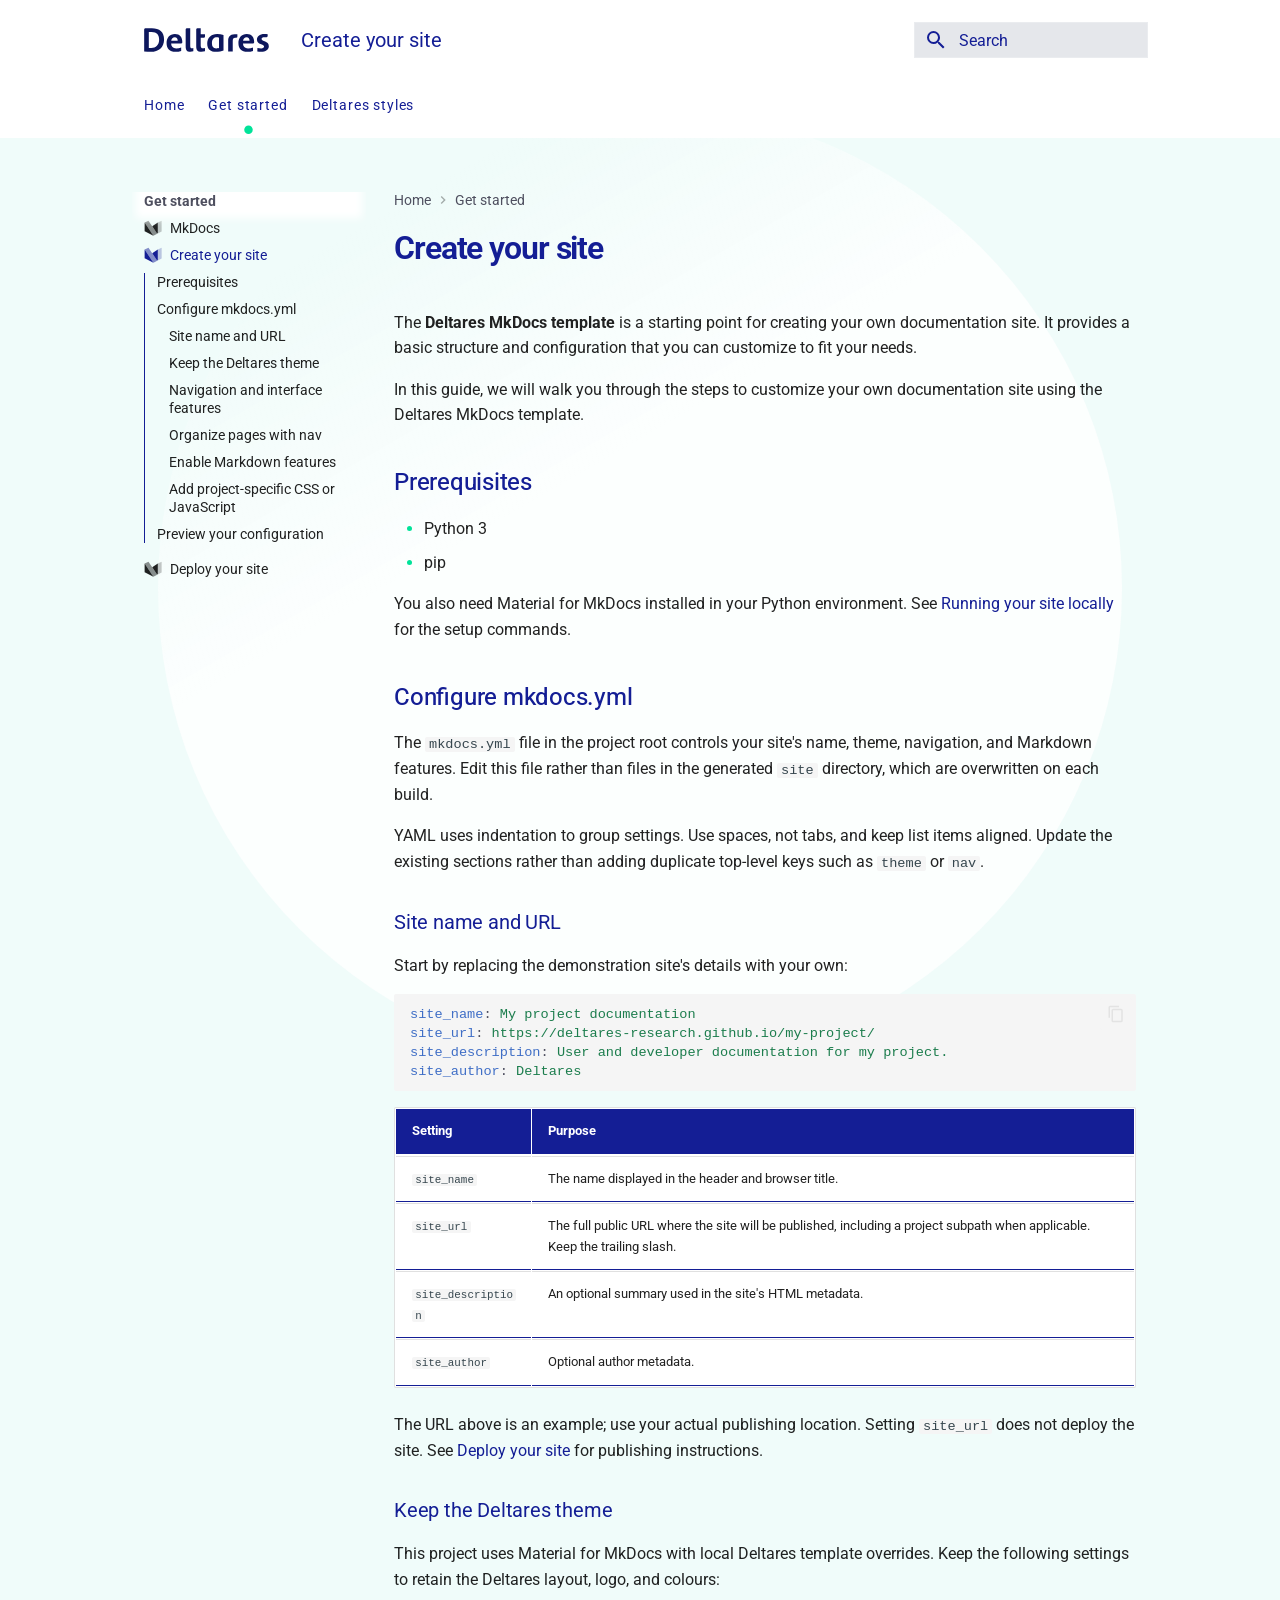
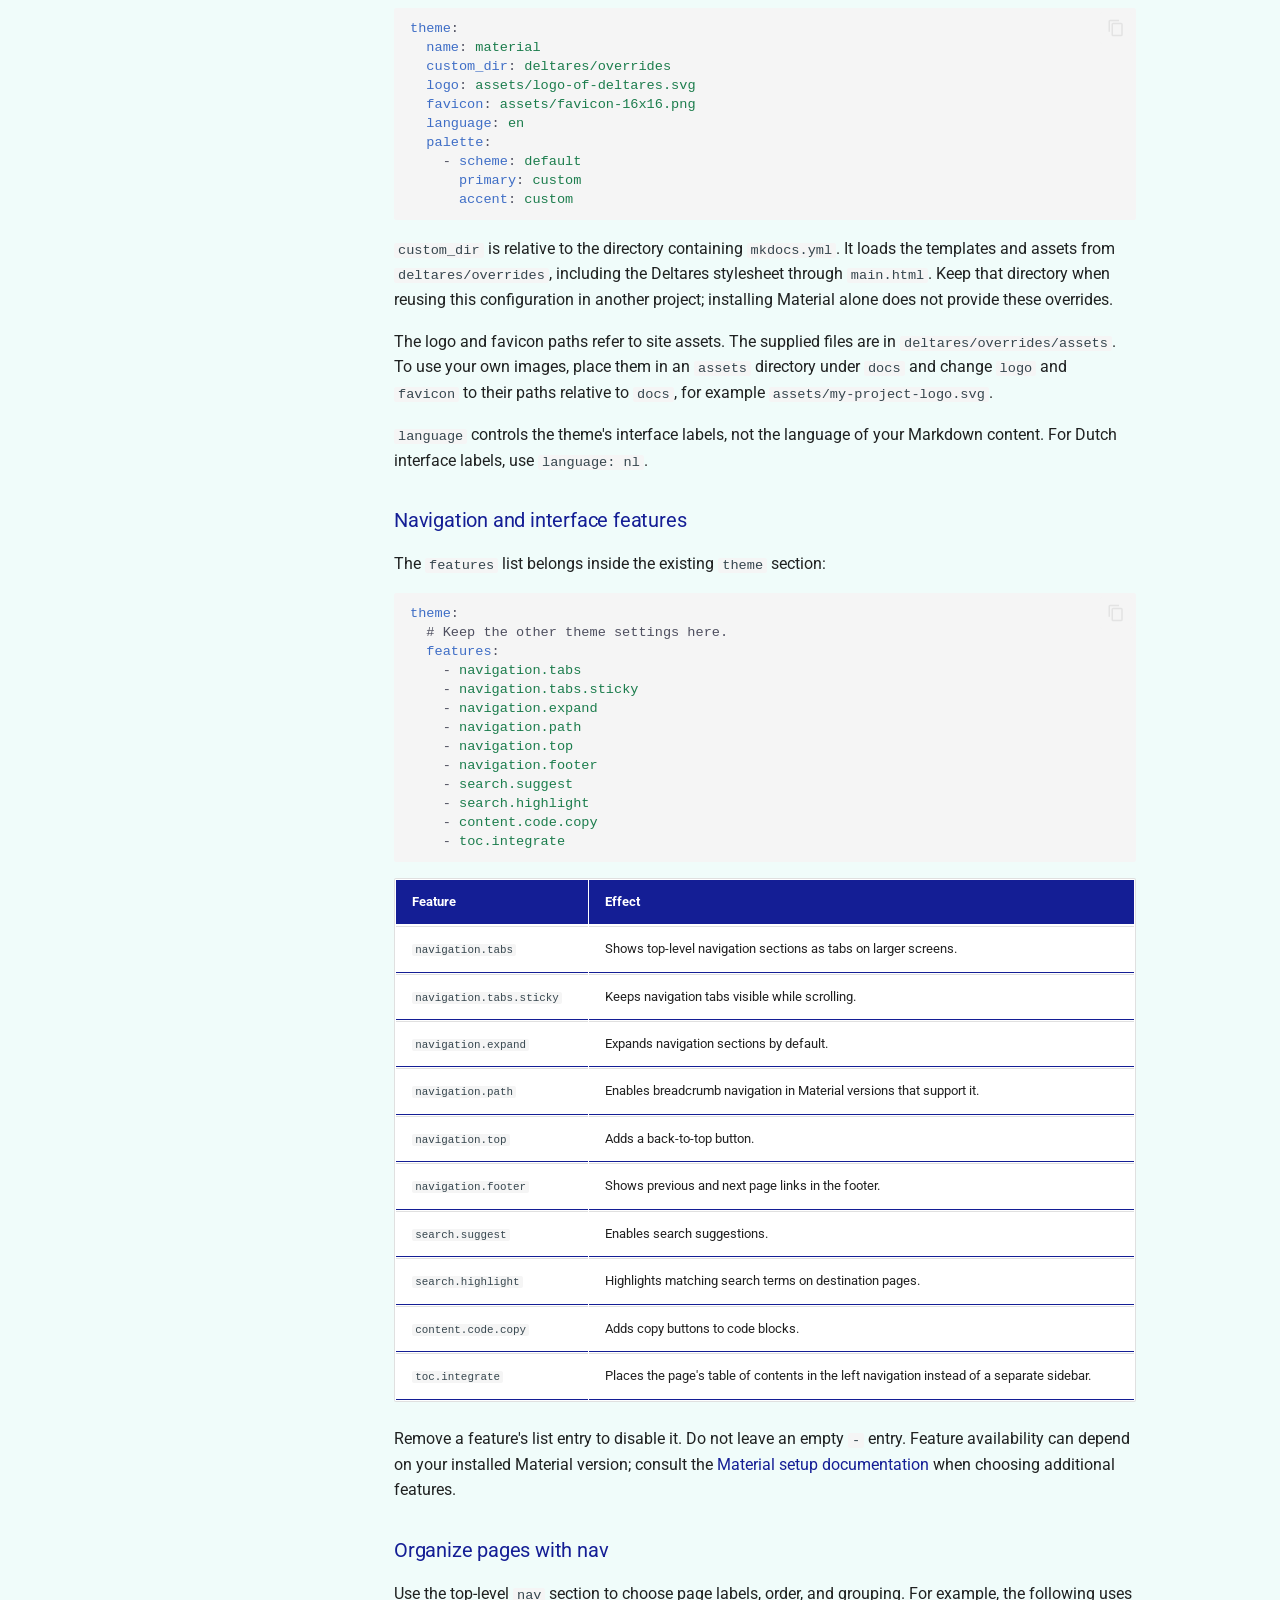
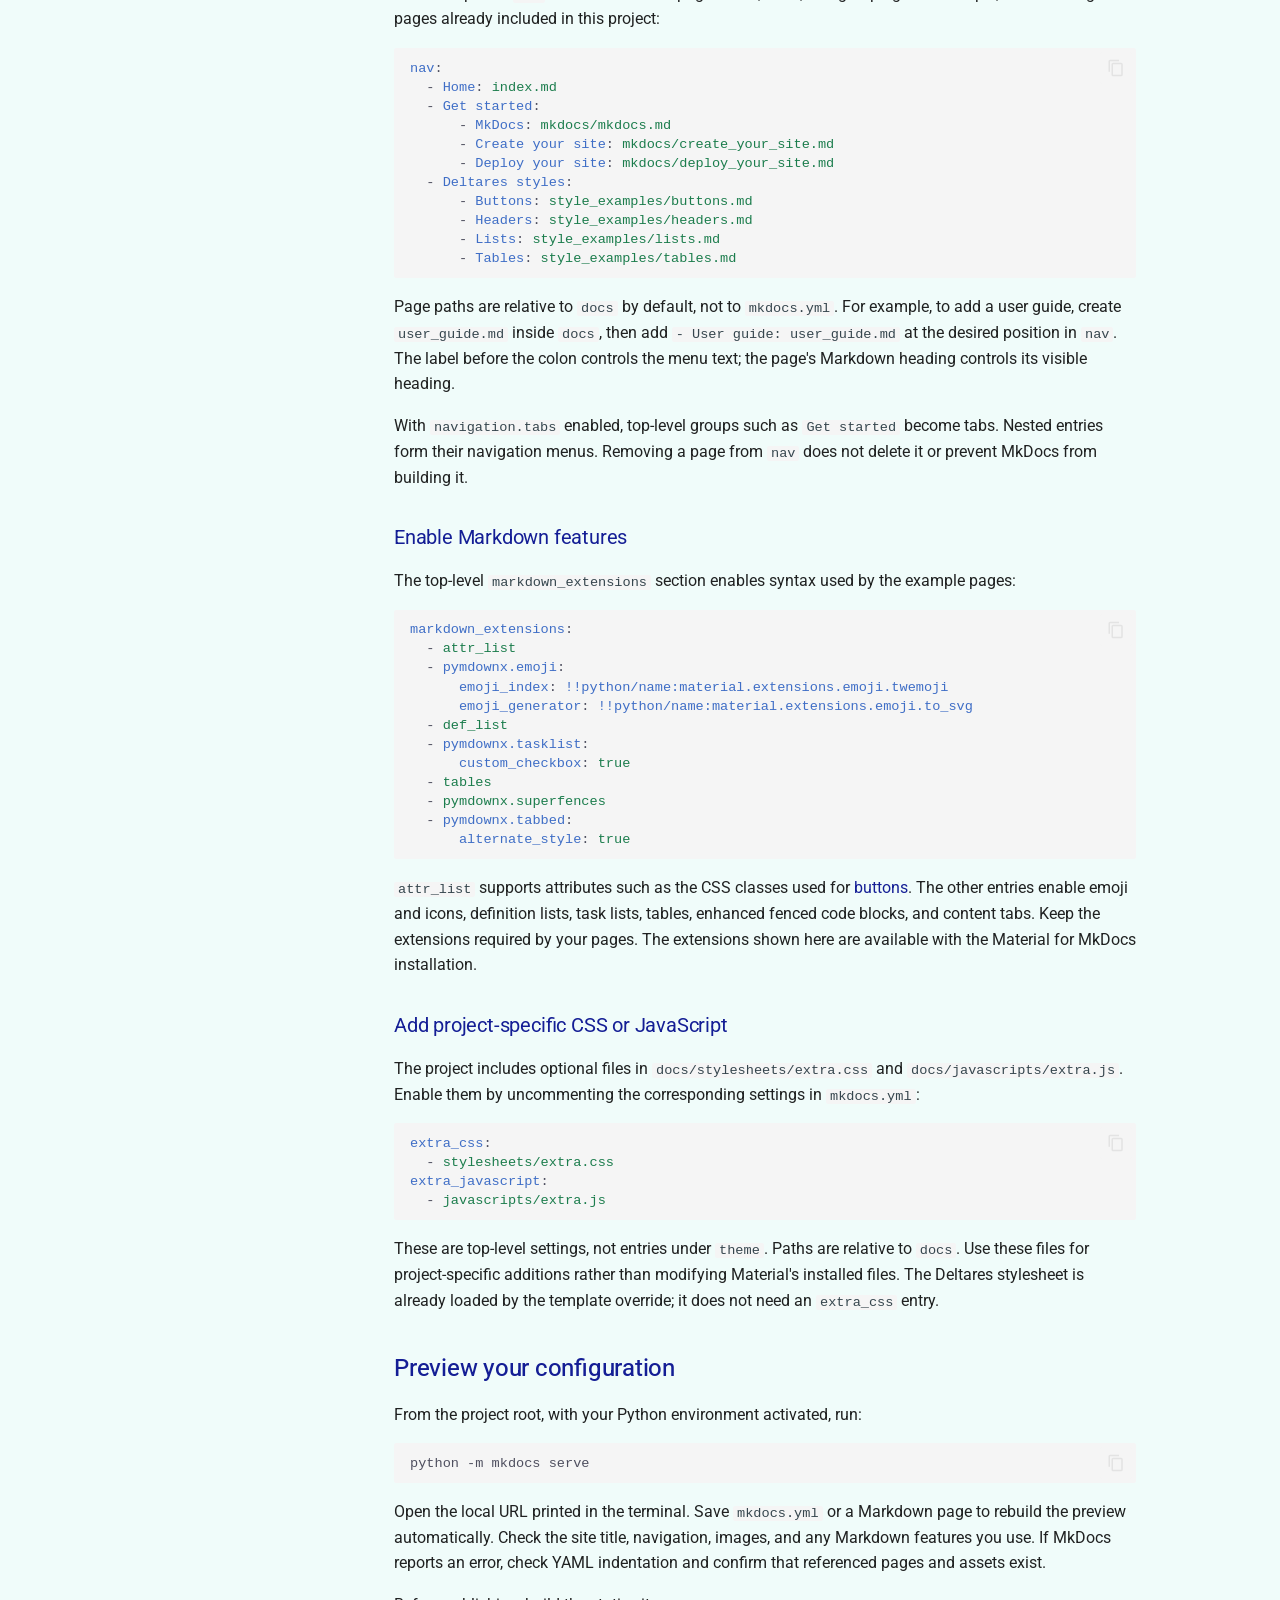
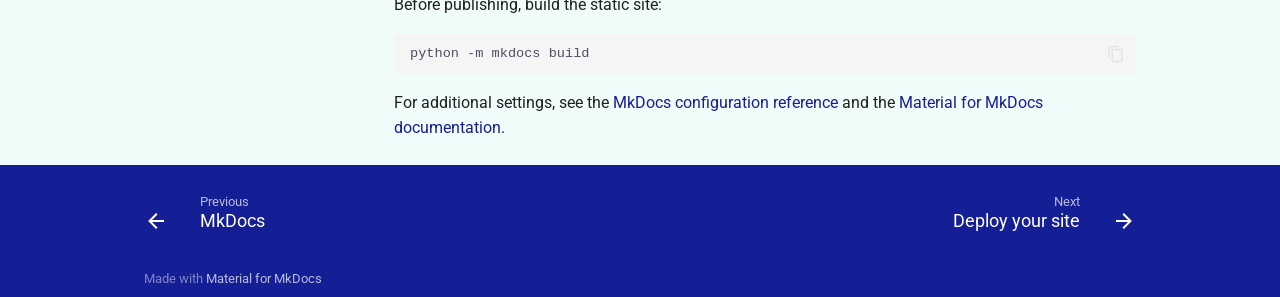
==== commit be0b5e60: "Deployed 29f1b75 with MkDocs version: 1.6.1" ====
--- a/mkdocs/create_your_site/index.html
+++ b/mkdocs/create_your_site/index.html
@@ -476,8 +476,8 @@
         
       
       
-      <a href="./" class="md-nav__link md-nav__link--active">
-        
+        <label class="md-nav__link md-nav__link--active" for="__toc">
+          
   
   
     <svg xmlns="http://www.w3.org/2000/svg" viewBox="0 0 89 89">
@@ -498,21 +498,10 @@
   
   
 
-      </a>
-      
-    </li>
-  
-
-              
-            
-              
-                
-  
-  
-  
-  
-    <li class="md-nav__item">
-      <a href="../deploy_your_site/" class="md-nav__link">
+          <span class="md-nav__icon md-icon"></span>
+        </label>
+      
+      <a href="./" class="md-nav__link md-nav__link--active">
         
   
   
@@ -526,6 +515,166 @@
   <span class="md-ellipsis">
     
   
+    Create your site
+  
+
+    
+  </span>
+  
+  
+
+      </a>
+      
+        
+
+<nav class="md-nav md-nav--secondary" aria-label="Table of contents">
+  
+  
+  
+    
+  
+  
+    <label class="md-nav__title" for="__toc">
+      <span class="md-nav__icon md-icon"></span>
+      Table of contents
+    </label>
+    <ul class="md-nav__list" data-md-component="toc" data-md-scrollfix>
+      
+        <li class="md-nav__item">
+  <a href="#prerequisites" class="md-nav__link">
+    <span class="md-ellipsis">
+      
+        Prerequisites
+      
+    </span>
+  </a>
+  
+</li>
+      
+        <li class="md-nav__item">
+  <a href="#configure-mkdocsyml" class="md-nav__link">
+    <span class="md-ellipsis">
+      
+        Configure mkdocs.yml
+      
+    </span>
+  </a>
+  
+    <nav class="md-nav" aria-label="Configure mkdocs.yml">
+      <ul class="md-nav__list">
+        
+          <li class="md-nav__item">
+  <a href="#site-name-and-url" class="md-nav__link">
+    <span class="md-ellipsis">
+      
+        Site name and URL
+      
+    </span>
+  </a>
+  
+</li>
+        
+          <li class="md-nav__item">
+  <a href="#keep-the-deltares-theme" class="md-nav__link">
+    <span class="md-ellipsis">
+      
+        Keep the Deltares theme
+      
+    </span>
+  </a>
+  
+</li>
+        
+          <li class="md-nav__item">
+  <a href="#navigation-and-interface-features" class="md-nav__link">
+    <span class="md-ellipsis">
+      
+        Navigation and interface features
+      
+    </span>
+  </a>
+  
+</li>
+        
+          <li class="md-nav__item">
+  <a href="#organize-pages-with-nav" class="md-nav__link">
+    <span class="md-ellipsis">
+      
+        Organize pages with nav
+      
+    </span>
+  </a>
+  
+</li>
+        
+          <li class="md-nav__item">
+  <a href="#enable-markdown-features" class="md-nav__link">
+    <span class="md-ellipsis">
+      
+        Enable Markdown features
+      
+    </span>
+  </a>
+  
+</li>
+        
+          <li class="md-nav__item">
+  <a href="#add-project-specific-css-or-javascript" class="md-nav__link">
+    <span class="md-ellipsis">
+      
+        Add project-specific CSS or JavaScript
+      
+    </span>
+  </a>
+  
+</li>
+        
+      </ul>
+    </nav>
+  
+</li>
+      
+        <li class="md-nav__item">
+  <a href="#preview-your-configuration" class="md-nav__link">
+    <span class="md-ellipsis">
+      
+        Preview your configuration
+      
+    </span>
+  </a>
+  
+</li>
+      
+    </ul>
+  
+</nav>
+      
+    </li>
+  
+
+              
+            
+              
+                
+  
+  
+  
+  
+    <li class="md-nav__item">
+      <a href="../deploy_your_site/" class="md-nav__link">
+        
+  
+  
+    <svg xmlns="http://www.w3.org/2000/svg" viewBox="0 0 89 89">
+  <path d="M3.136,17.387l0,42.932l42.932,21.467l-42.932,-64.399Z" />
+  <path d="M21.91,8l42.933,64.398l-18.775,9.388l-42.932,-64.399l18.774,-9.387Z" style="fill-opacity: 0.5" />
+  <path d="M67.535,17.387l-27.262,18.156l21.878,32.818l5.384,2.691l0,-53.665Z" />
+  <path d="M67.535,17.387l0,53.666l18.774,-9.388l0,-53.665l-18.774,9.387Z" style="fill-opacity: 0.25" />
+</svg>
+  
+  <span class="md-ellipsis">
+    
+  
     Deploy your site
   
 
@@ -792,6 +941,225 @@
 
 
 <h1 id="create-your-site">Create your site</h1>
+<p>The <strong>Deltares MkDocs template</strong> is a starting point for creating your own documentation site. It provides a basic structure and configuration that you can customize to fit your needs.</p>
+<p>In this guide, we will walk you through the steps to customize your own documentation site using the Deltares MkDocs template.</p>
+<h2 id="prerequisites">Prerequisites</h2>
+<ul>
+<li>Python 3</li>
+<li>pip</li>
+</ul>
+<p>You also need Material for MkDocs installed in your Python environment. See
+<a href="../deploy_your_site/#running-your-site-locally">Running your site locally</a> for
+the setup commands.</p>
+<h2 id="configure-mkdocsyml">Configure mkdocs.yml</h2>
+<p>The <code>mkdocs.yml</code> file in the project root controls your site's name, theme,
+navigation, and Markdown features. Edit this file rather than files in the
+generated <code>site</code> directory, which are overwritten on each build.</p>
+<p>YAML uses indentation to group settings. Use spaces, not tabs, and keep list
+items aligned. Update the existing sections rather than adding duplicate
+top-level keys such as <code>theme</code> or <code>nav</code>.</p>
+<h3 id="site-name-and-url">Site name and URL</h3>
+<p>Start by replacing the demonstration site's details with your own:</p>
+<div class="highlight"><pre><span></span><code><span class="nt">site_name</span><span class="p">:</span><span class="w"> </span><span class="l l-Scalar l-Scalar-Plain">My project documentation</span>
+<span class="nt">site_url</span><span class="p">:</span><span class="w"> </span><span class="l l-Scalar l-Scalar-Plain">https://deltares-research.github.io/my-project/</span>
+<span class="nt">site_description</span><span class="p">:</span><span class="w"> </span><span class="l l-Scalar l-Scalar-Plain">User and developer documentation for my project.</span>
+<span class="nt">site_author</span><span class="p">:</span><span class="w"> </span><span class="l l-Scalar l-Scalar-Plain">Deltares</span>
+</code></pre></div>
+<table>
+<thead>
+<tr>
+<th>Setting</th>
+<th>Purpose</th>
+</tr>
+</thead>
+<tbody>
+<tr>
+<td><code>site_name</code></td>
+<td>The name displayed in the header and browser title.</td>
+</tr>
+<tr>
+<td><code>site_url</code></td>
+<td>The full public URL where the site will be published, including a project subpath when applicable. Keep the trailing slash.</td>
+</tr>
+<tr>
+<td><code>site_description</code></td>
+<td>An optional summary used in the site's HTML metadata.</td>
+</tr>
+<tr>
+<td><code>site_author</code></td>
+<td>Optional author metadata.</td>
+</tr>
+</tbody>
+</table>
+<p>The URL above is an example; use your actual publishing location. Setting
+<code>site_url</code> does not deploy the site. See <a href="../deploy_your_site/">Deploy your site</a>
+for publishing instructions.</p>
+<h3 id="keep-the-deltares-theme">Keep the Deltares theme</h3>
+<p>This project uses Material for MkDocs with local Deltares template overrides.
+Keep the following settings to retain the Deltares layout, logo, and colours:</p>
+<div class="highlight"><pre><span></span><code><span class="nt">theme</span><span class="p">:</span>
+<span class="w">  </span><span class="nt">name</span><span class="p">:</span><span class="w"> </span><span class="l l-Scalar l-Scalar-Plain">material</span>
+<span class="w">  </span><span class="nt">custom_dir</span><span class="p">:</span><span class="w"> </span><span class="l l-Scalar l-Scalar-Plain">deltares/overrides</span>
+<span class="w">  </span><span class="nt">logo</span><span class="p">:</span><span class="w"> </span><span class="l l-Scalar l-Scalar-Plain">assets/logo-of-deltares.svg</span>
+<span class="w">  </span><span class="nt">favicon</span><span class="p">:</span><span class="w"> </span><span class="l l-Scalar l-Scalar-Plain">assets/favicon-16x16.png</span>
+<span class="w">  </span><span class="nt">language</span><span class="p">:</span><span class="w"> </span><span class="l l-Scalar l-Scalar-Plain">en</span>
+<span class="w">  </span><span class="nt">palette</span><span class="p">:</span>
+<span class="w">    </span><span class="p p-Indicator">-</span><span class="w"> </span><span class="nt">scheme</span><span class="p">:</span><span class="w"> </span><span class="l l-Scalar l-Scalar-Plain">default</span>
+<span class="w">      </span><span class="nt">primary</span><span class="p">:</span><span class="w"> </span><span class="l l-Scalar l-Scalar-Plain">custom</span>
+<span class="w">      </span><span class="nt">accent</span><span class="p">:</span><span class="w"> </span><span class="l l-Scalar l-Scalar-Plain">custom</span>
+</code></pre></div>
+<p><code>custom_dir</code> is relative to the directory containing <code>mkdocs.yml</code>. It loads
+the templates and assets from <code>deltares/overrides</code>, including the Deltares
+stylesheet through <code>main.html</code>. Keep that directory when reusing this
+configuration in another project; installing Material alone does not provide
+these overrides.</p>
+<p>The logo and favicon paths refer to site assets. The supplied files are in
+<code>deltares/overrides/assets</code>. To use your own images, place them in an <code>assets</code>
+directory under <code>docs</code> and change <code>logo</code> and <code>favicon</code> to their paths relative
+to <code>docs</code>, for example <code>assets/my-project-logo.svg</code>.</p>
+<p><code>language</code> controls the theme's interface labels, not the language of your
+Markdown content. For Dutch interface labels, use <code>language: nl</code>.</p>
+<h3 id="navigation-and-interface-features">Navigation and interface features</h3>
+<p>The <code>features</code> list belongs inside the existing <code>theme</code> section:</p>
+<div class="highlight"><pre><span></span><code><span class="nt">theme</span><span class="p">:</span>
+<span class="w">  </span><span class="c1"># Keep the other theme settings here.</span>
+<span class="w">  </span><span class="nt">features</span><span class="p">:</span>
+<span class="w">    </span><span class="p p-Indicator">-</span><span class="w"> </span><span class="l l-Scalar l-Scalar-Plain">navigation.tabs</span>
+<span class="w">    </span><span class="p p-Indicator">-</span><span class="w"> </span><span class="l l-Scalar l-Scalar-Plain">navigation.tabs.sticky</span>
+<span class="w">    </span><span class="p p-Indicator">-</span><span class="w"> </span><span class="l l-Scalar l-Scalar-Plain">navigation.expand</span>
+<span class="w">    </span><span class="p p-Indicator">-</span><span class="w"> </span><span class="l l-Scalar l-Scalar-Plain">navigation.path</span>
+<span class="w">    </span><span class="p p-Indicator">-</span><span class="w"> </span><span class="l l-Scalar l-Scalar-Plain">navigation.top</span>
+<span class="w">    </span><span class="p p-Indicator">-</span><span class="w"> </span><span class="l l-Scalar l-Scalar-Plain">navigation.footer</span>
+<span class="w">    </span><span class="p p-Indicator">-</span><span class="w"> </span><span class="l l-Scalar l-Scalar-Plain">search.suggest</span>
+<span class="w">    </span><span class="p p-Indicator">-</span><span class="w"> </span><span class="l l-Scalar l-Scalar-Plain">search.highlight</span>
+<span class="w">    </span><span class="p p-Indicator">-</span><span class="w"> </span><span class="l l-Scalar l-Scalar-Plain">content.code.copy</span>
+<span class="w">    </span><span class="p p-Indicator">-</span><span class="w"> </span><span class="l l-Scalar l-Scalar-Plain">toc.integrate</span>
+</code></pre></div>
+<table>
+<thead>
+<tr>
+<th>Feature</th>
+<th>Effect</th>
+</tr>
+</thead>
+<tbody>
+<tr>
+<td><code>navigation.tabs</code></td>
+<td>Shows top-level navigation sections as tabs on larger screens.</td>
+</tr>
+<tr>
+<td><code>navigation.tabs.sticky</code></td>
+<td>Keeps navigation tabs visible while scrolling.</td>
+</tr>
+<tr>
+<td><code>navigation.expand</code></td>
+<td>Expands navigation sections by default.</td>
+</tr>
+<tr>
+<td><code>navigation.path</code></td>
+<td>Enables breadcrumb navigation in Material versions that support it.</td>
+</tr>
+<tr>
+<td><code>navigation.top</code></td>
+<td>Adds a back-to-top button.</td>
+</tr>
+<tr>
+<td><code>navigation.footer</code></td>
+<td>Shows previous and next page links in the footer.</td>
+</tr>
+<tr>
+<td><code>search.suggest</code></td>
+<td>Enables search suggestions.</td>
+</tr>
+<tr>
+<td><code>search.highlight</code></td>
+<td>Highlights matching search terms on destination pages.</td>
+</tr>
+<tr>
+<td><code>content.code.copy</code></td>
+<td>Adds copy buttons to code blocks.</td>
+</tr>
+<tr>
+<td><code>toc.integrate</code></td>
+<td>Places the page's table of contents in the left navigation instead of a separate sidebar.</td>
+</tr>
+</tbody>
+</table>
+<p>Remove a feature's list entry to disable it. Do not leave an empty <code>-</code> entry.
+Feature availability can depend on your installed Material version; consult
+the <a href="https://squidfunk.github.io/mkdocs-material/setup/">Material setup documentation</a>
+when choosing additional features.</p>
+<h3 id="organize-pages-with-nav">Organize pages with nav</h3>
+<p>Use the top-level <code>nav</code> section to choose page labels, order, and grouping.
+For example, the following uses pages already included in this project:</p>
+<div class="highlight"><pre><span></span><code><span class="nt">nav</span><span class="p">:</span>
+<span class="w">  </span><span class="p p-Indicator">-</span><span class="w"> </span><span class="nt">Home</span><span class="p">:</span><span class="w"> </span><span class="l l-Scalar l-Scalar-Plain">index.md</span>
+<span class="w">  </span><span class="p p-Indicator">-</span><span class="w"> </span><span class="nt">Get started</span><span class="p">:</span>
+<span class="w">      </span><span class="p p-Indicator">-</span><span class="w"> </span><span class="nt">MkDocs</span><span class="p">:</span><span class="w"> </span><span class="l l-Scalar l-Scalar-Plain">mkdocs/mkdocs.md</span>
+<span class="w">      </span><span class="p p-Indicator">-</span><span class="w"> </span><span class="nt">Create your site</span><span class="p">:</span><span class="w"> </span><span class="l l-Scalar l-Scalar-Plain">mkdocs/create_your_site.md</span>
+<span class="w">      </span><span class="p p-Indicator">-</span><span class="w"> </span><span class="nt">Deploy your site</span><span class="p">:</span><span class="w"> </span><span class="l l-Scalar l-Scalar-Plain">mkdocs/deploy_your_site.md</span>
+<span class="w">  </span><span class="p p-Indicator">-</span><span class="w"> </span><span class="nt">Deltares styles</span><span class="p">:</span>
+<span class="w">      </span><span class="p p-Indicator">-</span><span class="w"> </span><span class="nt">Buttons</span><span class="p">:</span><span class="w"> </span><span class="l l-Scalar l-Scalar-Plain">style_examples/buttons.md</span>
+<span class="w">      </span><span class="p p-Indicator">-</span><span class="w"> </span><span class="nt">Headers</span><span class="p">:</span><span class="w"> </span><span class="l l-Scalar l-Scalar-Plain">style_examples/headers.md</span>
+<span class="w">      </span><span class="p p-Indicator">-</span><span class="w"> </span><span class="nt">Lists</span><span class="p">:</span><span class="w"> </span><span class="l l-Scalar l-Scalar-Plain">style_examples/lists.md</span>
+<span class="w">      </span><span class="p p-Indicator">-</span><span class="w"> </span><span class="nt">Tables</span><span class="p">:</span><span class="w"> </span><span class="l l-Scalar l-Scalar-Plain">style_examples/tables.md</span>
+</code></pre></div>
+<p>Page paths are relative to <code>docs</code> by default, not to <code>mkdocs.yml</code>. For example,
+to add a user guide, create <code>user_guide.md</code> inside <code>docs</code>, then add
+<code>- User guide: user_guide.md</code> at the desired position in <code>nav</code>.
+The label before the colon controls the menu text; the page's Markdown heading
+controls its visible heading.</p>
+<p>With <code>navigation.tabs</code> enabled, top-level groups such as <code>Get started</code> become
+tabs. Nested entries form their navigation menus. Removing a page from <code>nav</code>
+does not delete it or prevent MkDocs from building it.</p>
+<h3 id="enable-markdown-features">Enable Markdown features</h3>
+<p>The top-level <code>markdown_extensions</code> section enables syntax used by the example
+pages:</p>
+<div class="highlight"><pre><span></span><code><span class="nt">markdown_extensions</span><span class="p">:</span>
+<span class="w">  </span><span class="p p-Indicator">-</span><span class="w"> </span><span class="l l-Scalar l-Scalar-Plain">attr_list</span>
+<span class="w">  </span><span class="p p-Indicator">-</span><span class="w"> </span><span class="nt">pymdownx.emoji</span><span class="p">:</span>
+<span class="w">      </span><span class="nt">emoji_index</span><span class="p">:</span><span class="w"> </span><span class="kt">!!python/name:material.extensions.emoji.twemoji</span>
+<span class="w">      </span><span class="nt">emoji_generator</span><span class="p">:</span><span class="w"> </span><span class="kt">!!python/name:material.extensions.emoji.to_svg</span>
+<span class="w">  </span><span class="p p-Indicator">-</span><span class="w"> </span><span class="l l-Scalar l-Scalar-Plain">def_list</span>
+<span class="w">  </span><span class="p p-Indicator">-</span><span class="w"> </span><span class="nt">pymdownx.tasklist</span><span class="p">:</span>
+<span class="w">      </span><span class="nt">custom_checkbox</span><span class="p">:</span><span class="w"> </span><span class="l l-Scalar l-Scalar-Plain">true</span>
+<span class="w">  </span><span class="p p-Indicator">-</span><span class="w"> </span><span class="l l-Scalar l-Scalar-Plain">tables</span>
+<span class="w">  </span><span class="p p-Indicator">-</span><span class="w"> </span><span class="l l-Scalar l-Scalar-Plain">pymdownx.superfences</span>
+<span class="w">  </span><span class="p p-Indicator">-</span><span class="w"> </span><span class="nt">pymdownx.tabbed</span><span class="p">:</span>
+<span class="w">      </span><span class="nt">alternate_style</span><span class="p">:</span><span class="w"> </span><span class="l l-Scalar l-Scalar-Plain">true</span>
+</code></pre></div>
+<p><code>attr_list</code> supports attributes such as the CSS classes used for
+<a href="../../style_examples/buttons/">buttons</a>. The other entries enable emoji and
+icons, definition lists, task lists, tables, enhanced fenced code blocks, and
+content tabs. Keep the extensions required by your pages. The extensions shown
+here are available with the Material for MkDocs installation.</p>
+<h3 id="add-project-specific-css-or-javascript">Add project-specific CSS or JavaScript</h3>
+<p>The project includes optional files in <code>docs/stylesheets/extra.css</code> and
+<code>docs/javascripts/extra.js</code>. Enable them by uncommenting the corresponding
+settings in <code>mkdocs.yml</code>:</p>
+<div class="highlight"><pre><span></span><code><span class="nt">extra_css</span><span class="p">:</span>
+<span class="w">  </span><span class="p p-Indicator">-</span><span class="w"> </span><span class="l l-Scalar l-Scalar-Plain">stylesheets/extra.css</span>
+<span class="nt">extra_javascript</span><span class="p">:</span>
+<span class="w">  </span><span class="p p-Indicator">-</span><span class="w"> </span><span class="l l-Scalar l-Scalar-Plain">javascripts/extra.js</span>
+</code></pre></div>
+<p>These are top-level settings, not entries under <code>theme</code>. Paths are relative to
+<code>docs</code>. Use these files for project-specific additions rather than modifying
+Material's installed files. The Deltares stylesheet is already loaded by the
+template override; it does not need an <code>extra_css</code> entry.</p>
+<h2 id="preview-your-configuration">Preview your configuration</h2>
+<p>From the project root, with your Python environment activated, run:</p>
+<div class="highlight"><pre><span></span><code><span class="go">python -m mkdocs serve</span>
+</code></pre></div>
+<p>Open the local URL printed in the terminal. Save <code>mkdocs.yml</code> or a Markdown
+page to rebuild the preview automatically. Check the site title, navigation,
+images, and any Markdown features you use. If MkDocs reports an error, check
+YAML indentation and confirm that referenced pages and assets exist.</p>
+<p>Before publishing, build the static site:</p>
+<div class="highlight"><pre><span></span><code><span class="go">python -m mkdocs build</span>
+</code></pre></div>
+<p>For additional settings, see the
+<a href="https://www.mkdocs.org/user-guide/configuration/">MkDocs configuration reference</a>
+and the <a href="https://squidfunk.github.io/mkdocs-material/">Material for MkDocs documentation</a>.</p>
 
 
 
